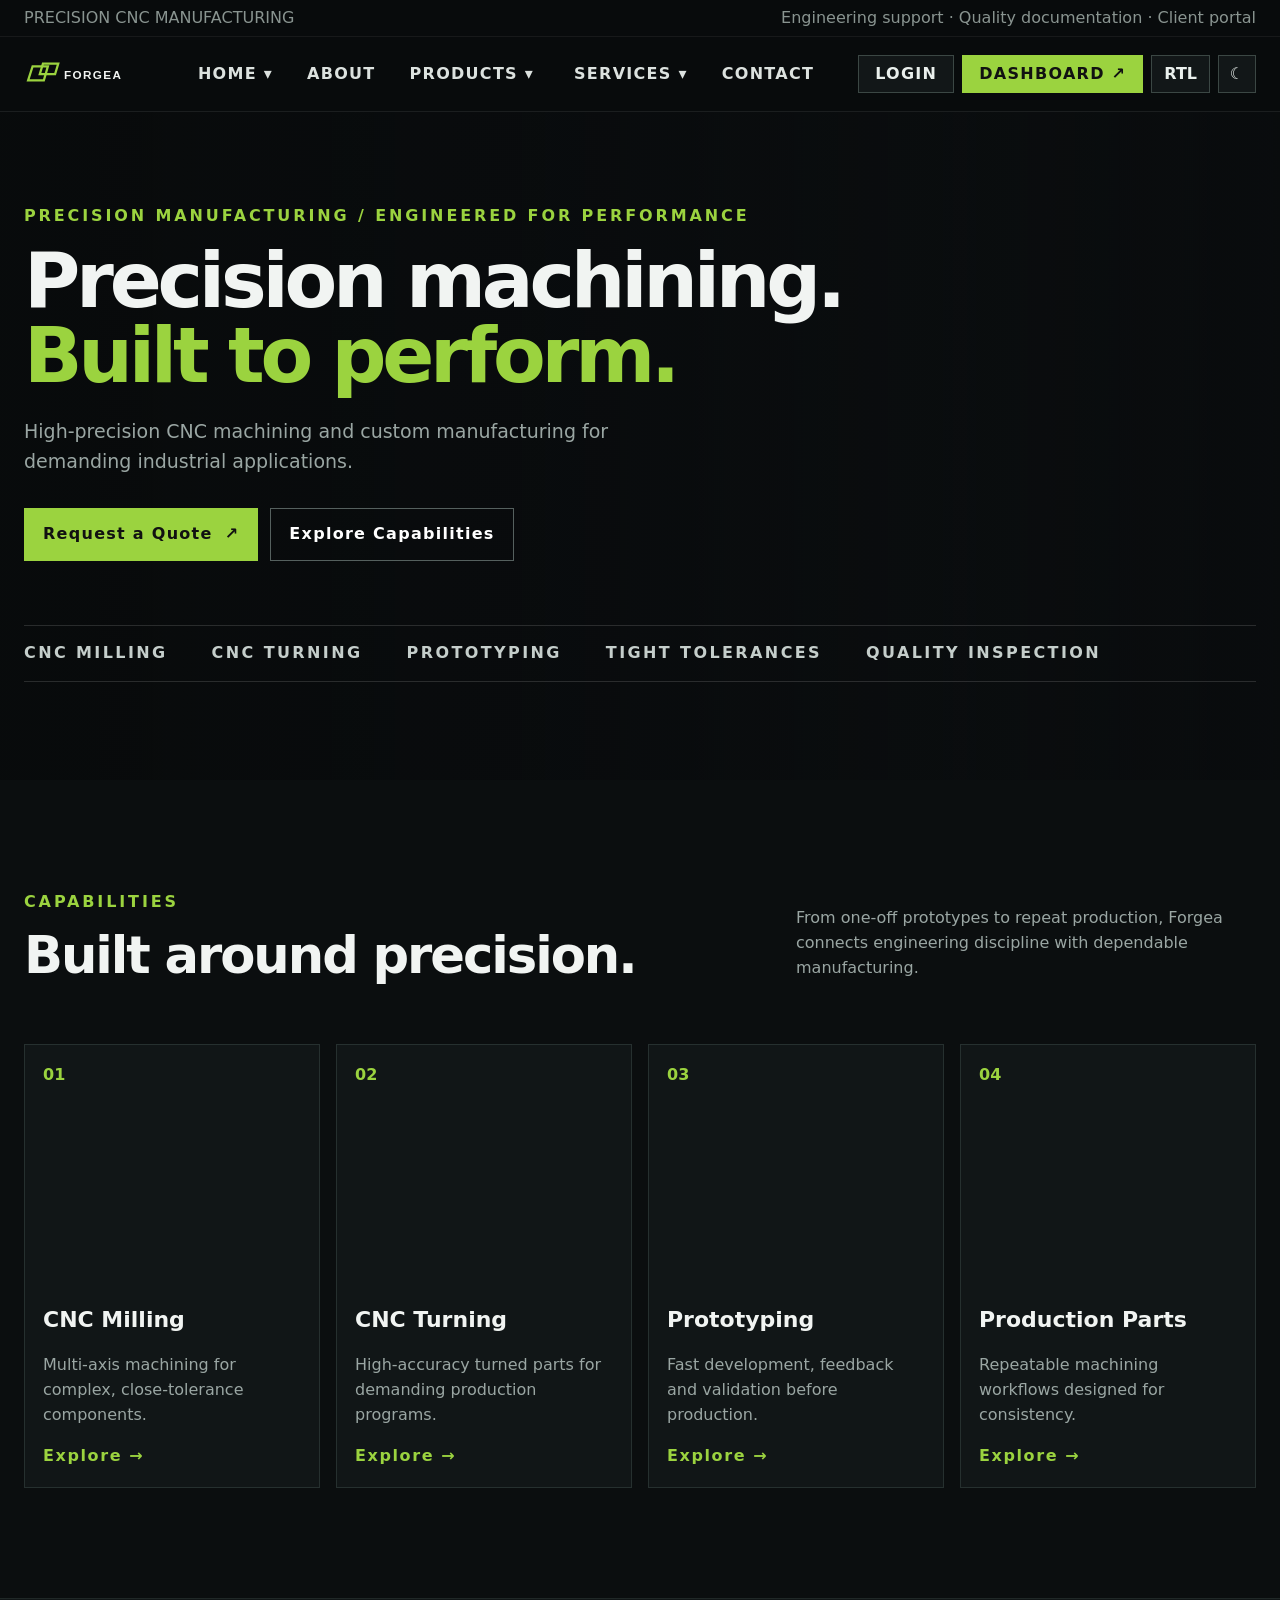
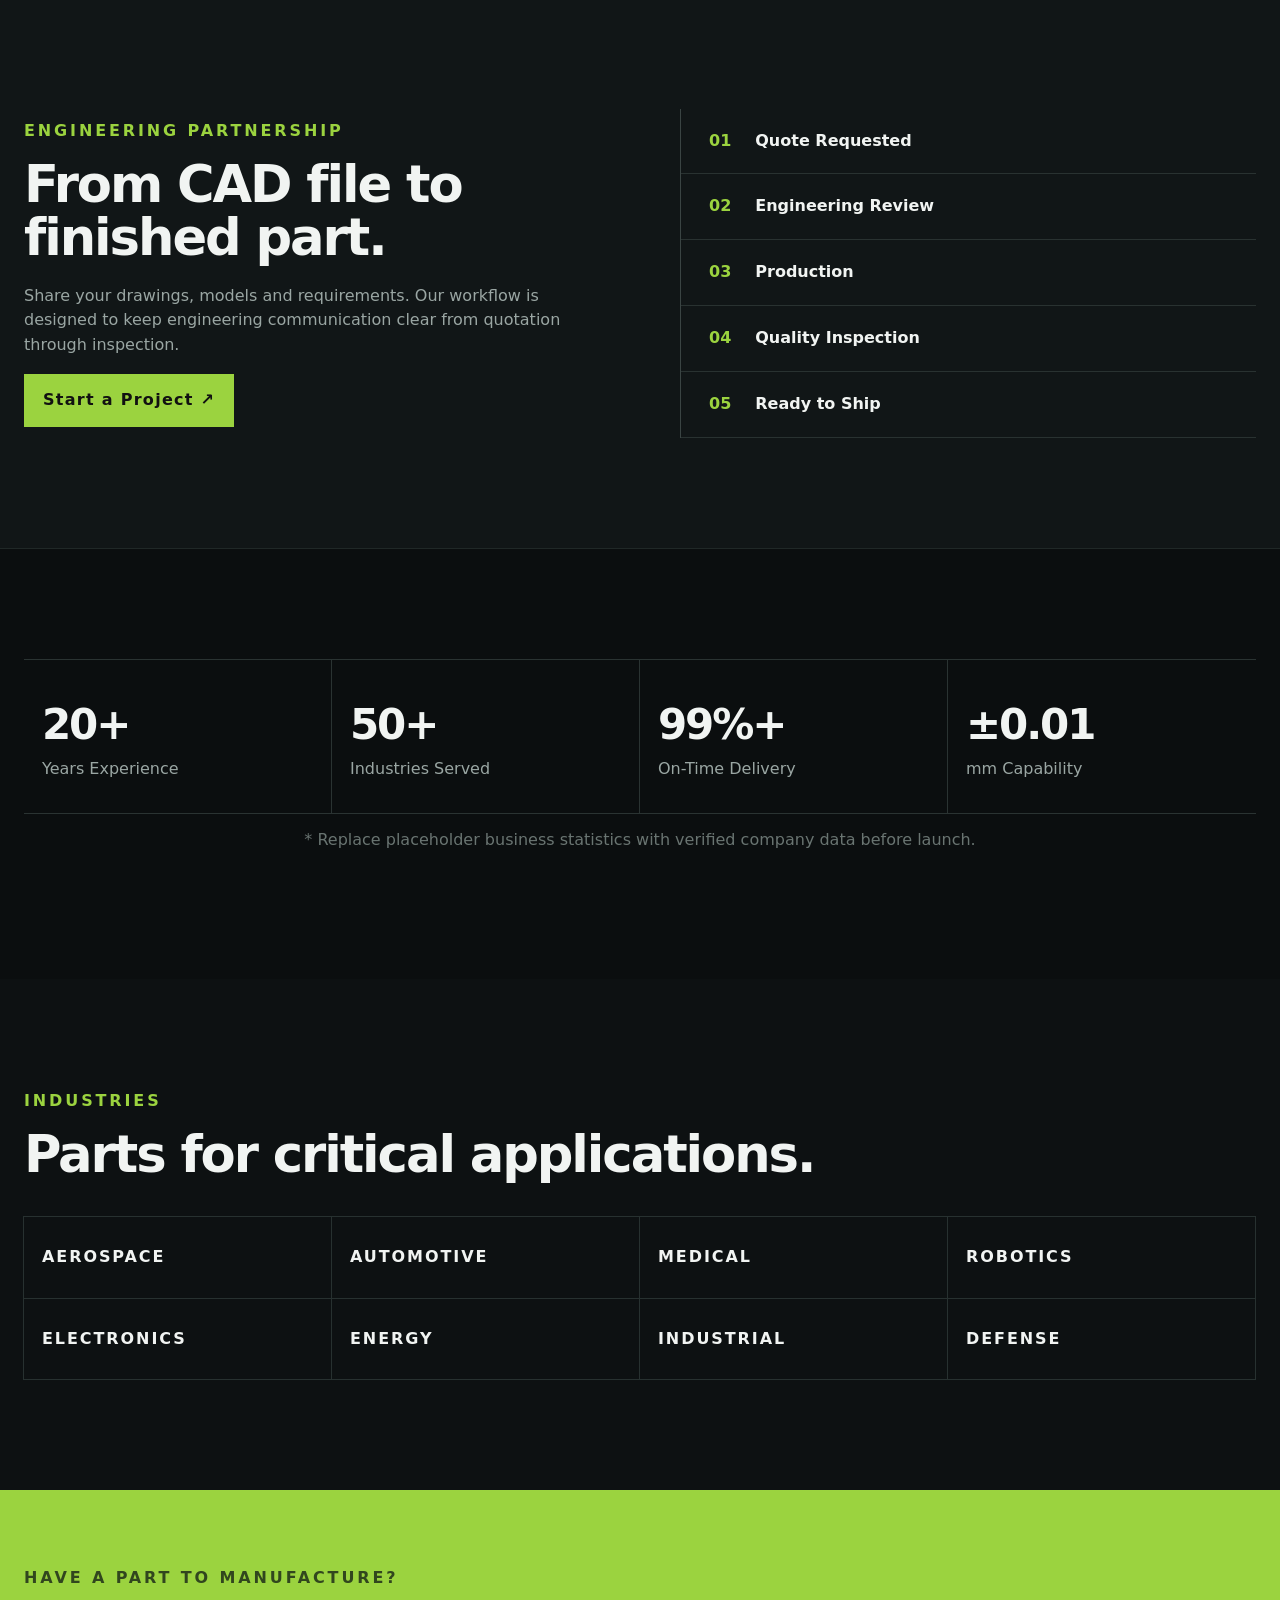
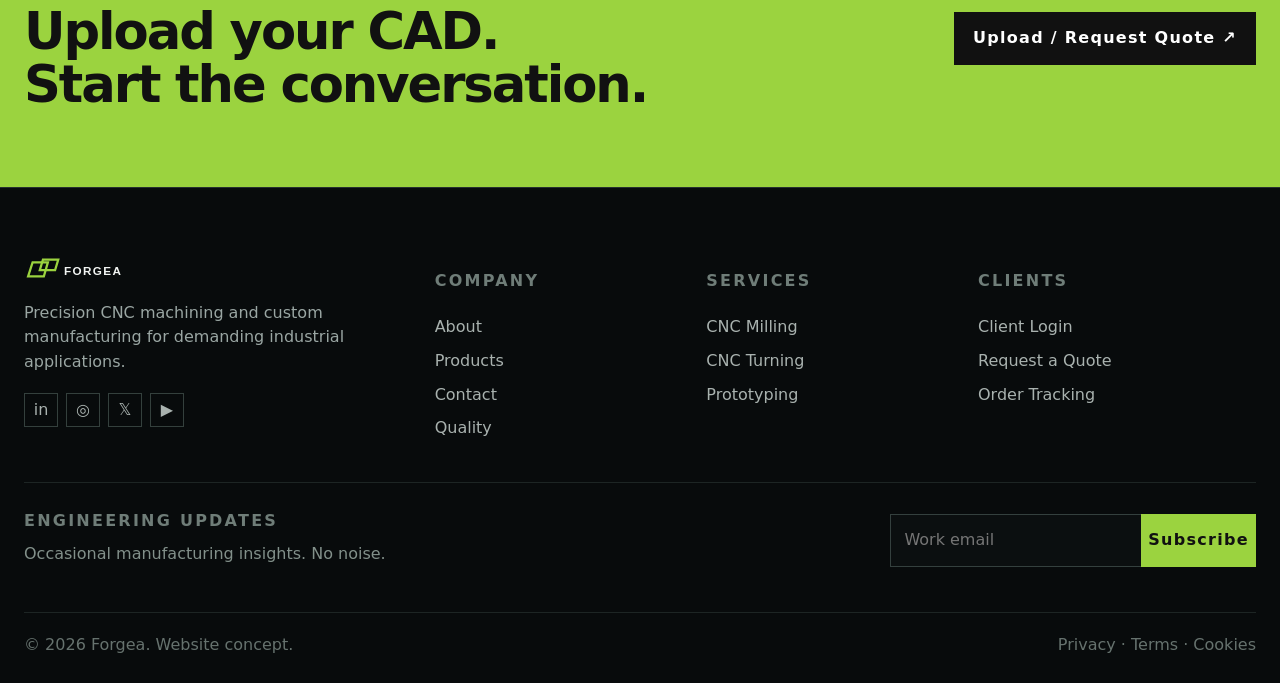
==== index.html @ b8452a3d "initialcommit" ====
<!DOCTYPE html>
<html lang="en">
<head>
<meta charset="UTF-8"><meta name="viewport" content="width=device-width, initial-scale=1.0">
<title>Forgea — Precision Manufacturing</title>
<link rel="stylesheet" href="assets/style.css">
</head>
<body data-page="home">
<div id="site-header"></div>
<main>
<section class="hero hero-home">
  <div class="hero-bg" style="--bg:url('https://images.unsplash.com/photo-1713371398485-7bde1bde9def?auto=format&fit=crop&fm=jpg&q=85&w=1800')"></div>
  <div class="container hero-content">
    <div class="eyebrow">PRECISION MANUFACTURING / ENGINEERED FOR PERFORMANCE</div>
    <h1>Precision machining.<br><span>Built to perform.</span></h1>
    <p>High-precision CNC machining and custom manufacturing for demanding industrial applications.</p>
    <div class="actions"><a class="btn btn-primary" href="contact.html">Request a Quote <span>↗</span></a><a class="btn btn-ghost" href="about.html">Explore Capabilities</a></div>
    <div class="hero-stats"><span>CNC MILLING</span><span>CNC TURNING</span><span>PROTOTYPING</span><span>TIGHT TOLERANCES</span><span>QUALITY INSPECTION</span></div>
  </div>
</section>

<section class="section">
 <div class="container">
  <div class="section-head"><div><div class="eyebrow">CAPABILITIES</div><h2>Built around precision.</h2></div><p>From one-off prototypes to repeat production, Forgea connects engineering discipline with dependable manufacturing.</p></div>
  <div class="card-grid four">
   <a class="cap-card" href="milling.html"><span class="num">01</span><div class="visual v1"></div><h3>CNC Milling</h3><p>Multi-axis machining for complex, close-tolerance components.</p><span class="link">Explore →</span></a>
   <a class="cap-card" href="turning.html"><span class="num">02</span><div class="visual v2"></div><h3>CNC Turning</h3><p>High-accuracy turned parts for demanding production programs.</p><span class="link">Explore →</span></a>
   <a class="cap-card" href="prototyping.html"><span class="num">03</span><div class="visual v3"></div><h3>Prototyping</h3><p>Fast development, feedback and validation before production.</p><span class="link">Explore →</span></a>
   <a class="cap-card" href="products.html"><span class="num">04</span><div class="visual v4"></div><h3>Production Parts</h3><p>Repeatable machining workflows designed for consistency.</p><span class="link">Explore →</span></a>
  </div>
 </div>
</section>

<section class="section dark-band">
 <div class="container split">
  <div><div class="eyebrow">ENGINEERING PARTNERSHIP</div><h2>From CAD file to finished part.</h2><p>Share your drawings, models and requirements. Our workflow is designed to keep engineering communication clear from quotation through inspection.</p><a class="btn btn-primary" href="contact.html">Start a Project ↗</a></div>
  <div class="process">
   <div><b>01</b><span>Quote Requested</span></div><div><b>02</b><span>Engineering Review</span></div><div><b>03</b><span>Production</span></div><div><b>04</b><span>Quality Inspection</span></div><div><b>05</b><span>Ready to Ship</span></div>
  </div>
 </div>
</section>

<section class="section">
 <div class="container metrics"><div><strong>20+</strong><span>Years Experience</span></div><div><strong>50+</strong><span>Industries Served</span></div><div><strong>99%+</strong><span>On-Time Delivery</span></div><div><strong>±0.01</strong><span>mm Capability</span></div></div>
 <p class="note">* Replace placeholder business statistics with verified company data before launch.</p>
</section>


<section class="section industries">
 <div class="container">
  <div class="eyebrow">INDUSTRIES</div><h2>Parts for critical applications.</h2>
  <div class="industry-grid"><div>AEROSPACE</div><div>AUTOMOTIVE</div><div>MEDICAL</div><div>ROBOTICS</div><div>ELECTRONICS</div><div>ENERGY</div><div>INDUSTRIAL</div><div>DEFENSE</div></div>
 </div>
</section>

<section class="quote-banner"><div class="container"><div><div class="eyebrow">HAVE A PART TO MANUFACTURE?</div><h2>Upload your CAD.<br>Start the conversation.</h2></div><a class="btn btn-primary" href="contact.html">Upload / Request Quote ↗</a></div></section>
</main>
<div id="site-footer"></div>
<script src="assets/app.js"></script>
</body></html>
---- assets/style.css ----
:root {
  --bg: #0b0e0f;
  --panel: #121719;
  --panel2: #171d1e;
  --line: #2a3334;
  --text: #f1f4f2;
  --muted: #9aa6a3;
  --green: #9bd33f;
  --green2: #7daa2d;
  --white: #fff;
  --light: #eef1ef;
  --darktext: #111716;
  --max: 1240px
}

* {
  box-sizing: border-box
}

html {
  scroll-behavior: smooth;
  font-size: 16px
}

body {
  margin: 0;
  background: var(--bg);
  color: var(--text);
  font-family: Inter, ui-sans-serif, system-ui, -apple-system, BlinkMacSystemFont, "Segoe UI", sans-serif;
  line-height: 1.55;
  font-size: 16px
}

a {
  color: inherit;
  text-decoration: none
}

button,
input,
textarea {
  font: inherit;
  font-size: 16px
}

p {
  color: var(--muted);
  font-size: 16px
}

.container {
  width: min(var(--max), calc(100% - 48px));
  margin: auto
}

.eyebrow {
  font-size: 16px;
  letter-spacing: .18em;
  color: var(--green);
  font-weight: 800;
  margin-bottom: 14px
}

.brand {
  display: flex;
  align-items: center;
  gap: 10px;
  font-weight: 900;
  letter-spacing: .13em
}

.brand i {
  width: 118px;
  height: 28px;
  display: block;
  background: url("logo.svg") center/contain no-repeat;
  border: 0;
  transform: none
}

.brand i:after {
  display: none
}

.header {
  position: fixed;
  top: 0;
  left: 0;
  right: 0;
  z-index: 50;
  background: rgba(9, 12, 13, .94);
  backdrop-filter: blur(14px);
  border-bottom: 1px solid rgba(255, 255, 255, .08)
}

.utility {
  border-bottom: 1px solid rgba(255, 255, 255, .06);
  font-size: 16px;
  color: #899490
}

.utility .container {
  height: 36px;
  display: flex;
  justify-content: space-between;
  align-items: center
}

.nav {
  height: 74px;
  display: flex;
  align-items: center;
  justify-content: space-between
}

.navlinks {
  display: flex;
  align-items: center;
  gap: 28px;
  margin-left: auto;
  margin-right: 26px
}

.navlinks>a,
.dropbtn {
  font-size: 16px;
  font-weight: 800;
  letter-spacing: .08em;
  color: #dce2df;
  background: none;
  border: 0;
  cursor: pointer
}

.navlinks>a:hover,
.dropbtn:hover {
  color: var(--green)
}

.dropdown {
  position: relative
}

.dropmenu {
  position: absolute;
  top: 38px;
  left: -16px;
  width: 260px;
  background: #111718;
  border: 1px solid #303a39;
  box-shadow: 0 20px 50px #0008;
  padding: 9px;
  opacity: 0;
  visibility: hidden;
  transform: translateY(-6px);
  transition: .2s
}

.dropdown:hover .dropmenu,
.dropdown:focus-within .dropmenu {
  opacity: 1;
  visibility: visible;
  transform: none
}

.dropmenu a {
  display: block;
  padding: 13px 12px;
  font-size: 16px;
  color: #dce2df
}

.dropmenu a:hover {
  background: #1a2222;
  color: var(--green)
}

.menu-toggle {
  display: none;
  background: none;
  border: 0;
  color: white;
  font-size: 26px
}

.btn {
  display: inline-flex;
  align-items: center;
  justify-content: center;
  gap: 12px;
  padding: 13px 18px;
  border: 1px solid transparent;
  font-size: 16px;
  font-weight: 900;
  letter-spacing: .08em;
  cursor: pointer;
  transition: .2s
}

.btn-primary {
  background: var(--green);
  color: #111
}

.btn-primary:hover {
  background: #b0ec50;
  transform: translateY(-1px)
}

.btn-ghost {
  border-color: #55605e;
  color: #fff
}

.btn-ghost:hover {
  border-color: var(--green);
  color: var(--green)
}

.hero {
  min-height: 780px;
  position: relative;
  display: flex;
  align-items: center;
  overflow: hidden;
  padding-top: 106px
}

.hero-bg {
  position: absolute;
  inset: 0;
  background-image: linear-gradient(90deg, #070a0bdd 0%, #070a0daa 42%, #070a0d55 75%, #070a0d99), var(--bg);
  background-size: cover;
  background-position: center;
  filter: saturate(.75)
}

.hero-content {
  position: relative;
  z-index: 1
}

.hero h1 {
  font-size: clamp(44px, 6vw, 88px);
  line-height: .98;
  letter-spacing: -.055em;
  max-width: 850px;
  margin: 0 0 24px;
  font-weight: 850
}

.hero h1 span,
.page-hero h1 span {
  color: var(--green)
}

.hero p {
  font-size: 19px;
  max-width: 620px
}

.actions {
  display: flex;
  gap: 12px;
  margin: 32px 0
}

.hero-stats {
  display: flex;
  flex-wrap: wrap;
  gap: 0;
  margin-top: 64px;
  border-top: 1px solid #ffffff22;
  border-bottom: 1px solid #ffffff22
}

.hero-stats span {
  font-size: 16px;
  letter-spacing: .15em;
  font-weight: 800;
  padding: 15px 22px 15px 0;
  margin-right: 22px;
  color: #c5cecb
}

.section {
  padding: 110px 0
}

.section h2,
.quote-banner h2 {
  font-size: clamp(34px, 4vw, 56px);
  line-height: 1.03;
  letter-spacing: -.04em;
  margin: 0 0 20px
}

.section-head {
  display: flex;
  justify-content: space-between;
  gap: 60px;
  margin-bottom: 42px
}

.section-head>p {
  max-width: 460px
}

.card-grid {
  display: grid;
  gap: 16px
}

.card-grid.four {
  grid-template-columns: repeat(4, 1fr)
}

.card-grid.three {
  grid-template-columns: repeat(3, 1fr)
}

.cap-card {
  background: #111617;
  border: 1px solid #26302f;
  padding: 18px;
  min-height: 410px;
  transition: .25s;
  position: relative
}

.cap-card:hover {
  transform: translateY(-4px);
  border-color: #60706d
}

.cap-card .num {
  font-size: 16px;
  color: var(--green);
  font-weight: 900
}

.visual {
  height: 180px;
  margin: 14px 0 22px;
  background-size: cover;
  background-position: center;
  filter: saturate(.65)
}

.v1 {
  background-image: url('https://images.unsplash.com/photo-1740209475472-aa7d280f7452?auto=format&fit=crop&fm=jpg&q=82&w=1200')
}

.v2 {
  background-image: url('https://images.unsplash.com/photo-1666618090858-fbcee636bd3e?auto=format&fit=crop&fm=jpg&q=82&w=1200')
}

.v3 {
  background-image: url('https://images.pexels.com/photos/28752153/pexels-photo-28752153.jpeg?auto=compress&cs=tinysrgb&w=1200')
}

.v4 {
  background-image: url('https://images.unsplash.com/photo-1713371398485-7bde1bde9def?auto=format&fit=crop&fm=jpg&q=82&w=1200')
}

.cap-card h3 {
  font-size: 22px;
  margin: 0 0 8px
}

.cap-card p {
  font-size: 16px
}

.link {
  color: var(--green);
  font-size: 16px;
  font-weight: 900;
  letter-spacing: .1em
}

.dark-band {
  background: #111617;
  border-top: 1px solid #202827;
  border-bottom: 1px solid #202827
}

.split {
  display: grid;
  grid-template-columns: 1fr 1fr;
  gap: 80px;
  align-items: center
}

.process {
  border-left: 1px solid #3a4443
}

.process div {
  display: flex;
  gap: 24px;
  align-items: center;
  border-bottom: 1px solid #293231;
  padding: 20px 0 20px 28px
}

.process b {
  color: var(--green);
  font-size: 16px
}

.process span {
  font-size: 16px;
  font-weight: 800
}

.metrics {
  display: grid;
  grid-template-columns: repeat(4, 1fr);
  border-top: 1px solid #2a3332;
  border-bottom: 1px solid #2a3332
}

.metrics div {
  padding: 32px 18px;
  border-right: 1px solid #2a3332
}

.metrics div:last-child {
  border-right: 0
}

.metrics strong {
  display: block;
  font-size: 42px;
  letter-spacing: -.05em
}

.metrics span {
  color: var(--muted);
  font-size: 16px
}

.note {
  font-size: 16px;
  text-align: center;
  margin-top: 14px;
  color: #697471
}

.material-section {
  background: #eef1ef;
  color: #121817
}

.material-section p,
.material-section .eyebrow {
  color: #55705f
}

.material-grid {
  display: grid;
  grid-template-columns: repeat(4, 1fr);
  border-top: 1px solid #cfd8d3
}

.material-grid span {
  padding: 24px 0;
  border-bottom: 1px solid #cfd8d3;
  border-right: 1px solid #cfd8d3;
  font-size: 16px;
  font-weight: 900;
  padding-left: 18px
}

.industries {
  background: #0d1112
}

.industry-grid {
  display: grid;
  grid-template-columns: repeat(4, 1fr);
  margin-top: 36px
}

.industry-grid div {
  padding: 28px 18px;
  border: 1px solid #273130;
  margin: -1px 0 0 -1px;
  font-size: 16px;
  letter-spacing: .12em;
  font-weight: 900
}

.quote-banner {
  background: var(--green);
  color: #111;
  padding: 76px 0
}

.quote-banner .container {
  display: flex;
  align-items: center;
  justify-content: space-between;
  gap: 30px
}

.quote-banner .eyebrow {
  color: #31461e
}

.quote-banner h2 {
  margin: 0
}

.quote-banner .btn {
  background: #111;
  color: #fff
}

.page-hero {
  padding: 190px 0 95px;
  background: linear-gradient(180deg, #101516, #0b0e0f);
  border-bottom: 1px solid #222a29
}

.page-hero h1 {
  font-size: clamp(48px, 6vw, 80px);
  line-height: 1;
  letter-spacing: -.055em;
  margin: 0 0 22px
}

.page-hero p {
  max-width: 680px;
  font-size: 18px
}

.feature-image,
.service-visual {
  min-height: 470px;
  background-size: cover;
  background-position: center;
  filter: saturate(.7)
}

.feature-image {
  background-image: url('https://images.unsplash.com/photo-1764114235916-74de69e6851f?auto=format&fit=crop&fm=jpg&q=82&w=1400')
}

.service-visual {
  background-image: url('https://images.unsplash.com/photo-1713371398485-7bde1bde9def?auto=format&fit=crop&fm=jpg&q=82&w=1400')
}

.service-visual.turning {
  background-image: url('https://images.unsplash.com/photo-1666618090858-fbcee636bd3e?auto=format&fit=crop&fm=jpg&q=82&w=1400')
}

.service-visual.prototype {
  background-image: url('https://images.pexels.com/photos/28752153/pexels-photo-28752153.jpeg?auto=compress&cs=tinysrgb&w=1400')
}

.light-grid {
  background: #eef1ef;
  color: #111
}

.light-grid .eyebrow {
  color: #55705f
}

.check-grid {
  display: grid;
  grid-template-columns: repeat(3, 1fr);
  gap: 12px;
  margin-top: 34px
}

.check-grid span,
.bullet-list span {
  padding: 17px;
  border: 1px solid #cdd6d2;
  font-size: 16px;
  font-weight: 800
}

.info-card {
  padding: 28px;
  background: #121718;
  border: 1px solid #27302f
}

.product-list {
  border-top: 1px solid #2b3533
}

.product-row {
  display: grid;
  grid-template-columns: 80px 1fr 40px;
  align-items: center;
  padding: 30px 0;
  border-bottom: 1px solid #2b3533;
  transition: .2s
}

.product-row:hover {
  padding-left: 14px;
  background: #101516
}

.product-row>span {
  color: var(--green);
  font-weight: 900
}

.product-row h2 {
  margin: 0 0 6px;
  font-size: 25px
}

.product-row p {
  margin: 0
}

.product-row b {
  color: var(--green);
  font-size: 22px
}

.bullet-list {
  display: grid;
  grid-template-columns: 1fr 1fr;
  gap: 10px;
  margin-top: 30px
}

.bullet-list span {
  border-color: #293331
}

.timeline {
  display: grid;
  grid-template-columns: repeat(4, 1fr);
  border-top: 1px solid #293331
}

.timeline article {
  padding: 30px 20px 20px;
  border-right: 1px solid #293331
}

.timeline b {
  color: var(--green);
  font-size: 16px
}

.timeline h3 {
  font-size: 21px
}

.dashboard-mini {
  background: #0a0d0e;
  border: 1px solid #303a38;
  padding: 25px
}

.mini-top {
  display: flex;
  justify-content: space-between;
  font-size: 16px;
  font-weight: 900
}

.mini-top span,
.status {
  color: var(--green)
}

.bar {
  height: 5px;
  background: #27302f;
  margin: 28px 0 14px
}

.bar i {
  display: block;
  height: 100%;
  background: var(--green)
}

.mini-steps,
.progress-labels {
  display: flex;
  justify-content: space-between;
  gap: 8px;
  font-size: 16px;
  color: #6e7b76
}

.mini-steps .active,
.progress-labels .active {
  color: var(--green)
}

.contact-layout {
  display: grid;
  grid-template-columns: .8fr 1.2fr;
  gap: 70px
}

.contact-lines p {
  margin: 26px 0
}

.contact-lines b {
  color: #fff
}

.form-card {
  background: #121718;
  border: 1px solid #2a3432;
  padding: 28px;
  display: grid;
  gap: 18px
}

.form-row {
  display: grid;
  grid-template-columns: 1fr 1fr;
  gap: 14px
}

label {
  display: grid;
  gap: 8px;
  font-size: 16px;
  font-weight: 900;
  letter-spacing: .06em;
  color: #c9d0cd
}

input,
textarea {
  width: 100%;
  background: #0b0f10;
  border: 1px solid #34403e;
  color: #fff;
  padding: 13px;
  outline: none;
  font-size: 16px
}

input:focus,
textarea:focus {
  border-color: var(--green)
}

small {
  color: #82908a;
  font-size: 16px
}

.auth-body {
  min-height: 100vh;
  background: radial-gradient(circle at 80% 20%, #263128 0, #0b0e0f 45%), #0b0e0f;
  display: grid;
  place-items: center
}

.auth-wrap {
  width: min(480px, calc(100% - 32px));
  padding: 35px 0
}

.brand.big {
  justify-content: center;
  font-size: 18px;
  margin-bottom: 28px
}

.auth-card {
  background: #111617;
  border: 1px solid #303a38;
  padding: 34px
}

.auth-card h1 {
  font-size: 38px;
  line-height: 1;
  margin: 0 0 10px
}

.auth-card form {
  display: grid;
  gap: 16px;
  margin-top: 26px
}

.form-between {
  display: flex;
  justify-content: space-between;
  font-size: 16px
}

.check {
  display: flex;
  display: flex;
  grid-template-columns: auto 1fr;
  align-items: center;
  gap: 6px
}

.check input {
  width: auto
}

.full {
  width: 100%
}

.auth-switch {
  text-align: center;
  border-top: 1px solid #293230;
  margin-top: 24px;
  padding-top: 20px;
  color: var(--muted);
  font-size: 16px
}

.auth-switch a,
.form-between a {
  color: var(--green)
}

.back-home {
  display: block;
  text-align: center;
  color: #87928e;
  font-size: 16px;
  margin-top: 20px
}

.dashboard-main {
  padding: 145px 0 80px
}

.dash-head {
  display: flex;
  justify-content: space-between;
  align-items: end;
  gap: 30px;
  margin-bottom: 40px
}

.dash-head h1 {
  font-size: 48px;
  line-height: 1;
  margin: 0 0 10px
}

.dash-grid {
  display: grid;
  grid-template-columns: repeat(4, 1fr);
  gap: 14px
}

.dash-card,
.dash-panel {
  background: #111617;
  border: 1px solid #2a3432;
  padding: 22px
}

.dash-card span {
  font-size: 16px;
  color: #87938e;
  font-weight: 900;
  letter-spacing: .12em
}

.dash-card strong {
  display: block;
  font-size: 40px
}

.dash-card small {
  font-size: 16px
}

.dashboard-layout {
  display: grid;
  grid-template-columns: 1.5fr 1fr;
  gap: 14px;
  margin-top: 14px
}

.panel-head {
  display: flex;
  justify-content: space-between;
  align-items: center
}

.panel-head h2 {
  margin: 0;
  font-size: 20px
}

.order-progress {
  margin: 38px 0
}

.progress-labels {
  font-size: 16px
}

.order-table {
  border-top: 1px solid #293230;
  display: grid;
  grid-template-columns: repeat(3, 1fr)
}

.order-table div {
  padding: 18px 10px;
  border-right: 1px solid #293230
}

.order-table span {
  display: block;
  color: #76827e;
  font-size: 16px
}

.order-table b {
  font-size: 16px
}

.file-list {
  list-style: none;
  margin: 18px 0 0;
  padding: 0
}

.file-list li {
  padding: 15px 0;
  border-bottom: 1px solid #293230;
  font-size: 16px
}

.file-list small {
  display: block;
  font-size: 16px
}

.dashboard-nav {
  display: flex;
  flex-wrap: wrap;
  gap: 6px;
  margin-top: 14px
}

.dashboard-nav a {
  padding: 11px 13px;
  background: #111617;
  border: 1px solid #2a3432;
  font-size: 16px;
  font-weight: 900;
  color: #98a39f
}

.dashboard-nav a.active,
.dashboard-nav a:hover {
  color: #111;
  background: var(--green)
}

.footer {
  border-top: 1px solid #26302f;
  background: #080b0c;
  padding: 60px 0 25px
}

.footer-grid {
  display: grid;
  grid-template-columns: 1.6fr 1fr 1fr 1.2fr;
  gap: 40px
}

.footer h4 {
  font-size: 16px;
  letter-spacing: .14em;
  color: #6f7d78
}

.footer a {
  display: block;
  color: #a9b2af;
  font-size: 16px;
  margin: 9px 0
}

.footer a:hover {
  color: var(--green)
}

.footer-brand p {
  max-width: 330px;
  font-size: 16px
}

.copyright {
  border-top: 1px solid #1d2524;
  margin-top: 45px;
  padding-top: 20px;
  color: #66726e;
  font-size: 16px;
  display: flex;
  justify-content: space-between
}

@media(max-width:1100px) {
  .utility {
    display: none
  }

  .nav {
    height: 72px
  }

  .navlinks {
    display: none
  }

  .menu-toggle {
    display: block
  }

  .nav>.btn {
    margin-left: auto;
    margin-right: 12px
  }

  .card-grid.four {
    grid-template-columns: 1fr 1fr
  }

  .hero {
    min-height: 700px
  }

  .split {
    gap: 40px
  }

  .metrics {
    grid-template-columns: 1fr 1fr
  }

  .industry-grid {
    grid-template-columns: 1fr 1fr
  }

  .material-grid {
    grid-template-columns: 1fr 1fr
  }

  .timeline {
    grid-template-columns: 1fr 1fr
  }

  .dashboard-layout {
    grid-template-columns: 1fr
  }

  .dash-grid {
    grid-template-columns: 1fr 1fr
  }

  .contact-layout {
    grid-template-columns: 1fr
  }

  .footer-grid {
    grid-template-columns: 1fr 1fr
  }
}

@media(max-width:700px) {
  .container {
    width: min(100% - 28px, var(--max))
  }

  .nav {
    height: 64px
  }

  .nav>.btn {
    padding: 10px 12px;
    font-size: 16px
  }

  .hero {
    min-height: 650px;
    padding-top: 75px
  }

  .hero h1 {
    font-size: 48px
  }

  .hero p {
    font-size: 16px
  }

  .actions {
    flex-direction: column;
    align-items: stretch
  }

  .hero-stats {
    margin-top: 35px
  }

  .hero-stats span {
    padding: 12px 12px 12px 0;
    margin-right: 12px
  }

  .section {
    padding: 72px 0
  }

  .section-head,
  .quote-banner .container,
  .dash-head {
    display: block
  }

  .section-head>p {
    margin-top: 20px
  }

  .card-grid.four,
  .card-grid.three,
  .check-grid,
  .bullet-list {
    grid-template-columns: 1fr
  }

  .split {
    grid-template-columns: 1fr
  }

  .feature-image,
  .service-visual {
    min-height: 300px
  }

  .metrics {
    grid-template-columns: 1fr 1fr
  }

  .metrics strong {
    font-size: 32px
  }

  .industry-grid {
    grid-template-columns: 1fr 1fr
  }

  .material-grid {
    grid-template-columns: 1fr
  }

  .page-hero {
    padding: 145px 0 70px
  }

  .page-hero h1 {
    font-size: 48px
  }

  .timeline {
    grid-template-columns: 1fr
  }

  .product-row {
    grid-template-columns: 45px 1fr 25px
  }

  .product-row h2 {
    font-size: 20px
  }

  .form-row {
    grid-template-columns: 1fr
  }

  .footer-grid {
    grid-template-columns: 1fr 1fr
  }

  .copyright {
    display: block
  }

  .copyright span {
    display: block;
    margin-top: 7px
  }

  .dash-head .btn {
    margin-top: 22px
  }

  .dash-head h1 {
    font-size: 38px
  }

  .dash-grid {
    grid-template-columns: 1fr 1fr
  }

  .order-table {
    grid-template-columns: 1fr
  }

  .order-table div {
    border-right: 0;
    border-bottom: 1px solid #293230
  }

  .auth-card {
    padding: 24px
  }

  .hero-capacity .hero-content {
    padding-top: 30px
  }
}

@media(max-width:380px) {
  .nav>.btn {
    display: none
  }

  .hero h1,
  .page-hero h1 {
    font-size: 40px
  }

  .metrics {
    grid-template-columns: 1fr
  }

  .footer-grid {
    grid-template-columns: 1fr
  }

  .dash-grid {
    grid-template-columns: 1fr
  }

  .auth-wrap {
    width: calc(100% - 22px)
  }
}

/* Header actions button heights equalization & styling */
.header-actions {
  display: flex;
  align-items: center;
  gap: 8px;
  margin-left: 18px
}

.header-actions .btn,
.header-actions .btn-login,
.header-actions .btn-dash,
.header-actions .btn-primary,
.header-actions .rtl-toggle,
.header-actions .theme-toggle {
  height: 38px !important;
  max-height: 38px !important;
  box-sizing: border-box !important;
  display: inline-flex !important;
  align-items: center !important;
  justify-content: center !important;
  padding: 0 16px !important;
  margin: 0 !important;
  font-size: 16px !important;
  line-height: 1 !important
}

.header-actions .theme-toggle {
  width: 38px !important;
  min-width: 38px !important;
  padding: 0 !important;
  margin: 0 !important
}

.header-actions .rtl-toggle {
  min-width: 44px !important;
  padding: 0 12px !important;
  margin: 0 !important;
  border: 1px solid #3b4744;
  background: #121718;
  color: #eaf0ed;
  cursor: pointer;
  font-weight: 900;
  transition: .2s
}

.rtl-toggle:hover,
.rtl-toggle.active {
  border-color: var(--green);
  color: var(--green);
  background: rgba(155, 211, 63, .1)
}

.btn-login {
  border: 1px solid #3b4744;
  background: #121718;
  color: #eaf0ed;
  font-weight: 900
}

.btn-login:hover {
  border-color: var(--green);
  color: var(--green)
}

.theme-toggle {
  border: 1px solid #3b4744;
  background: #121718;
  color: #eaf0ed;
  display: grid;
  place-items: center;
  cursor: pointer;
  transition: .2s
}

.theme-toggle:hover {
  border-color: var(--green);
  color: var(--green)
}

body.light {
  --bg: #f4f6f5;
  --panel: #fff;
  --panel2: #edf1ef;
  --line: #cfd7d3;
  --text: #17201e;
  --muted: #3d4a45;
  --white: #111;
  --darktext: #111716;
  background: var(--bg);
  color: var(--text)
}

body.light .header {
  background: rgba(247, 249, 248, .96);
  border-bottom-color: #cbd5d0
}

.light .brand i {
  filter: brightness(0.12)
}

.light .navlinks>a,
.light .dropbtn {
  color: #111816;
  font-weight: 800
}

.light .utility {
  color: #303c37;
  font-weight: 700
}

.light .dropmenu {
  background: #fff;
  border-color: #cbd5d0;
  box-shadow: 0 20px 50px #1d272320
}

.light .dropmenu a {
  color: #111816;
  font-weight: 700
}

.light .dropmenu a:hover {
  background: #edf2ef;
  color: var(--green2)
}

.light .theme-toggle,
.light .rtl-toggle {
  background: #fff;
  color: #18211f;
  border-color: #a2b2ab
}

.light .rtl-toggle:hover,
.light .rtl-toggle.active {
  border-color: var(--green2);
  color: var(--green2);
  background: rgba(125, 170, 45, .1)
}

.light .btn-login {
  background: #fff;
  color: #111816;
  border-color: #a2b2ab
}

.light .btn-login:hover {
  border-color: var(--green2);
  color: var(--green2)
}

.light .btn-primary {
  background: var(--green);
  color: #111
}

.light .footer {
  background: #e2e8e5;
  color: #111816;
  border-top-color: #c0ccc6
}

.light .footer h4 {
  color: #111816;
  font-weight: 900
}

.light .footer a {
  color: #202c28;
  font-weight: 700
}

.light .footer a:hover {
  color: var(--green2)
}

.light .footer-brand p {
  color: #273430;
  font-weight: 600
}

.light .socials a {
  color: #111816;
  border-color: #92a29b;
  background: #fff
}

.light .socials a:hover {
  border-color: var(--green2);
  color: var(--green2)
}

.light .copyright {
  border-color: #c0ccc6;
  color: #273430;
  font-weight: 600
}

.footer-newsletter {
  margin-top: 32px;
  padding-top: 26px;
  border-top: 1px solid #1d2524;
  display: flex;
  justify-content: space-between;
  gap: 30px;
  align-items: end
}

.footer-newsletter h4 {
  margin: 0 0 8px
}

.newsletter-form {
  display: flex;
  max-width: 420px
}

.newsletter-form input {
  border-right: 0
}

.newsletter-form .btn {
  min-width: 115px
}

.socials {
  display: flex;
  gap: 8px;
  margin-top: 18px
}

.socials a {
  width: 34px;
  height: 34px;
  border: 1px solid #34403d;
  display: grid;
  place-items: center;
  font-size: 16px;
  margin: 0
}

.socials a:hover {
  color: var(--green);
  border-color: var(--green)
}

@media(max-width:1100px) {
  .header-actions {
    margin-left: auto
  }

  .header-actions .btn {
    display: inline-flex
  }

  .theme-toggle,
  .rtl-toggle {
    margin-left: 6px
  }

  .navlinks {
    z-index: 10
  }
}

@media(max-width:700px) {
  .brand i {
    width: 104px
  }

  .footer-newsletter {
    display: block
  }

  .newsletter-form {
    margin-top: 16px
  }

  .header-actions {
    margin-left: auto
  }

  .header-actions .btn {
    padding: 0 10px !important;
    font-size: 16px
  }

  .btn-login {
    display: none
  }

  .theme-toggle,
  .rtl-toggle {
    width: 38px !important;
    height: 38px !important;
    padding: 0 !important;
    min-width: 38px !important;
    font-size: 16px
  }
}

/* RTL layout rules */
[dir="rtl"],
body.rtl {
  direction: rtl;
  text-align: right;
}

[dir="rtl"] .navlinks,
body.rtl .navlinks {
  margin-left: 26px;
  margin-right: auto;
}

[dir="rtl"] .header-actions,
body.rtl .header-actions {
  margin-left: 0;
  margin-right: 18px;
}

[dir="rtl"] .btn-login,
body.rtl .btn-login {
  margin-right: 0;
  margin-left: 0;
}

[dir="rtl"] .theme-toggle,
body.rtl .theme-toggle,
[dir="rtl"] .rtl-toggle,
body.rtl .rtl-toggle {
  margin-left: 0;
  margin-right: 0;
}

[dir="rtl"] .dropmenu,
body.rtl .dropmenu {
  left: auto;
  right: -16px;
  text-align: right;
}

[dir="rtl"] .process,
body.rtl .process {
  border-left: 0;
  border-right: 1px solid #3a4443;
}

[dir="rtl"] .process div,
body.rtl .process div {
  padding: 20px 28px 20px 0;
}

[dir="rtl"] .metrics div,
body.rtl .metrics div {
  border-right: 0;
  border-left: 1px solid #2a3332;
}

[dir="rtl"] .metrics div:last-child,
body.rtl .metrics div:last-child {
  border-left: 0;
}

[dir="rtl"] .hero-stats span,
body.rtl .hero-stats span {
  padding: 15px 0 15px 22px;
  margin-right: 0;
  margin-left: 22px;
}

[dir="rtl"] .newsletter-form input,
body.rtl .newsletter-form input {
  border-right: 1px solid #34403e;
  border-left: 0;
}

/* Global Minimum Font Size Enforcement */
*,
*::before,
*::after {
  min-font-size: 16px;
}
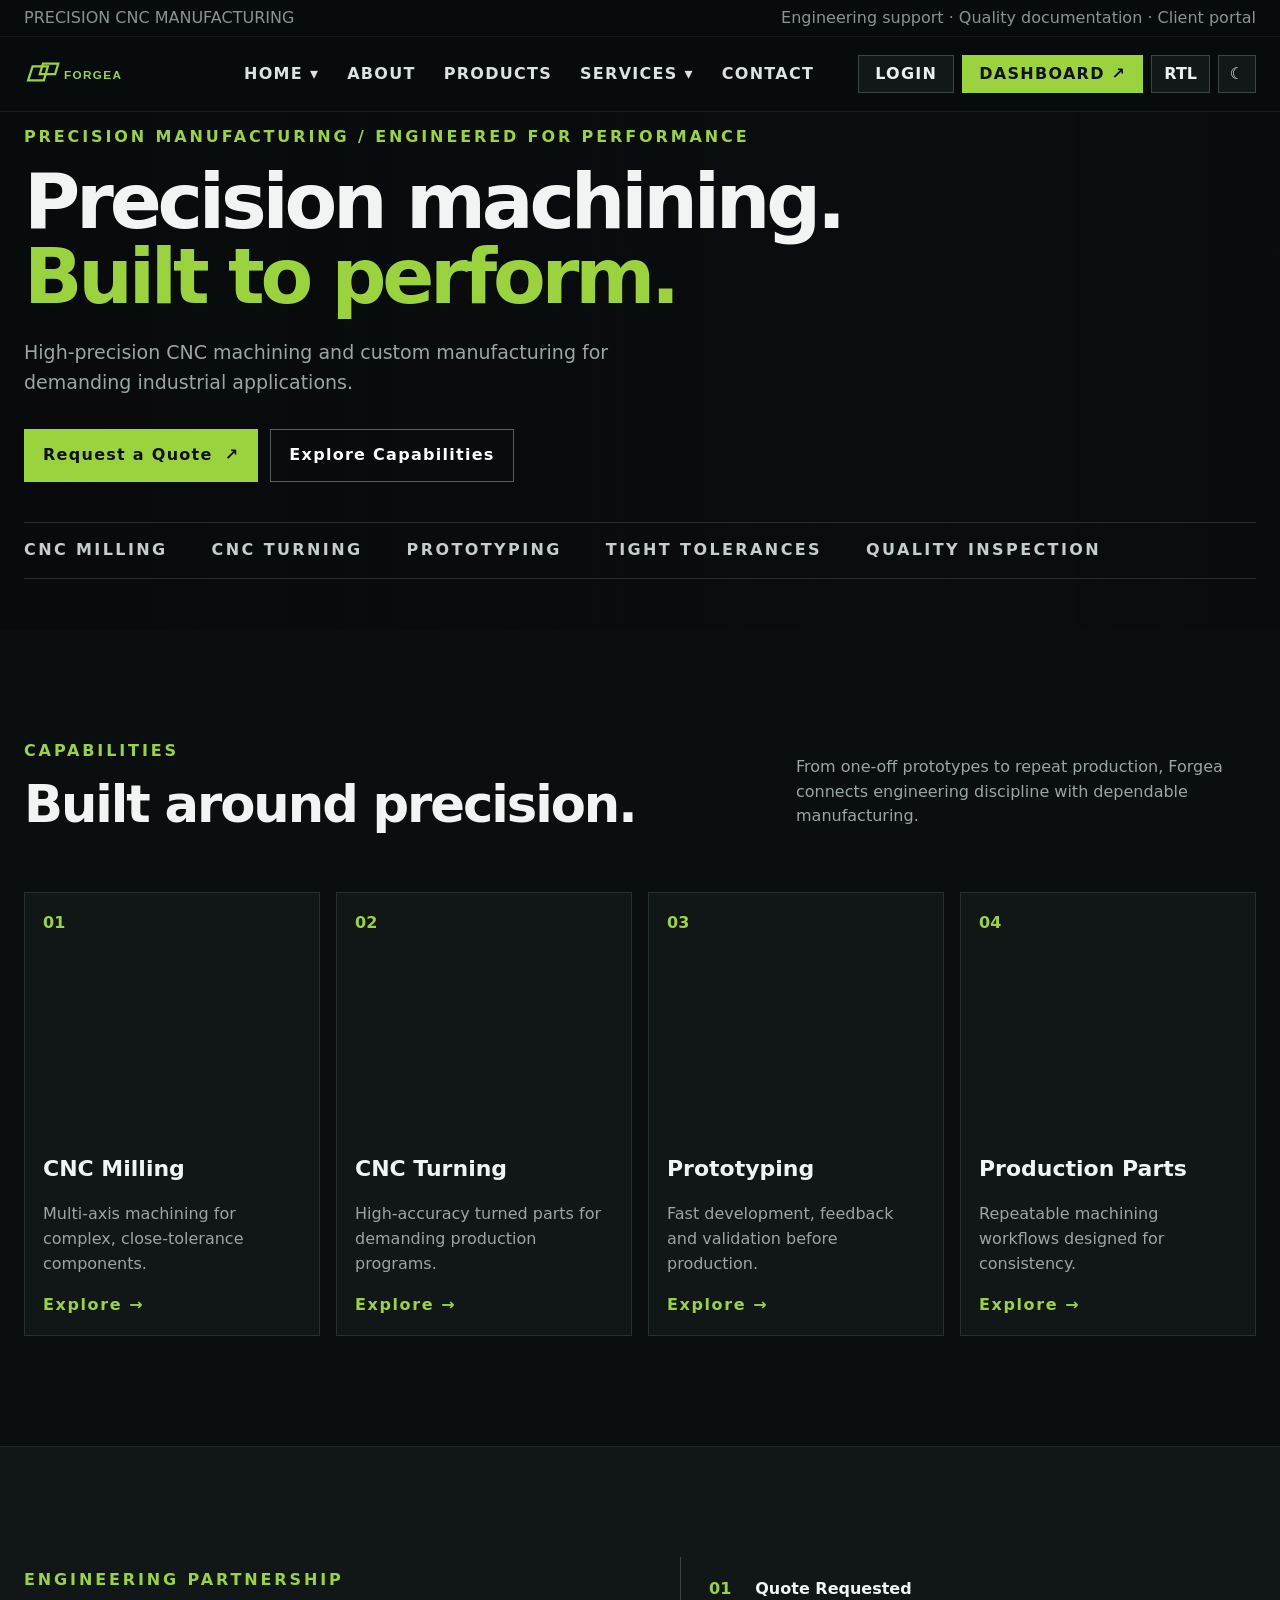
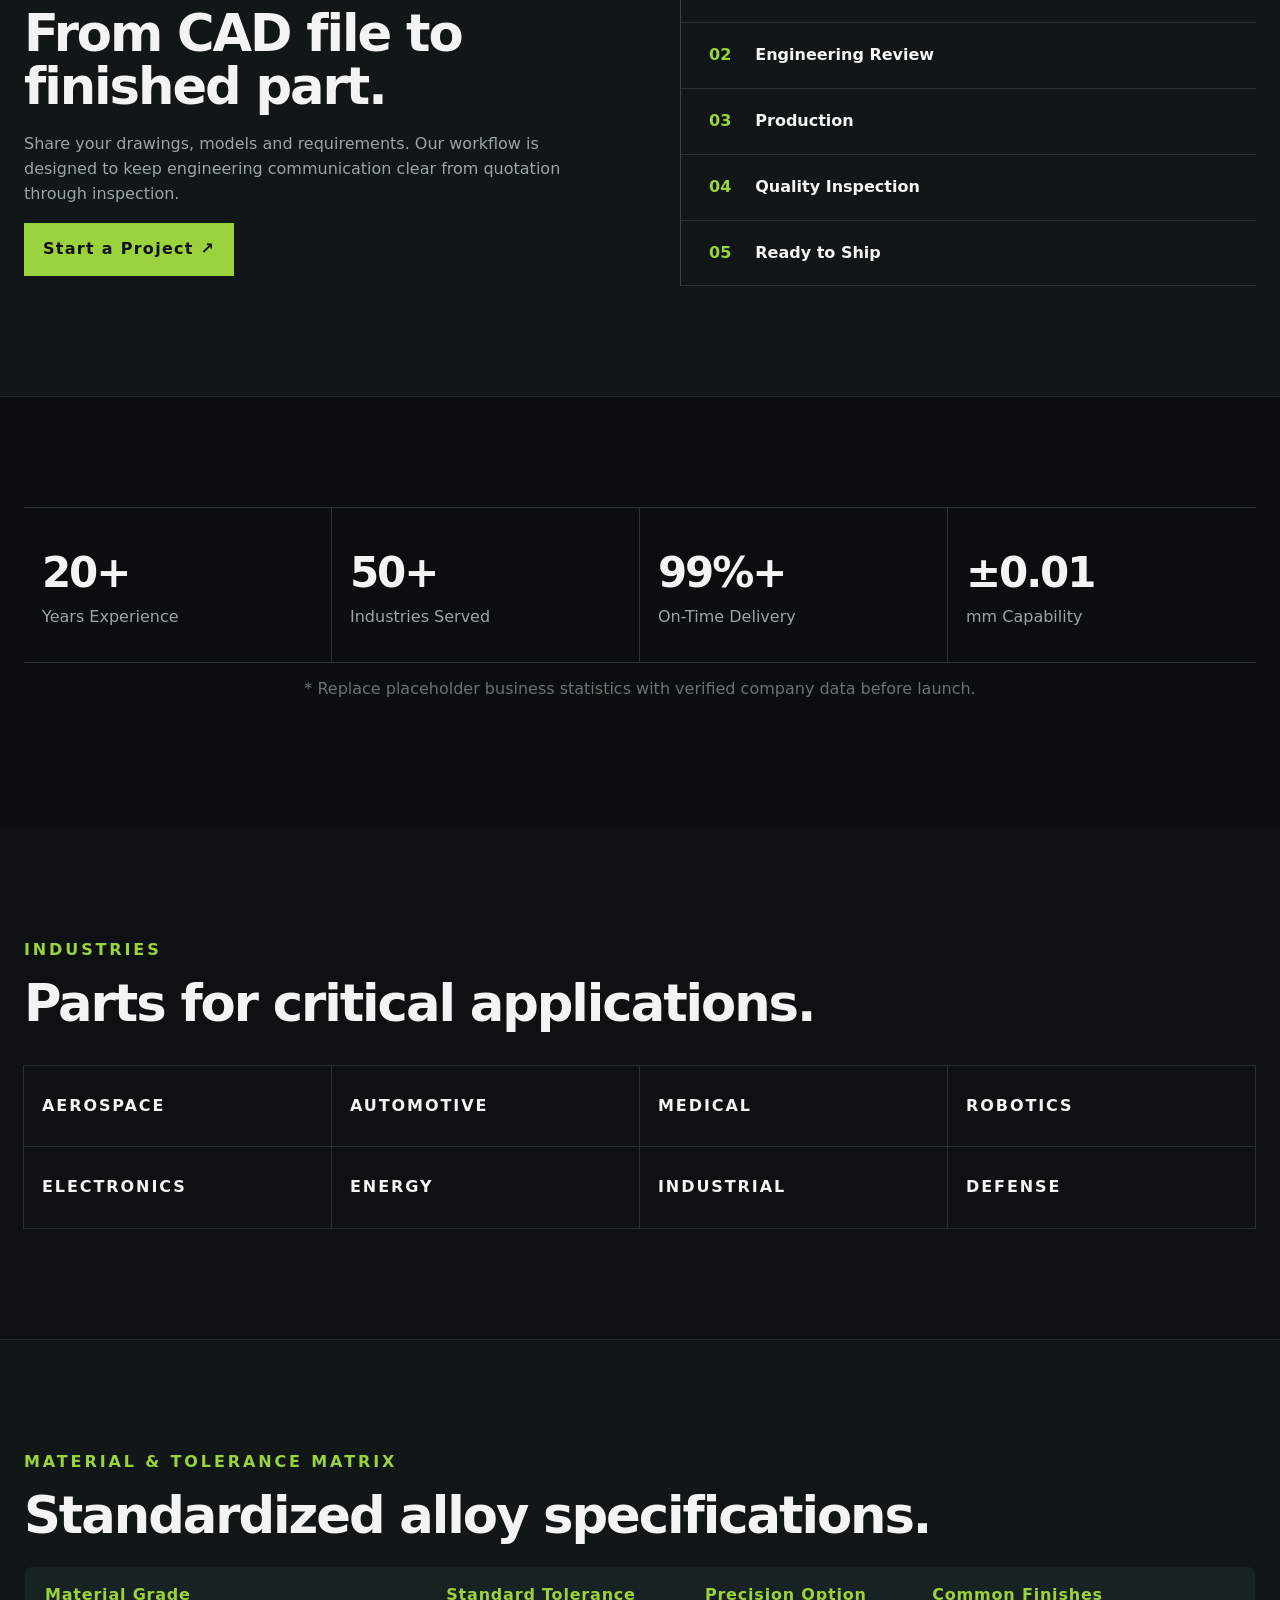
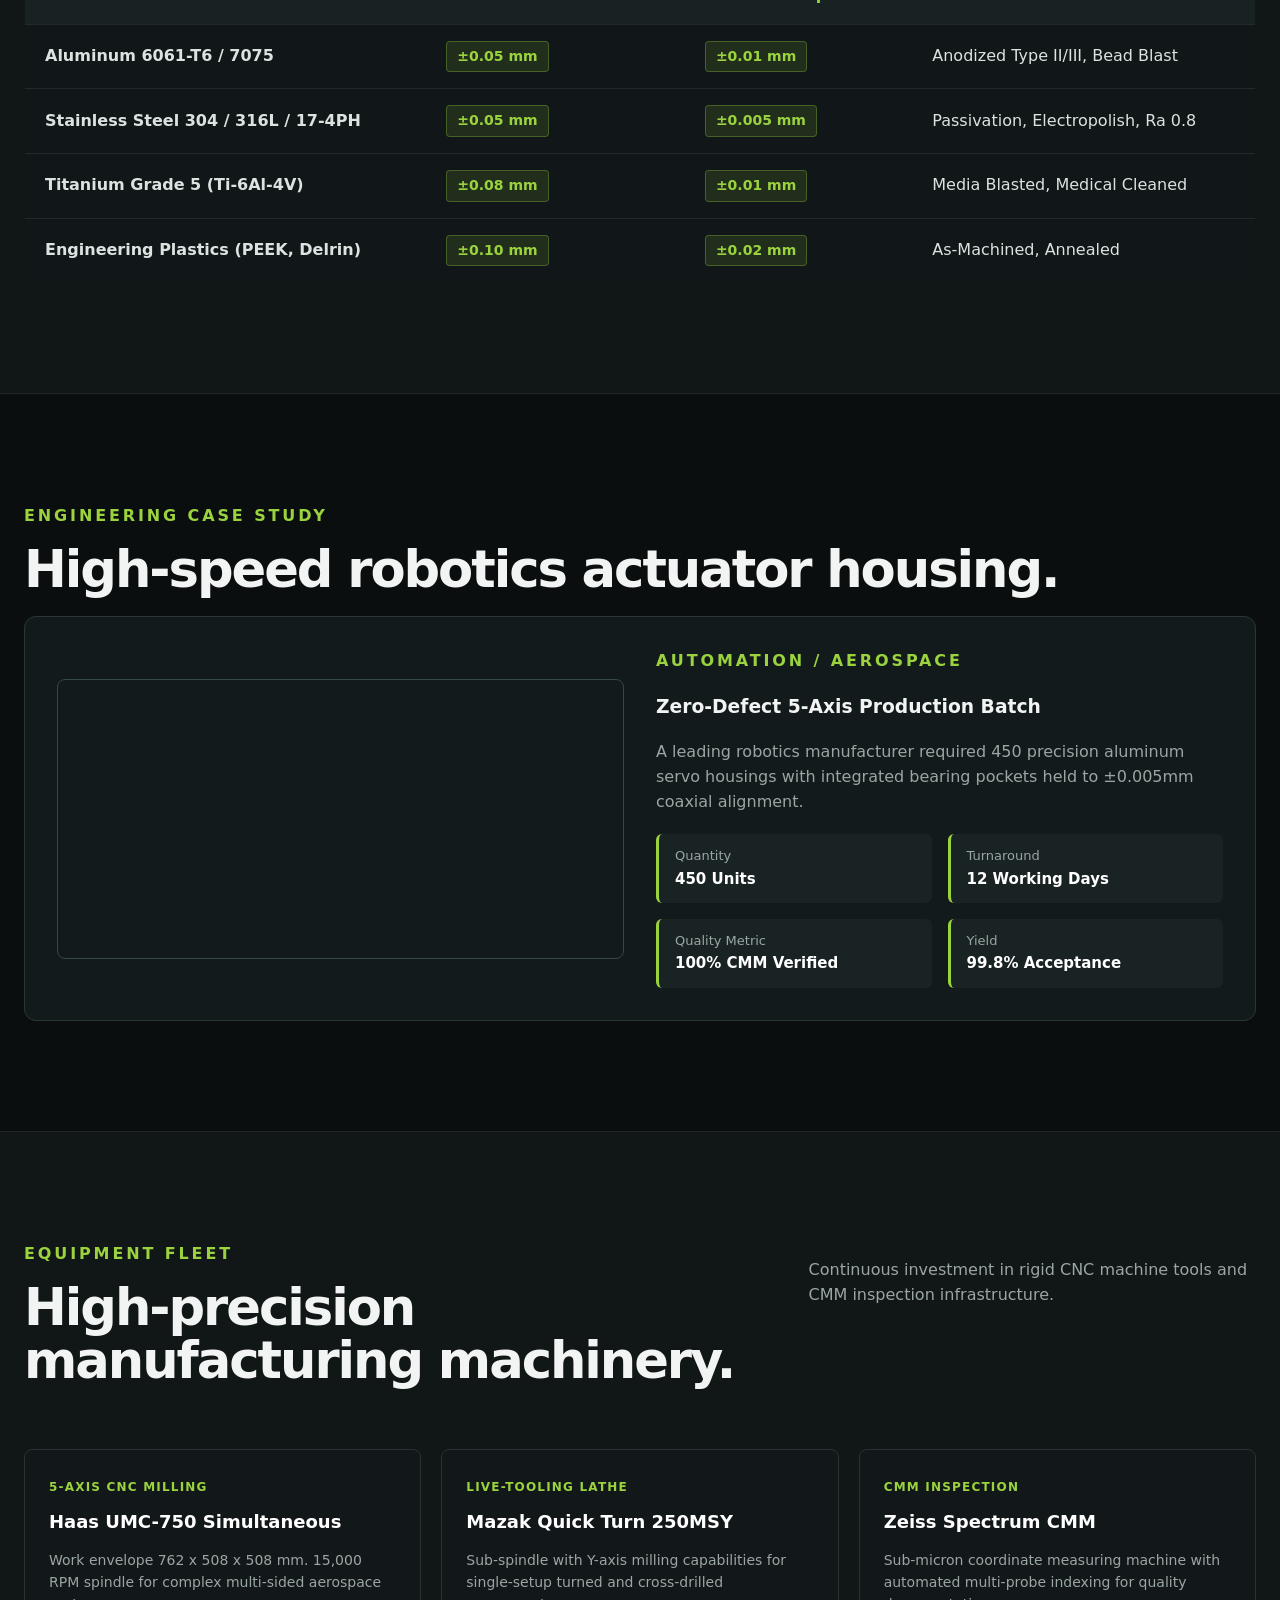
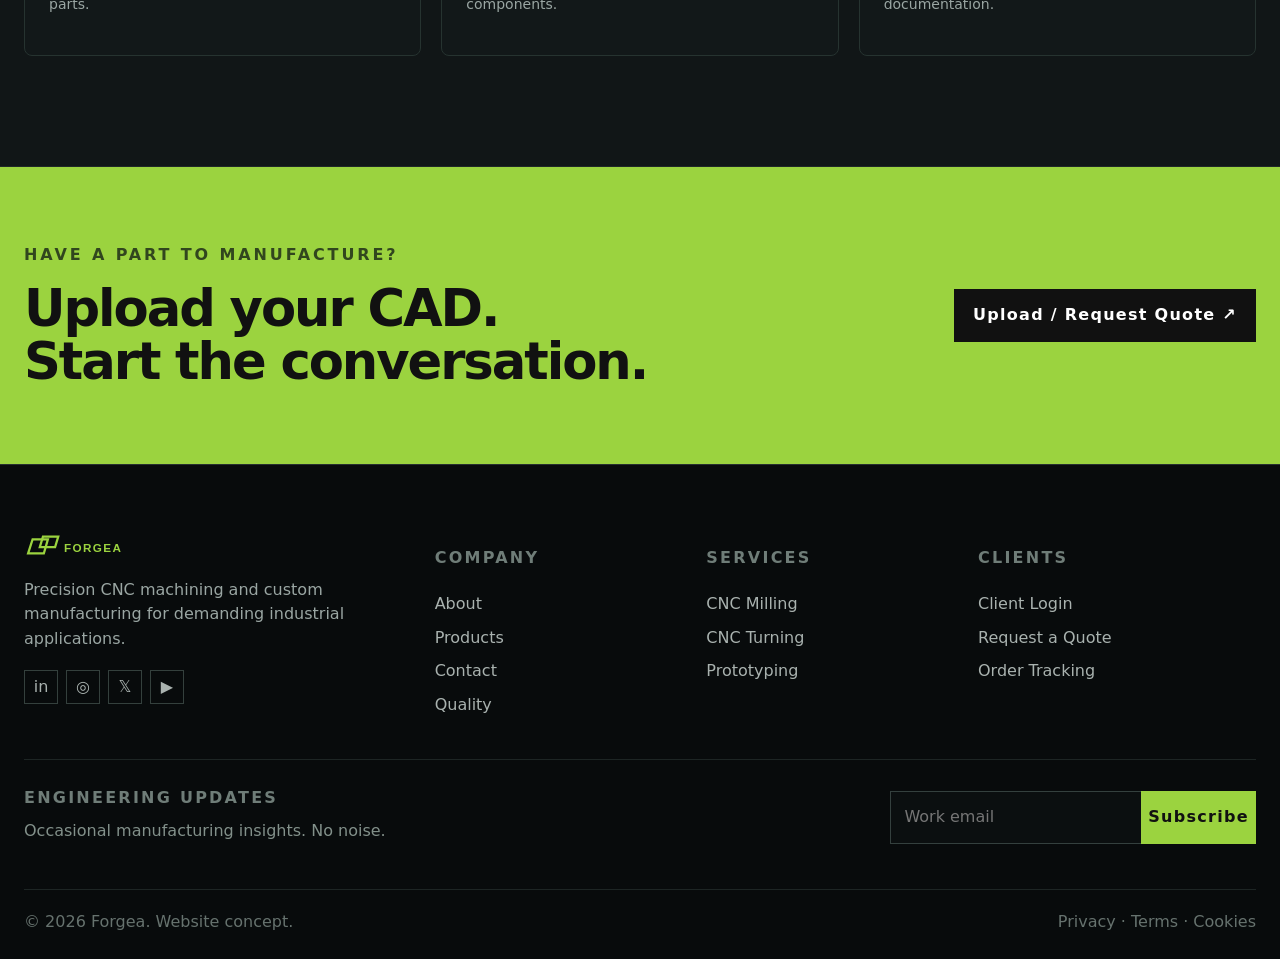
==== commit 4895c1fa: "firstcommit" ====
--- a/index.html
+++ b/index.html
@@ -53,6 +53,102 @@
  </div>
 </section>
 
+<!-- NEW SECTION 1: Material & Tolerance Matrix -->
+<section class="section dark-band">
+  <div class="container">
+    <div class="eyebrow">MATERIAL & TOLERANCE MATRIX</div>
+    <h2>Standardized alloy specifications.</h2>
+    <table class="mat-matrix-table">
+      <thead>
+        <tr>
+          <th>Material Grade</th>
+          <th>Standard Tolerance</th>
+          <th>Precision Option</th>
+          <th>Common Finishes</th>
+        </tr>
+      </thead>
+      <tbody>
+        <tr>
+          <td><strong>Aluminum 6061-T6 / 7075</strong></td>
+          <td><span class="tag-badge">±0.05 mm</span></td>
+          <td><span class="tag-badge">±0.01 mm</span></td>
+          <td>Anodized Type II/III, Bead Blast</td>
+        </tr>
+        <tr>
+          <td><strong>Stainless Steel 304 / 316L / 17-4PH</strong></td>
+          <td><span class="tag-badge">±0.05 mm</span></td>
+          <td><span class="tag-badge">±0.005 mm</span></td>
+          <td>Passivation, Electropolish, Ra 0.8</td>
+        </tr>
+        <tr>
+          <td><strong>Titanium Grade 5 (Ti-6Al-4V)</strong></td>
+          <td><span class="tag-badge">±0.08 mm</span></td>
+          <td><span class="tag-badge">±0.01 mm</span></td>
+          <td>Media Blasted, Medical Cleaned</td>
+        </tr>
+        <tr>
+          <td><strong>Engineering Plastics (PEEK, Delrin)</strong></td>
+          <td><span class="tag-badge">±0.10 mm</span></td>
+          <td><span class="tag-badge">±0.02 mm</span></td>
+          <td>As-Machined, Annealed</td>
+        </tr>
+      </tbody>
+    </table>
+  </div>
+</section>
+
+<!-- NEW SECTION 2: Case Study Spotlight -->
+<section class="section">
+  <div class="container">
+    <div class="eyebrow">ENGINEERING CASE STUDY</div>
+    <h2>High-speed robotics actuator housing.</h2>
+    <div class="case-study-card">
+      <div class="case-study-img"></div>
+      <div>
+        <div class="eyebrow">AUTOMATION / AEROSPACE</div>
+        <h3>Zero-Defect 5-Axis Production Batch</h3>
+        <p>A leading robotics manufacturer required 450 precision aluminum servo housings with integrated bearing pockets held to ±0.005mm coaxial alignment.</p>
+        <div class="case-specs-list">
+          <div class="case-spec-item"><small>Quantity</small><strong>450 Units</strong></div>
+          <div class="case-spec-item"><small>Turnaround</small><strong>12 Working Days</strong></div>
+          <div class="case-spec-item"><small>Quality Metric</small><strong>100% CMM Verified</strong></div>
+          <div class="case-spec-item"><small>Yield</small><strong>99.8% Acceptance</strong></div>
+        </div>
+      </div>
+    </div>
+  </div>
+</section>
+
+<!-- NEW SECTION 3: Machinery & Equipment Inventory -->
+<section class="section dark-band">
+  <div class="container">
+    <div class="section-head">
+      <div>
+        <div class="eyebrow">EQUIPMENT FLEET</div>
+        <h2>High-precision manufacturing machinery.</h2>
+      </div>
+      <p>Continuous investment in rigid CNC machine tools and CMM inspection infrastructure.</p>
+    </div>
+    <div class="equip-grid">
+      <div class="equip-card">
+        <span class="equip-tag">5-Axis CNC Milling</span>
+        <h3>Haas UMC-750 Simultaneous</h3>
+        <p>Work envelope 762 x 508 x 508 mm. 15,000 RPM spindle for complex multi-sided aerospace parts.</p>
+      </div>
+      <div class="equip-card">
+        <span class="equip-tag">Live-Tooling Lathe</span>
+        <h3>Mazak Quick Turn 250MSY</h3>
+        <p>Sub-spindle with Y-axis milling capabilities for single-setup turned and cross-drilled components.</p>
+      </div>
+      <div class="equip-card">
+        <span class="equip-tag">CMM Inspection</span>
+        <h3>Zeiss Spectrum CMM</h3>
+        <p>Sub-micron coordinate measuring machine with automated multi-probe indexing for quality documentation.</p>
+      </div>
+    </div>
+  </div>
+</section>
+
 <section class="quote-banner"><div class="container"><div><div class="eyebrow">HAVE A PART TO MANUFACTURE?</div><h2>Upload your CAD.<br>Start the conversation.</h2></div><a class="btn btn-primary" href="contact.html">Upload / Request Quote ↗</a></div></section>
 </main>
 <div id="site-footer"></div>
--- a/assets/style.css
+++ b/assets/style.css
@@ -129,7 +129,12 @@
   color: #dce2df;
   background: none;
   border: 0;
-  cursor: pointer
+  padding: 0;
+  margin: 0;
+  text-align: left;
+  cursor: pointer;
+  display: inline-flex;
+  align-items: center;
 }
 
 .navlinks>a:hover,
@@ -218,12 +223,15 @@
 }
 
 .hero {
-  min-height: 780px;
+  min-height: 520px;
   position: relative;
   display: flex;
-  align-items: center;
+  flex-direction: column;
+  justify-content: flex-start;
+  align-items: flex-start;
   overflow: hidden;
-  padding-top: 106px
+  padding-top: 125px;
+  padding-bottom: 50px
 }
 
 .hero-bg {
@@ -237,7 +245,9 @@
 
 .hero-content {
   position: relative;
-  z-index: 1
+  z-index: 1;
+  padding-top: 0;
+  margin-top: 0
 }
 
 .hero h1 {
@@ -269,7 +279,7 @@
   display: flex;
   flex-wrap: wrap;
   gap: 0;
-  margin-top: 64px;
+  margin-top: 40px;
   border-top: 1px solid #ffffff22;
   border-bottom: 1px solid #ffffff22
 }
@@ -519,21 +529,36 @@
 }
 
 .page-hero {
-  padding: 190px 0 95px;
-  background: linear-gradient(180deg, #101516, #0b0e0f);
-  border-bottom: 1px solid #222a29
+  position: relative;
+  min-height: 420px;
+  display: flex;
+  flex-direction: column;
+  justify-content: flex-end;
+  padding: 165px 0 85px;
+  background: var(--bg);
+  border-bottom: 1px solid #222a29;
+  overflow: hidden
+}
+
+.page-hero .container {
+  position: relative;
+  z-index: 2
 }
 
 .page-hero h1 {
-  font-size: clamp(48px, 6vw, 80px);
-  line-height: 1;
+  font-size: clamp(44px, 6vw, 80px);
+  line-height: 1.02;
   letter-spacing: -.055em;
-  margin: 0 0 22px
+  margin: 0 0 22px;
+  color: #ffffff;
+  text-shadow: 0 2px 14px rgba(0, 0, 0, 0.65)
 }
 
 .page-hero p {
   max-width: 680px;
-  font-size: 18px
+  font-size: 18px;
+  color: #e2ece7;
+  text-shadow: 0 1px 8px rgba(0, 0, 0, 0.65)
 }
 
 .feature-image,
@@ -713,7 +738,20 @@
 }
 
 .contact-lines b {
-  color: #fff
+  color: var(--green);
+  font-weight: 800;
+  text-transform: uppercase;
+  letter-spacing: 0.08em;
+  font-size: 15px;
+}
+
+body.light .contact-lines b {
+  color: var(--green2) !important;
+}
+
+body.light .contact-lines p {
+  color: #111816 !important;
+  font-weight: 600 !important;
 }
 
 .form-card {
@@ -761,15 +799,53 @@
 }
 
 .auth-body {
+  position: relative;
   min-height: 100vh;
   background: radial-gradient(circle at 80% 20%, #263128 0, #0b0e0f 45%), #0b0e0f;
-  display: grid;
-  place-items: center
+  display: flex;
+  flex-direction: column;
+  align-items: center;
+  justify-content: center;
+  padding: 100px 0 40px
+}
+
+body.light.auth-body {
+  background: radial-gradient(circle at 80% 20%, #e1ebe5 0, #f2f6f4 45%), #f2f6f4 !important;
+}
+
+.auth-header {
+  position: absolute;
+  top: 0;
+  left: 0;
+  right: 0;
+  padding: 24px 36px;
+  display: flex;
+  align-items: center;
+  justify-content: flex-end;
+  z-index: 30
+}
+
+.auth-actions {
+  display: flex;
+  align-items: center;
+  gap: 10px
 }
 
 .auth-wrap {
   width: min(480px, calc(100% - 32px));
-  padding: 35px 0
+  padding: 20px 0
+}
+
+.auth-logo-center {
+  display: flex;
+  justify-content: center;
+  align-items: center;
+  margin-bottom: 22px
+}
+
+.auth-logo-center .brand i {
+  width: 140px;
+  height: 34px
 }
 
 .brand.big {
@@ -832,12 +908,110 @@
   color: var(--green)
 }
 
-.back-home {
-  display: block;
+.password-field {
+  position: relative;
+  display: flex;
+  align-items: center
+}
+
+.password-field input {
+  padding-right: 44px
+}
+
+body[dir="rtl"] .password-field input,
+body.rtl .password-field input {
+  padding-right: 13px;
+  padding-left: 44px
+}
+
+.btn-toggle-pw {
+  position: absolute;
+  right: 10px;
+  top: 50%;
+  transform: translateY(-50%);
+  background: transparent;
+  border: none;
+  color: var(--muted);
+  font-size: 18px;
+  cursor: pointer;
+  padding: 4px;
+  line-height: 1;
+  transition: .2s
+}
+
+body[dir="rtl"] .btn-toggle-pw,
+body.rtl .btn-toggle-pw {
+  right: auto;
+  left: 10px
+}
+
+.btn-toggle-pw:hover {
+  color: var(--green)
+}
+
+.social-auth-buttons {
+  display: grid;
+  grid-template-columns: 1fr 1fr;
+  gap: 12px;
+  margin-top: 22px
+}
+
+.btn-social {
+  display: flex;
+  align-items: center;
+  justify-content: center;
+  gap: 10px;
+  padding: 12px 14px;
+  background: #182022;
+  border: 1px solid #33423f;
+  color: #fff;
+  font-size: 16px;
+  font-weight: 700;
+  cursor: pointer;
+  transition: .2s
+}
+
+.btn-social:hover {
+  background: #232f31;
+  border-color: var(--green);
+  color: var(--green)
+}
+
+body.light .btn-social {
+  background: #ffffff !important;
+  border: 1px solid #a2b2ab !important;
+  color: #111816 !important
+}
+
+body.light .btn-social:hover {
+  border-color: var(--green2) !important;
+  color: var(--green2) !important;
+  background: #edf2ef !important
+}
+
+.auth-divider {
+  display: flex;
+  align-items: center;
   text-align: center;
-  color: #87928e;
-  font-size: 16px;
-  margin-top: 20px
+  margin: 22px 0 16px;
+  color: var(--muted);
+  font-size: 16px
+}
+
+.auth-divider::before,
+.auth-divider::after {
+  content: '';
+  flex: 1;
+  border-bottom: 1px solid #2b3634
+}
+
+body.light .auth-divider::before,
+body.light .auth-divider::after {
+  border-bottom-color: #cbd5d0
+}
+
+.auth-divider span {
+  padding: 0 14px
 }
 
 .dashboard-main {
@@ -1278,7 +1452,9 @@
 .header-actions .btn-dash,
 .header-actions .btn-primary,
 .header-actions .rtl-toggle,
-.header-actions .theme-toggle {
+.header-actions .theme-toggle,
+.auth-actions .rtl-toggle,
+.auth-actions .theme-toggle {
   height: 38px !important;
   max-height: 38px !important;
   box-sizing: border-box !important;
@@ -1291,14 +1467,16 @@
   line-height: 1 !important
 }
 
-.header-actions .theme-toggle {
+.header-actions .theme-toggle,
+.auth-actions .theme-toggle {
   width: 38px !important;
   min-width: 38px !important;
   padding: 0 !important;
   margin: 0 !important
 }
 
-.header-actions .rtl-toggle {
+.header-actions .rtl-toggle,
+.auth-actions .rtl-toggle {
   min-width: 44px !important;
   padding: 0 12px !important;
   margin: 0 !important;
@@ -1363,7 +1541,7 @@
 }
 
 .light .brand i {
-  filter: brightness(0.12)
+  filter: none !important
 }
 
 .light .navlinks>a,
@@ -1648,4 +1826,1450 @@
 *::before,
 *::after {
   min-font-size: 16px;
+}
+
+/* ==========================================================================
+   BRIGHT / LIGHT MODE STYLES (body.light)
+   ========================================================================== */
+
+body.light {
+  --bg: #f5f8f6;
+  --panel: #ffffff;
+  --panel2: #eaf0ec;
+  --line: #d2dad6;
+  --text: #111816;
+  --muted: #3a4743;
+  --white: #111111;
+  --darktext: #111716;
+  background: var(--bg) !important;
+  color: var(--text) !important;
+}
+
+/* Header & Nav in Bright Mode */
+body.light .header {
+  background: rgba(245, 248, 246, 0.96) !important;
+  border-bottom: 1px solid #d2dad6 !important;
+}
+
+body.light .brand i {
+  filter: none !important;
+}
+
+body.light .utility {
+  background: #e8eee9 !important;
+  border-bottom: 1px solid #d2dad6 !important;
+  color: #303c37 !important;
+  font-weight: 700 !important;
+}
+
+body.light .utility span {
+  color: #303c37 !important;
+}
+
+body.light .navlinks>a,
+body.light .dropbtn {
+  color: #111816 !important;
+  font-weight: 800 !important;
+}
+
+body.light .navlinks>a:hover,
+body.light .dropbtn:hover {
+  color: var(--green2) !important;
+}
+
+body.light .dropmenu {
+  background: #ffffff !important;
+  border: 1px solid #cbd5d0 !important;
+  box-shadow: 0 16px 40px rgba(0, 0, 0, 0.12) !important;
+}
+
+body.light .dropmenu a {
+  color: #111816 !important;
+  font-weight: 700 !important;
+}
+
+body.light .dropmenu a:hover {
+  background: #edf2ef !important;
+  color: var(--green2) !important;
+}
+
+body.light .btn-login {
+  background: #ffffff !important;
+  color: #111816 !important;
+  border: 1px solid #a2b2ab !important;
+}
+
+body.light .btn-login:hover {
+  border-color: var(--green2) !important;
+  color: var(--green2) !important;
+}
+
+body.light .btn-primary {
+  background: var(--green) !important;
+  color: #111111 !important;
+}
+
+body.light .btn-primary:hover {
+  background: #88be32 !important;
+}
+
+body.light .theme-toggle,
+body.light .rtl-toggle {
+  background: #ffffff !important;
+  color: #18211f !important;
+  border: 1px solid #a2b2ab !important;
+}
+
+body.light .rtl-toggle:hover,
+body.light .rtl-toggle.active,
+body.light .theme-toggle:hover {
+  border-color: var(--green2) !important;
+  color: var(--green2) !important;
+  background: rgba(125, 170, 45, 0.12) !important;
+}
+
+/* Hero Section in Bright Mode (dark image background requires white text) */
+body.light .hero,
+body.light .page-hero {
+  color: #ffffff !important;
+}
+
+body.light .hero-bg {
+  filter: saturate(0.85) brightness(0.6) !important;
+}
+
+body.light .hero h1,
+body.light .page-hero h1 {
+  color: #ffffff !important;
+  text-shadow: 0 2px 12px rgba(0, 0, 0, 0.7) !important;
+}
+
+body.light .hero h1 span,
+body.light .page-hero h1 span {
+  color: var(--green) !important;
+}
+
+body.light .hero p,
+body.light .page-hero p {
+  color: #e5ece9 !important;
+  text-shadow: 0 1px 6px rgba(0, 0, 0, 0.6) !important;
+}
+
+body.light .hero .eyebrow,
+body.light .page-hero .eyebrow {
+  color: var(--green) !important;
+}
+
+body.light .hero-stats {
+  border-color: rgba(255, 255, 255, 0.25) !important;
+}
+
+body.light .hero-stats span {
+  color: #e0e8e5 !important;
+}
+
+body.light .hero .btn-ghost,
+body.light .page-hero .btn-ghost {
+  border-color: #8fa09b !important;
+  color: #ffffff !important;
+  background: rgba(0, 0, 0, 0.45) !important;
+}
+
+body.light .hero .btn-ghost:hover,
+body.light .page-hero .btn-ghost:hover {
+  border-color: var(--green) !important;
+  color: var(--green) !important;
+  background: rgba(0, 0, 0, 0.7) !important;
+}
+
+/* Main Content Sections & Headings in Bright Mode */
+body.light .section h2,
+body.light .section-head h2,
+body.light h2,
+body.light h3,
+body.light h4 {
+  color: #111816 !important;
+}
+
+body.light .section-head p,
+body.light .section p {
+  color: #3a4743 !important;
+}
+
+body.light .eyebrow {
+  color: var(--green2) !important;
+}
+
+/* Capabilities Cards (.cap-card) in Bright Mode */
+body.light .cap-card {
+  background: #ffffff !important;
+  border: 1px solid #cfd8d4 !important;
+  box-shadow: 0 4px 20px rgba(0, 0, 0, 0.05) !important;
+}
+
+body.light .cap-card:hover {
+  border-color: var(--green2) !important;
+  box-shadow: 0 8px 30px rgba(0, 0, 0, 0.1) !important;
+}
+
+body.light .cap-card .num {
+  color: var(--green2) !important;
+}
+
+body.light .cap-card h3 {
+  color: #111816 !important;
+}
+
+body.light .cap-card p {
+  color: #3a4743 !important;
+}
+
+body.light .cap-card .link {
+  color: var(--green2) !important;
+}
+
+/* Dark Band Section (.dark-band) in Bright Mode */
+body.light .dark-band {
+  background: #e4ece7 !important;
+  border-top: 1px solid #cbd5d0 !important;
+  border-bottom: 1px solid #cbd5d0 !important;
+  color: #111816 !important;
+}
+
+body.light .dark-band h2 {
+  color: #111816 !important;
+}
+
+body.light .dark-band p {
+  color: #3a4743 !important;
+}
+
+body.light .process {
+  border-left-color: #a8b8b0 !important;
+}
+
+body.light[dir="rtl"] .process,
+body.light.rtl .process {
+  border-right-color: #a8b8b0 !important;
+}
+
+body.light .process div {
+  border-bottom-color: #c0d0c8 !important;
+}
+
+body.light .process b {
+  color: var(--green2) !important;
+}
+
+body.light .process span {
+  color: #111816 !important;
+  font-weight: 800 !important;
+}
+
+/* Metrics Section in Bright Mode */
+body.light .metrics {
+  border-top-color: #cbd5d0 !important;
+  border-bottom-color: #cbd5d0 !important;
+}
+
+body.light .metrics div {
+  border-right-color: #cbd5d0 !important;
+}
+
+body.light[dir="rtl"] .metrics div,
+body.light.rtl .metrics div {
+  border-left-color: #cbd5d0 !important;
+}
+
+body.light .metrics strong {
+  color: #111816 !important;
+}
+
+body.light .metrics span {
+  color: #3a4743 !important;
+}
+
+/* Industries Section in Bright Mode */
+body.light .industries {
+  background: #e9f0ec !important;
+}
+
+body.light .industries h2 {
+  color: #111816 !important;
+}
+
+body.light .industry-grid div {
+  background: #ffffff !important;
+  border: 1px solid #c8d4ce !important;
+  color: #111816 !important;
+  font-weight: 900 !important;
+}
+
+/* Quote Banner in Bright Mode */
+body.light .quote-banner {
+  background: var(--green) !important;
+  color: #111111 !important;
+}
+
+body.light .quote-banner h2 {
+  color: #111111 !important;
+}
+
+/* Footer in Bright Mode */
+body.light .footer {
+  background: #dadfdc !important;
+  border-top: 1px solid #b8c6c0 !important;
+  color: #111816 !important;
+}
+
+body.light .footer h4 {
+  color: #111816 !important;
+  font-weight: 900 !important;
+}
+
+body.light .footer a {
+  color: #202c28 !important;
+  font-weight: 700 !important;
+}
+
+body.light .footer a:hover {
+  color: var(--green2) !important;
+}
+
+body.light .footer-brand p {
+  color: #2e3b37 !important;
+}
+
+body.light .socials a {
+  color: #111816 !important;
+  border-color: #92a29b !important;
+  background: #ffffff !important;
+}
+
+body.light .socials a:hover {
+  border-color: var(--green2) !important;
+  color: var(--green2) !important;
+}
+
+body.light .copyright {
+  border-top-color: #b8c6c0 !important;
+  color: #2e3b37 !important;
+  font-weight: 600 !important;
+}
+
+/* Other Pages (about, products, contact, login, dashboard) in Bright Mode */
+body.light .page-hero {
+  border-bottom-color: #cbd5d0 !important
+}
+
+body.light .page-hero h1 {
+  color: #ffffff !important;
+  text-shadow: 0 2px 14px rgba(0, 0, 0, 0.75) !important
+}
+
+body.light .page-hero p {
+  color: #e5ece8 !important;
+  text-shadow: 0 1px 8px rgba(0, 0, 0, 0.75) !important
+}
+
+body.light .page-hero .eyebrow {
+  color: var(--green) !important;
+  text-shadow: 0 1px 6px rgba(0, 0, 0, 0.65) !important
+}
+
+body.light .info-card,
+body.light .form-card,
+body.light .dash-card,
+body.light .dash-panel,
+body.light .auth-card,
+body.light .dashboard-mini {
+  background: #ffffff !important;
+  border-color: #cbd5d0 !important;
+  color: #111816 !important;
+}
+
+body.light .info-card h3,
+body.light .form-card h2,
+body.light .dash-card strong,
+body.light .dash-panel h2,
+body.light .auth-card h1,
+body.light .product-row h2 {
+  color: #111816 !important;
+}
+
+body.light .product-list,
+body.light .product-row {
+  border-color: #cbd5d0 !important;
+}
+
+body.light .product-row p {
+  color: #3a4743 !important;
+}
+
+body.light input,
+body.light textarea {
+  background: #ffffff !important;
+  border: 1px solid #a2b2ab !important;
+  color: #111816 !important;
+}
+
+body.light input:focus,
+body.light textarea:focus {
+  border-color: var(--green2) !important;
+}
+
+/* Header User Details Badge */
+.header-user {
+  display: flex;
+  align-items: center;
+  gap: 10px;
+  padding: 3px 12px 3px 4px;
+  background: transparent;
+  border: none !important;
+  box-shadow: none !important;
+  height: 38px;
+}
+
+.header-user .avatar {
+  width: 32px;
+  height: 32px;
+  background: var(--green);
+  color: #111;
+  font-weight: 900;
+  border-radius: 50%;
+  display: flex;
+  align-items: center;
+  justify-content: center;
+  font-size: 16px;
+  flex-shrink: 0;
+  box-shadow: 0 2px 8px rgba(155, 211, 63, 0.35);
+}
+
+.header-user .user-info {
+  display: flex;
+  flex-direction: column;
+  line-height: 1.15;
+}
+
+.header-user strong {
+  font-size: 16px;
+  font-weight: 800;
+  color: var(--text);
+  white-space: nowrap;
+}
+
+.header-user small {
+  font-size: 16px;
+  color: var(--muted);
+  white-space: nowrap;
+}
+
+/* Header Ghost Buttons & User Badge Light Mode Visibility Fix */
+body.light .header .btn-ghost,
+body.light .header-actions .btn-ghost {
+  background: #ffffff !important;
+  color: #111816 !important;
+  border: 1px solid #a2b2ab !important;
+}
+
+body.light .header-user {
+  background: transparent !important;
+  border: none !important;
+  box-shadow: none !important;
+}
+
+body.light .header-user strong {
+  color: #111816 !important;
+}
+
+body.light .header-user small {
+  color: #55625e !important;
+}
+
+body.light .header .btn-ghost:hover,
+body.light .header-actions .btn-ghost:hover {
+  border-color: var(--green2) !important;
+  color: var(--green2) !important;
+  background: #edf2ef !important;
+}
+
+/* Bright Mode Hover Visibility Controls */
+body.light .product-row:hover {
+  background: #dce7e2 !important;
+  padding-left: 14px;
+}
+
+body.light .product-row:hover h2 {
+  color: #0b1210 !important;
+}
+
+body.light .product-row:hover p {
+  color: #212d29 !important;
+}
+
+body.light .product-row:hover b,
+body.light .product-row:hover span {
+  color: var(--green2) !important;
+}
+
+body.light .cap-card:hover,
+body.light .info-card:hover,
+body.light .form-card:hover,
+body.light .dash-card:hover,
+body.light .dash-panel:hover,
+body.light .auth-card:hover {
+  background: #ffffff !important;
+  border-color: var(--green2) !important;
+}
+
+body.light .cap-card:hover h3,
+body.light .info-card:hover h3 {
+  color: #0b1210 !important;
+}
+
+body.light .cap-card:hover p,
+body.light .info-card:hover p {
+  color: #212d29 !important;
+}
+
+/* Dashboard Sidebar Panel Layout & Tab Switching */
+.dashboard-wrapper {
+  display: grid;
+  grid-template-columns: 270px 1fr;
+  gap: 32px;
+  align-items: start;
+}
+
+body[dir="rtl"] .dashboard-wrapper,
+body.rtl .dashboard-wrapper {
+  grid-template-columns: 1fr 270px;
+}
+
+.dashboard-sidebar {
+  background: #111617;
+  border: 1px solid #2a3432;
+  padding: 20px;
+  position: sticky;
+  top: 95px;
+}
+
+.sidebar-user {
+  display: flex;
+  align-items: center;
+  gap: 12px;
+  padding-bottom: 18px;
+  margin-bottom: 18px;
+  border-bottom: 1px solid #26302e;
+}
+
+.sidebar-user .avatar {
+  width: 44px;
+  height: 44px;
+  background: var(--green);
+  color: #111;
+  font-weight: 900;
+  border-radius: 50%;
+  display: flex;
+  align-items: center;
+  justify-content: center;
+  font-size: 16px;
+}
+
+.sidebar-user strong {
+  display: block;
+  font-size: 16px;
+  color: var(--text);
+}
+
+.sidebar-user small {
+  color: var(--muted);
+  font-size: 16px;
+}
+
+.dash-menu {
+  display: flex;
+  flex-direction: column;
+  gap: 6px;
+}
+
+.dash-tab {
+  display: flex;
+  align-items: center;
+  justify-content: space-between;
+  width: 100%;
+  padding: 13px 14px;
+  background: transparent;
+  border: 1px solid transparent;
+  color: #b0bcba;
+  font-size: 16px;
+  font-weight: 700;
+  text-align: left;
+  cursor: pointer;
+  transition: .2s;
+}
+
+body[dir="rtl"] .dash-tab,
+body.rtl .dash-tab {
+  text-align: right;
+}
+
+.dash-tab:hover {
+  background: #192122;
+  color: var(--text);
+  border-color: #2c3836;
+}
+
+.dash-tab.active {
+  background: var(--green);
+  color: #111;
+  font-weight: 900;
+  border-color: var(--green);
+}
+
+.dash-tab .badge {
+  background: rgba(255, 255, 255, 0.2);
+  padding: 2px 8px;
+  font-size: 16px;
+  font-weight: 800;
+}
+
+.dash-tab.active .badge {
+  background: #111;
+  color: #fff;
+}
+
+/* Tab Panes Visibility */
+.tab-pane {
+  display: none;
+}
+
+.tab-pane.active {
+  display: block;
+}
+
+/* Table styling for dashboard panels */
+.dash-table {
+  width: 100%;
+  border-collapse: collapse;
+  text-align: left;
+}
+
+body[dir="rtl"] .dash-table,
+body.rtl .dash-table {
+  text-align: right;
+}
+
+.dash-table th,
+.dash-table td {
+  padding: 16px 14px;
+  border-bottom: 1px solid #27312f;
+  font-size: 16px;
+}
+
+.dash-table th {
+  color: var(--muted);
+  font-weight: 800;
+  letter-spacing: .05em;
+  font-size: 16px;
+}
+
+.btn-sm {
+  padding: 6px 12px;
+  background: #1c2526;
+  border: 1px solid #364442;
+  color: var(--green);
+  font-size: 16px;
+  font-weight: 800;
+}
+
+.btn-sm:hover {
+  background: var(--green);
+  color: #111;
+}
+
+/* Light mode overrides for sidebar & tables */
+body.light .dashboard-sidebar {
+  background: #ffffff !important;
+  border-color: #cbd5d0 !important;
+  box-shadow: 0 4px 20px rgba(0, 0, 0, 0.05) !important;
+}
+
+body.light .sidebar-user strong {
+  color: #111816 !important;
+}
+
+body.light .sidebar-user small {
+  color: #55625e !important;
+}
+
+body.light .dash-tab {
+  color: #2c3835 !important;
+}
+
+body.light .dash-tab:hover {
+  background: #eef4f1 !important;
+  color: #111816 !important;
+}
+
+body.light .dash-tab.active {
+  background: var(--green) !important;
+  color: #111111 !important;
+}
+
+body.light .dash-table th {
+  color: #55625e !important;
+}
+
+body.light .dash-table td {
+  border-bottom-color: #cbd5d0 !important;
+  color: #111816 !important;
+}
+
+body.light .btn-sm {
+  background: #ffffff !important;
+  border-color: #a2b2ab !important;
+  color: #111816 !important;
+}
+
+body.light .btn-sm:hover {
+  background: var(--green2) !important;
+  color: #ffffff !important;
+}
+
+/* Comprehensive Form & Label Bright Mode Contrast Rules */
+body.light label {
+  color: #111816 !important;
+  font-weight: 800 !important;
+}
+
+body.light .check span,
+body.light label.check,
+body.light .auth-card p,
+body.light .auth-switch,
+body.light .auth-divider,
+body.light small,
+body.light .form-card label,
+body.light .auth-card label {
+  color: #111816 !important;
+}
+
+body.light .check a,
+body.light .auth-switch a,
+body.light .form-between a {
+  color: var(--green2) !important;
+  font-weight: 800 !important;
+}
+
+body.light input,
+body.light textarea {
+  background: #ffffff !important;
+  border: 1px solid #94a89f !important;
+  color: #111816 !important;
+  font-weight: 600 !important;
+}
+
+body.light input::placeholder,
+body.light textarea::placeholder {
+  color: #6b7a74 !important;
+}
+
+body.light input:focus,
+body.light textarea:focus {
+  border-color: var(--green2) !important;
+  box-shadow: 0 0 0 3px rgba(125, 170, 45, 0.2) !important;
+}
+
+body.light .btn-toggle-pw {
+  color: #3b4d47 !important;
+}
+
+body.light .btn-toggle-pw:hover {
+  color: var(--green2) !important;
+}
+
+/* Mobile Hamburger & Actions Styles */
+.mobile-actions {
+  display: none;
+}
+
+.menu-toggle {
+  display: none;
+  align-items: center;
+  justify-content: center;
+  width: 44px;
+  height: 44px;
+  padding: 0;
+  background: #141c19;
+  border: 1px solid #2d3b37;
+  border-radius: 8px;
+  color: var(--green);
+  font-size: 24px;
+  line-height: 1;
+  font-weight: 700;
+  cursor: pointer;
+  transition: all 0.2s ease;
+  margin-left: auto;
+}
+
+.menu-toggle:hover {
+  background: #1c2825;
+  border-color: var(--green);
+  box-shadow: 0 0 12px rgba(155, 211, 63, 0.2);
+}
+
+body.light .menu-toggle {
+  background: #ffffff !important;
+  border: 1px solid #9cb2a8 !important;
+  color: #111816 !important;
+  box-shadow: 0 2px 8px rgba(0, 0, 0, 0.08) !important;
+}
+
+body.light .menu-toggle:hover {
+  background: #eaf1ed !important;
+  border-color: var(--green2) !important;
+  color: var(--green2) !important;
+}
+
+@media (max-width: 992px) {
+  .menu-toggle {
+    display: flex !important;
+  }
+
+  .header-actions {
+    display: none !important;
+  }
+
+  .navlinks {
+    display: none;
+    position: absolute;
+    top: 74px;
+    left: 0;
+    right: 0;
+    background: rgba(12, 17, 18, 0.98);
+    backdrop-filter: blur(16px);
+    border-bottom: 1px solid rgba(255, 255, 255, 0.12);
+    padding: 24px 24px;
+    flex-direction: column;
+    align-items: flex-start;
+    gap: 16px;
+    box-shadow: 0 24px 50px rgba(0, 0, 0, 0.6);
+    z-index: 100;
+  }
+
+  body.light .navlinks {
+    background: rgba(244, 247, 245, 0.98) !important;
+    border-bottom: 1px solid rgba(0, 0, 0, 0.12) !important;
+    box-shadow: 0 24px 50px rgba(0, 0, 0, 0.12) !important;
+  }
+
+  .navlinks.open {
+    display: flex !important;
+  }
+
+  .navlinks > a,
+  .dropdown,
+  .dropbtn {
+    width: 100%;
+    text-align: left;
+    justify-content: flex-start;
+    padding: 0 !important;
+    margin: 0 !important;
+  }
+
+  .dropdown {
+    display: flex;
+    flex-direction: column;
+    align-items: flex-start;
+  }
+
+  .dropmenu {
+    position: static !important;
+    width: 100% !important;
+    top: auto !important;
+    left: auto !important;
+    transform: none !important;
+    box-shadow: none !important;
+    border: none !important;
+    border-left: 2px solid var(--green) !important;
+    background: transparent !important;
+    padding: 6px 0 6px 14px !important;
+    margin-top: 10px !important;
+    margin-bottom: 4px !important;
+    display: none;
+    opacity: 1 !important;
+    visibility: visible !important;
+    flex-direction: column;
+    gap: 8px;
+  }
+
+  .dropdown:hover .dropmenu,
+  .dropdown:focus-within .dropmenu,
+  .dropdown.open .dropmenu {
+    display: flex !important;
+  }
+
+  .dropmenu a {
+    padding: 6px 0 !important;
+    font-size: 16px !important;
+    color: var(--muted) !important;
+    font-weight: 600 !important;
+    display: block;
+    width: 100%;
+    text-align: left;
+  }
+
+  body.light .dropmenu a {
+    color: #4b5a54 !important;
+  }
+
+  .dropmenu a:hover {
+    color: var(--green) !important;
+    background: transparent !important;
+  }
+
+  body.light .dropmenu a:hover {
+    color: var(--green2) !important;
+  }
+
+  body.rtl .navlinks {
+    align-items: flex-end;
+  }
+
+  body.rtl .navlinks > a,
+  body.rtl .dropdown,
+  body.rtl .dropbtn {
+    text-align: right;
+    justify-content: flex-end;
+  }
+
+  body.rtl .dropdown {
+    align-items: flex-end;
+  }
+
+  body.rtl .dropmenu {
+    border-left: none !important;
+    border-right: 2px solid var(--green) !important;
+    padding: 6px 14px 6px 0 !important;
+  }
+
+  body.rtl .dropmenu a {
+    text-align: right;
+  }
+
+  .mobile-actions {
+    display: flex !important;
+    flex-direction: column;
+    gap: 12px;
+    width: 100%;
+    margin-top: 14px;
+    padding-top: 18px;
+    border-top: 1px solid rgba(255, 255, 255, 0.12);
+  }
+
+  body.light .mobile-actions {
+    border-top: 1px solid rgba(0, 0, 0, 0.12) !important;
+  }
+
+  .mobile-actions .btn {
+    width: 100%;
+    text-align: center;
+    justify-content: center;
+  }
+
+  .mobile-toggles {
+    display: flex;
+    gap: 12px;
+    width: 100%;
+  }
+
+  .mobile-toggles button {
+    flex: 1;
+    height: 42px;
+    display: flex;
+    align-items: center;
+    justify-content: center;
+    font-size: 16px;
+    font-weight: 800;
+  }
+}
+
+/* ==========================================================================
+   14 UNIQUE NEW SECTIONS STYLING
+   ========================================================================== */
+
+/* --- 1. Material Selector & Tolerance Matrix (index.html) --- */
+.mat-matrix-table {
+  width: 100%;
+  border-collapse: collapse;
+  margin-top: 24px;
+  background: #111718;
+  border: 1px solid #283331;
+  border-radius: 8px;
+  overflow: hidden;
+}
+.mat-matrix-table th, .mat-matrix-table td {
+  padding: 16px 20px;
+  text-align: left;
+  border-bottom: 1px solid #202b29;
+}
+.mat-matrix-table th {
+  background: #182223;
+  color: var(--green);
+  font-weight: 800;
+  font-size: 16px;
+  letter-spacing: 0.05em;
+}
+.mat-matrix-table td {
+  color: #dce2df;
+  font-size: 16px;
+}
+.tag-badge {
+  display: inline-block;
+  padding: 4px 10px;
+  background: rgba(155, 211, 63, 0.12);
+  color: var(--green);
+  border: 1px solid rgba(155, 211, 63, 0.3);
+  border-radius: 4px;
+  font-size: 14px;
+  font-weight: 700;
+}
+body.light .mat-matrix-table {
+  background: #ffffff !important;
+  border-color: #ccd7d2 !important;
+}
+body.light .mat-matrix-table th {
+  background: #f0f5f2 !important;
+  color: #111816 !important;
+}
+body.light .mat-matrix-table td {
+  border-bottom-color: #e2ece7 !important;
+  color: #111816 !important;
+}
+
+/* --- 2. Case Study Spotlight (index.html) --- */
+.case-study-card {
+  display: grid;
+  grid-template-columns: 1fr 1fr;
+  gap: 32px;
+  background: #131a1b;
+  border: 1px solid #2a3835;
+  border-radius: 12px;
+  padding: 32px;
+  align-items: center;
+}
+@media (max-width: 768px) {
+  .case-study-card { grid-template-columns: 1fr; }
+}
+.case-study-img {
+  height: 280px;
+  border-radius: 8px;
+  background: url('https://images.unsplash.com/photo-1581092160607-ee22621dd758?auto=format&fit=crop&fm=jpg&q=85&w=800') center/cover no-repeat;
+  border: 1px solid #364844;
+}
+.case-specs-list {
+  display: grid;
+  grid-template-columns: 1fr 1fr;
+  gap: 16px;
+  margin-top: 20px;
+}
+.case-spec-item {
+  background: #1a2324;
+  padding: 12px 16px;
+  border-radius: 6px;
+  border-left: 3px solid var(--green);
+}
+.case-spec-item small { display: block; color: var(--muted); font-size: 13px; }
+.case-spec-item strong { color: #ffffff; font-size: 15px; }
+
+body.light .case-study-card {
+  background: #ffffff !important;
+  border-color: #cbd7d1 !important;
+  box-shadow: 0 4px 20px rgba(0,0,0,0.06) !important;
+}
+body.light .case-spec-item {
+  background: #f2f7f4 !important;
+}
+body.light .case-spec-item strong { color: #111816 !important; }
+
+/* --- 3. Machinery & Equipment Inventory (index.html) --- */
+.equip-grid {
+  display: grid;
+  grid-template-columns: repeat(auto-fit, minmax(280px, 1fr));
+  gap: 20px;
+  margin-top: 24px;
+}
+.equip-card {
+  background: #121819;
+  border: 1px solid #263330;
+  border-radius: 8px;
+  padding: 24px;
+  transition: transform 0.2s, border-color 0.2s;
+}
+.equip-card:hover {
+  transform: translateY(-3px);
+  border-color: var(--green);
+}
+.equip-card h3 { margin: 10px 0 6px 0; font-size: 18px; color: #fff; }
+.equip-card p { font-size: 14px; margin-bottom: 16px; }
+.equip-tag { font-size: 12px; font-weight: 800; color: var(--green); text-transform: uppercase; letter-spacing: 0.1em; }
+
+body.light .equip-card {
+  background: #ffffff !important;
+  border-color: #c9d6d0 !important;
+}
+body.light .equip-card h3 { color: #111816 !important; }
+
+/* --- 4. Live Machine Capacity Ticker (home-2.html) --- */
+.capacity-grid {
+  display: grid;
+  grid-template-columns: repeat(auto-fit, minmax(240px, 1fr));
+  gap: 20px;
+  margin-top: 24px;
+}
+.capacity-card {
+  background: #141c1b;
+  border: 1px solid #2d3d3a;
+  border-radius: 8px;
+  padding: 20px;
+}
+.pulse-light {
+  display: inline-block;
+  width: 10px;
+  height: 10px;
+  border-radius: 50%;
+  background: var(--green);
+  box-shadow: 0 0 10px var(--green);
+  margin-right: 8px;
+}
+.cap-bar {
+  height: 8px;
+  background: #232f2c;
+  border-radius: 4px;
+  margin: 12px 0 8px 0;
+  overflow: hidden;
+}
+.cap-bar-fill {
+  height: 100%;
+  background: linear-gradient(90deg, #7daa2d, #9bd33f);
+  border-radius: 4px;
+}
+
+body.light .capacity-card {
+  background: #ffffff !important;
+  border-color: #cad6d0 !important;
+}
+body.light .cap-bar { background: #e0e8e4 !important; }
+
+/* --- 5. Quality ISO Badges (home-2.html) --- */
+.iso-badge-grid {
+  display: grid;
+  grid-template-columns: repeat(auto-fit, minmax(220px, 1fr));
+  gap: 20px;
+  margin-top: 24px;
+}
+.iso-badge-card {
+  background: #111718;
+  border: 1px solid #2a3734;
+  border-radius: 8px;
+  padding: 24px;
+  text-align: center;
+}
+.iso-icon {
+  font-size: 28px;
+  margin-bottom: 12px;
+  display: block;
+}
+
+body.light .iso-badge-card {
+  background: #ffffff !important;
+  border-color: #cbd6d0 !important;
+}
+
+/* --- 6. Engineering Team Leadership (about.html) --- */
+.team-grid {
+  display: grid;
+  grid-template-columns: repeat(auto-fit, minmax(240px, 1fr));
+  gap: 24px;
+  margin-top: 24px;
+}
+.team-card {
+  background: #121819;
+  border: 1px solid #283533;
+  border-radius: 8px;
+  padding: 24px;
+  text-align: center;
+}
+.team-avatar {
+  width: 70px;
+  height: 70px;
+  border-radius: 50%;
+  background: #1f2b28;
+  color: var(--green);
+  font-weight: 900;
+  font-size: 22px;
+  display: flex;
+  align-items: center;
+  justify-content: center;
+  margin: 0 auto 16px auto;
+  border: 2px solid var(--green);
+}
+.team-card h3 { margin: 8px 0 4px 0; font-size: 18px; color: #fff; }
+.team-role { font-size: 13px; color: var(--green); font-weight: 700; margin-bottom: 8px; }
+
+body.light .team-card {
+  background: #ffffff !important;
+  border-color: #cad6d0 !important;
+}
+body.light .team-card h3 { color: #111816 !important; }
+
+/* --- 7. Surface Finishing Gallery (products.html) --- */
+.finish-grid {
+  display: grid;
+  grid-template-columns: repeat(auto-fit, minmax(260px, 1fr));
+  gap: 20px;
+  margin-top: 24px;
+}
+.finish-card {
+  background: #131b1c;
+  border: 1px solid #2b3a37;
+  border-radius: 8px;
+  padding: 20px;
+}
+.finish-chip {
+  height: 14px;
+  width: 100%;
+  border-radius: 4px;
+  margin-bottom: 12px;
+  background: linear-gradient(90deg, #445652, #9bd33f);
+}
+
+body.light .finish-card {
+  background: #ffffff !important;
+  border-color: #cbd6d0 !important;
+}
+
+/* --- 8. 5-Axis vs 3-Axis Tech Comparison (milling.html) --- */
+.comp-table {
+  width: 100%;
+  border-collapse: collapse;
+  margin-top: 24px;
+  background: #12191a;
+  border: 1px solid #2a3835;
+  border-radius: 8px;
+  overflow: hidden;
+}
+.comp-table th, .comp-table td {
+  padding: 16px 20px;
+  text-align: left;
+  border-bottom: 1px solid #222d2b;
+}
+.comp-table th { background: #192324; color: var(--green); }
+
+body.light .comp-table { background: #ffffff !important; border-color: #cbd6d0 !important; }
+body.light .comp-table th { background: #f0f5f2 !important; color: #111816 !important; }
+body.light .comp-table td { border-bottom-color: #e2ece7 !important; color: #111816 !important; }
+
+/* --- 9. Live Tooling Lathe Specs (turning.html) --- */
+.specs-highlight-box {
+  background: #141c1d;
+  border: 1px solid #2d3c39;
+  border-radius: 10px;
+  padding: 28px;
+  display: grid;
+  grid-template-columns: repeat(auto-fit, minmax(200px, 1fr));
+  gap: 20px;
+  margin-top: 24px;
+}
+.spec-box-item {
+  border-left: 3px solid var(--green);
+  padding-left: 16px;
+}
+.spec-box-item small { display: block; color: var(--muted); font-size: 13px; }
+.spec-box-item strong { display: block; font-size: 20px; color: #ffffff; margin-top: 4px; }
+
+body.light .specs-highlight-box { background: #ffffff !important; border-color: #cad6d0 !important; }
+body.light .spec-box-item strong { color: #111816 !important; }
+
+/* --- 10. Express RUSH Prototyping Banner (prototyping.html) --- */
+.rush-banner {
+  background: linear-gradient(135deg, #182420, #0f1614);
+  border: 1px solid var(--green);
+  border-radius: 10px;
+  padding: 32px;
+  display: flex;
+  justify-content: space-between;
+  align-items: center;
+  gap: 24px;
+  margin-top: 24px;
+  flex-wrap: wrap;
+}
+.rush-badge {
+  background: var(--green);
+  color: #111;
+  font-weight: 900;
+  padding: 6px 14px;
+  border-radius: 4px;
+  font-size: 14px;
+  letter-spacing: 0.1em;
+}
+
+body.light .rush-banner {
+  background: linear-gradient(135deg, #f2f7f4, #e6efe9) !important;
+  border-color: var(--green2) !important;
+}
+
+/* --- 11. FAQ Accordion (contact.html) --- */
+.faq-list {
+  margin-top: 24px;
+  display: flex;
+  flex-direction: column;
+  gap: 12px;
+}
+.faq-item {
+  background: #131a1b;
+  border: 1px solid #283533;
+  border-radius: 8px;
+  overflow: hidden;
+}
+.faq-question {
+  width: 100%;
+  padding: 18px 20px;
+  background: none;
+  border: 0;
+  color: #ffffff;
+  font-weight: 800;
+  font-size: 16px;
+  text-align: left;
+  display: flex;
+  justify-content: space-between;
+  align-items: center;
+  cursor: pointer;
+}
+.faq-answer {
+  padding: 0 20px 18px 20px;
+  color: var(--muted);
+  font-size: 15px;
+  line-height: 1.6;
+  display: none;
+}
+.faq-item.open .faq-answer { display: block; }
+.faq-item.open .faq-question { color: var(--green); }
+
+body.light .faq-item { background: #ffffff !important; border-color: #cad6d0 !important; }
+body.light .faq-question { color: #111816 !important; }
+
+/* --- 12. Live Shop Floor Telemetry Stream (dashboard.html) --- */
+.telemetry-stream {
+  background: #0d1213;
+  border: 1px solid #23302d;
+  border-radius: 8px;
+  padding: 20px;
+  font-family: monospace;
+  font-size: 14px;
+  margin-top: 20px;
+}
+.telemetry-line {
+  display: flex;
+  gap: 12px;
+  padding: 6px 0;
+  border-bottom: 1px solid #1a2523;
+  color: #b0c2bd;
+}
+.telemetry-line time { color: var(--green); font-weight: bold; }
+
+body.light .telemetry-stream { background: #f4f8f6 !important; border-color: #cbd6d0 !important; }
+body.light .telemetry-line { border-bottom-color: #e0e9e4 !important; color: #22302b !important; }
+
+/* --- 13. Enterprise CAD Security & NDA Seals (login.html) --- */
+.security-seal-bar {
+  display: flex;
+  justify-content: center;
+  align-items: center;
+  gap: 24px;
+  margin-top: 28px;
+  padding-top: 20px;
+  border-top: 1px solid rgba(255,255,255,0.1);
+  flex-wrap: wrap;
+}
+.security-item {
+  display: flex;
+  align-items: center;
+  gap: 8px;
+  font-size: 13px;
+  color: var(--muted);
+  font-weight: 700;
+}
+
+body.light .security-seal-bar { border-top-color: rgba(0,0,0,0.1) !important; }
+body.light .security-item { color: #3b4d47 !important; }
+
+/* --- 14. Client Onboarding Perks Strip (signup.html) --- */
+.signup-perks-grid {
+  display: grid;
+  grid-template-columns: 1fr 1fr;
+  gap: 12px;
+  margin-top: 24px;
+}
+.perk-box {
+  background: #141c1d;
+  border: 1px solid #293734;
+  border-radius: 6px;
+  padding: 12px 14px;
+  font-size: 13px;
+  font-weight: 700;
+  color: #dce2df;
+  display: flex;
+  align-items: center;
+  gap: 8px;
+}
+.perk-box span { color: var(--green); }
+
+body.light .perk-box { background: #f0f5f2 !important; border-color: #cad6d0 !important; color: #111816 !important; }
+
+/* Follow Us Social Links Block (contact.html) */
+.follow-us-block {
+  margin-top: 26px;
+}
+
+.follow-us-block p {
+  margin: 0 0 10px 0 !important;
+}
+
+.social-links-grid {
+  display: flex;
+  gap: 12px;
+  align-items: center;
+}
+
+.social-icon-btn {
+  display: flex;
+  align-items: center;
+  justify-content: center;
+  width: 44px;
+  height: 44px;
+  background: #141c19;
+  border: 1px solid #2e3d39;
+  border-radius: 8px;
+  color: #dce2df;
+  transition: all 0.2s ease;
+}
+
+.social-icon-btn:hover {
+  background: #1f2b28;
+  border-color: var(--green);
+  color: var(--green);
+  transform: translateY(-2px);
+}
+
+body.light .social-icon-btn {
+  background: #ffffff !important;
+  border-color: #b0c2bb !important;
+  color: #111816 !important;
+  box-shadow: 0 2px 6px rgba(0, 0, 0, 0.06);
+}
+
+body.light .social-icon-btn:hover {
+  background: #eaf1ed !important;
+  border-color: var(--green2) !important;
+  color: var(--green2) !important;
 }
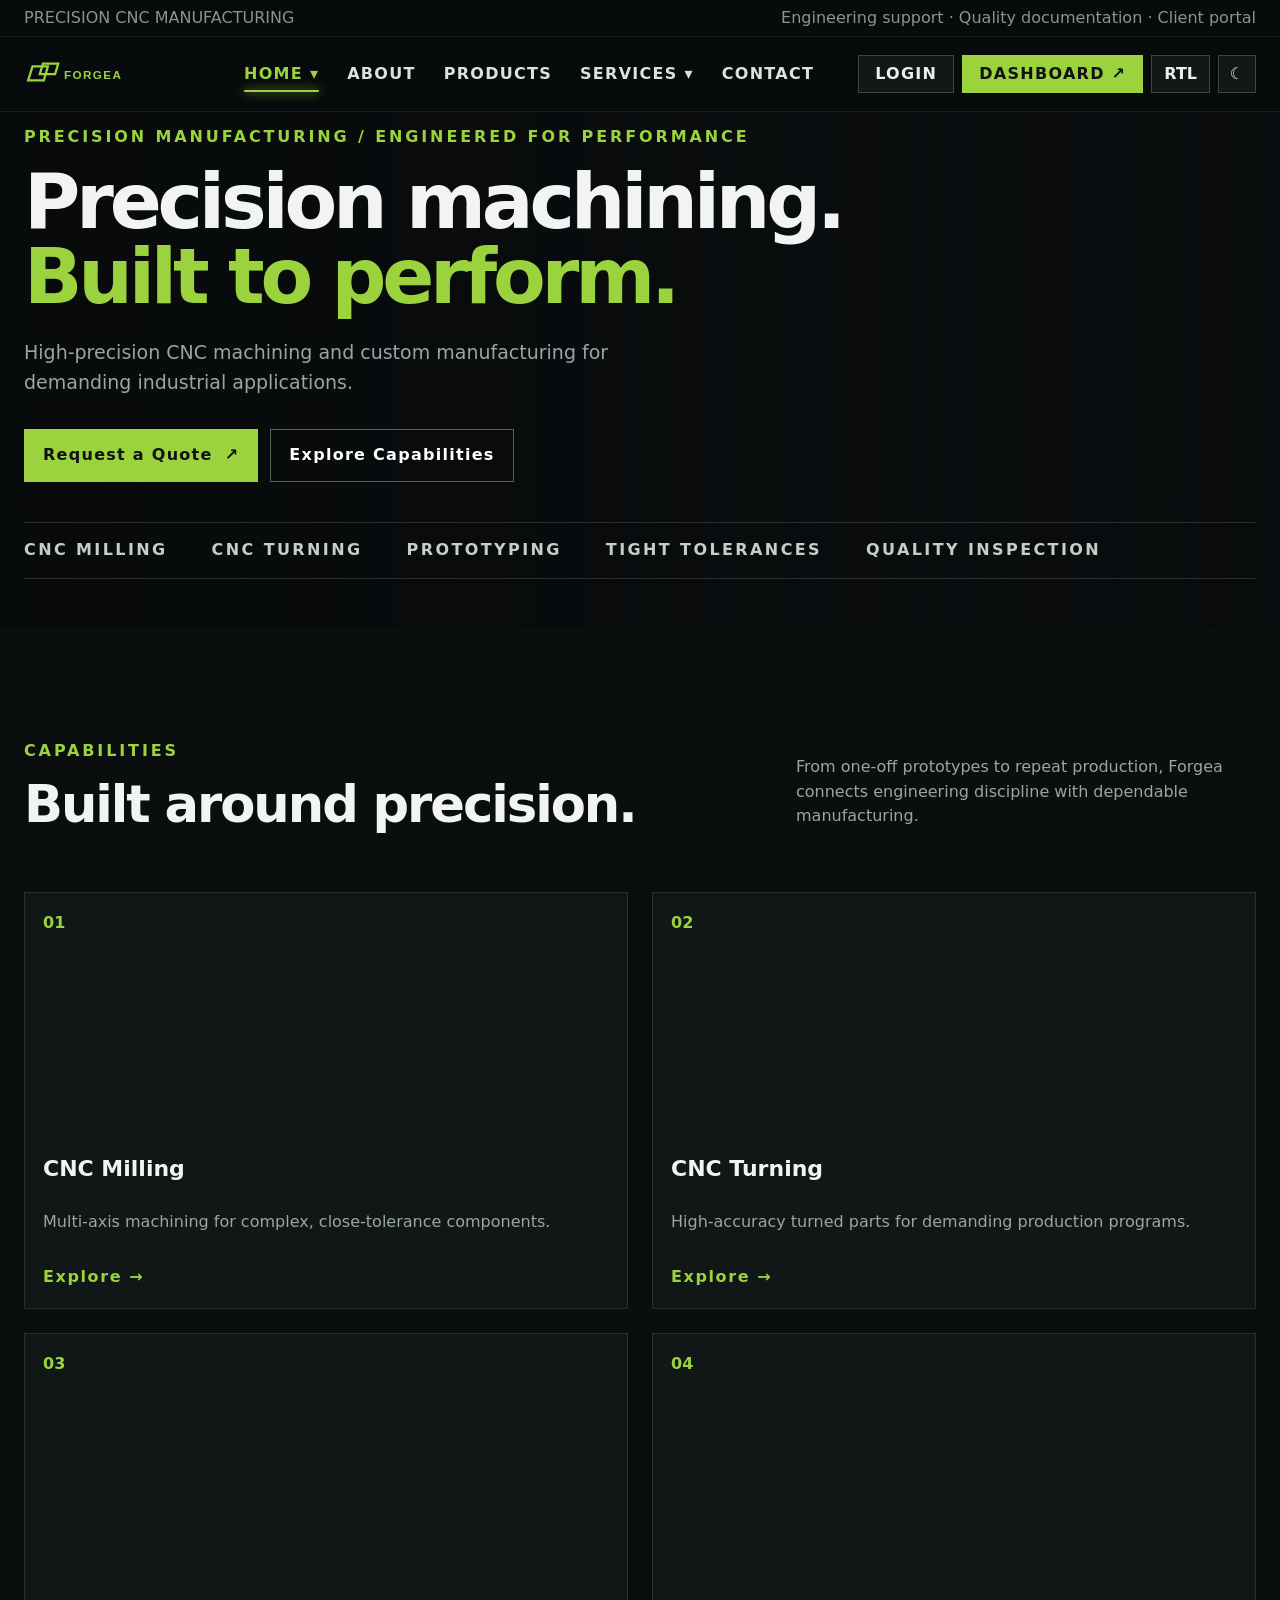
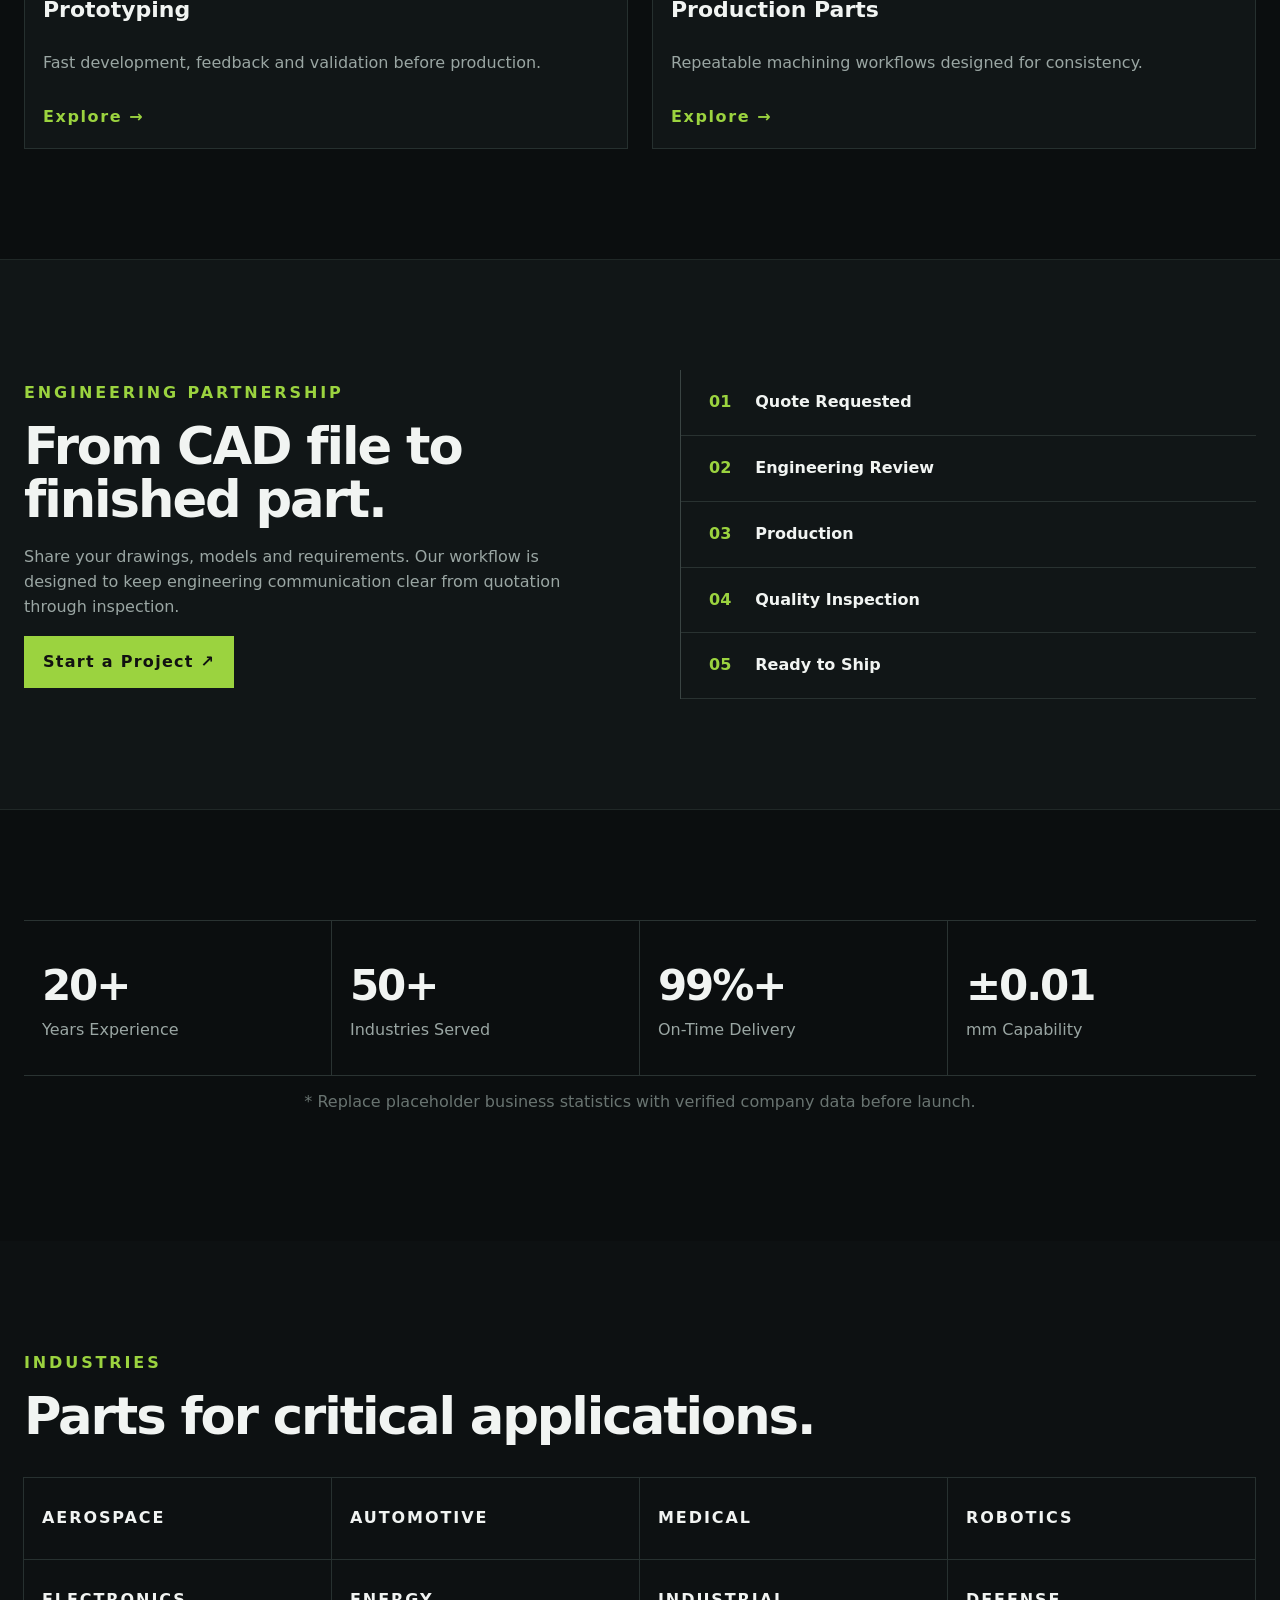
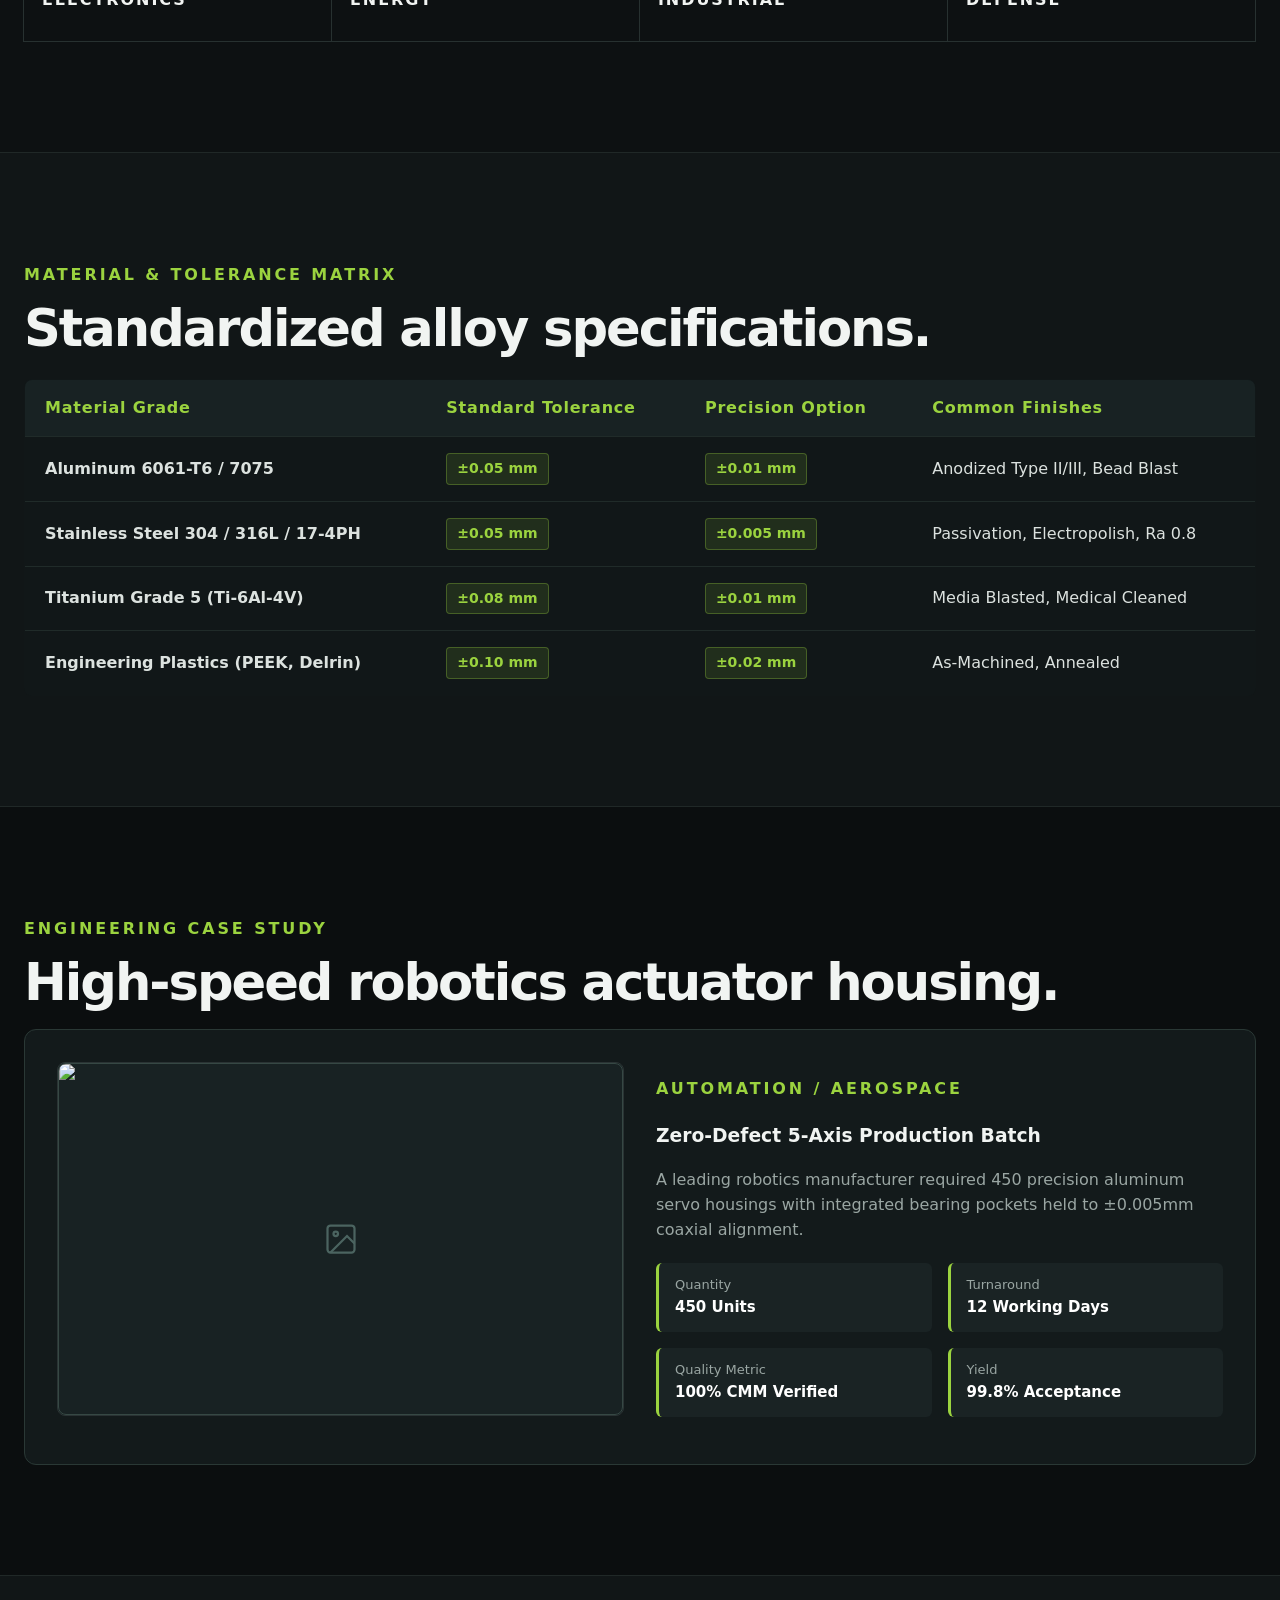
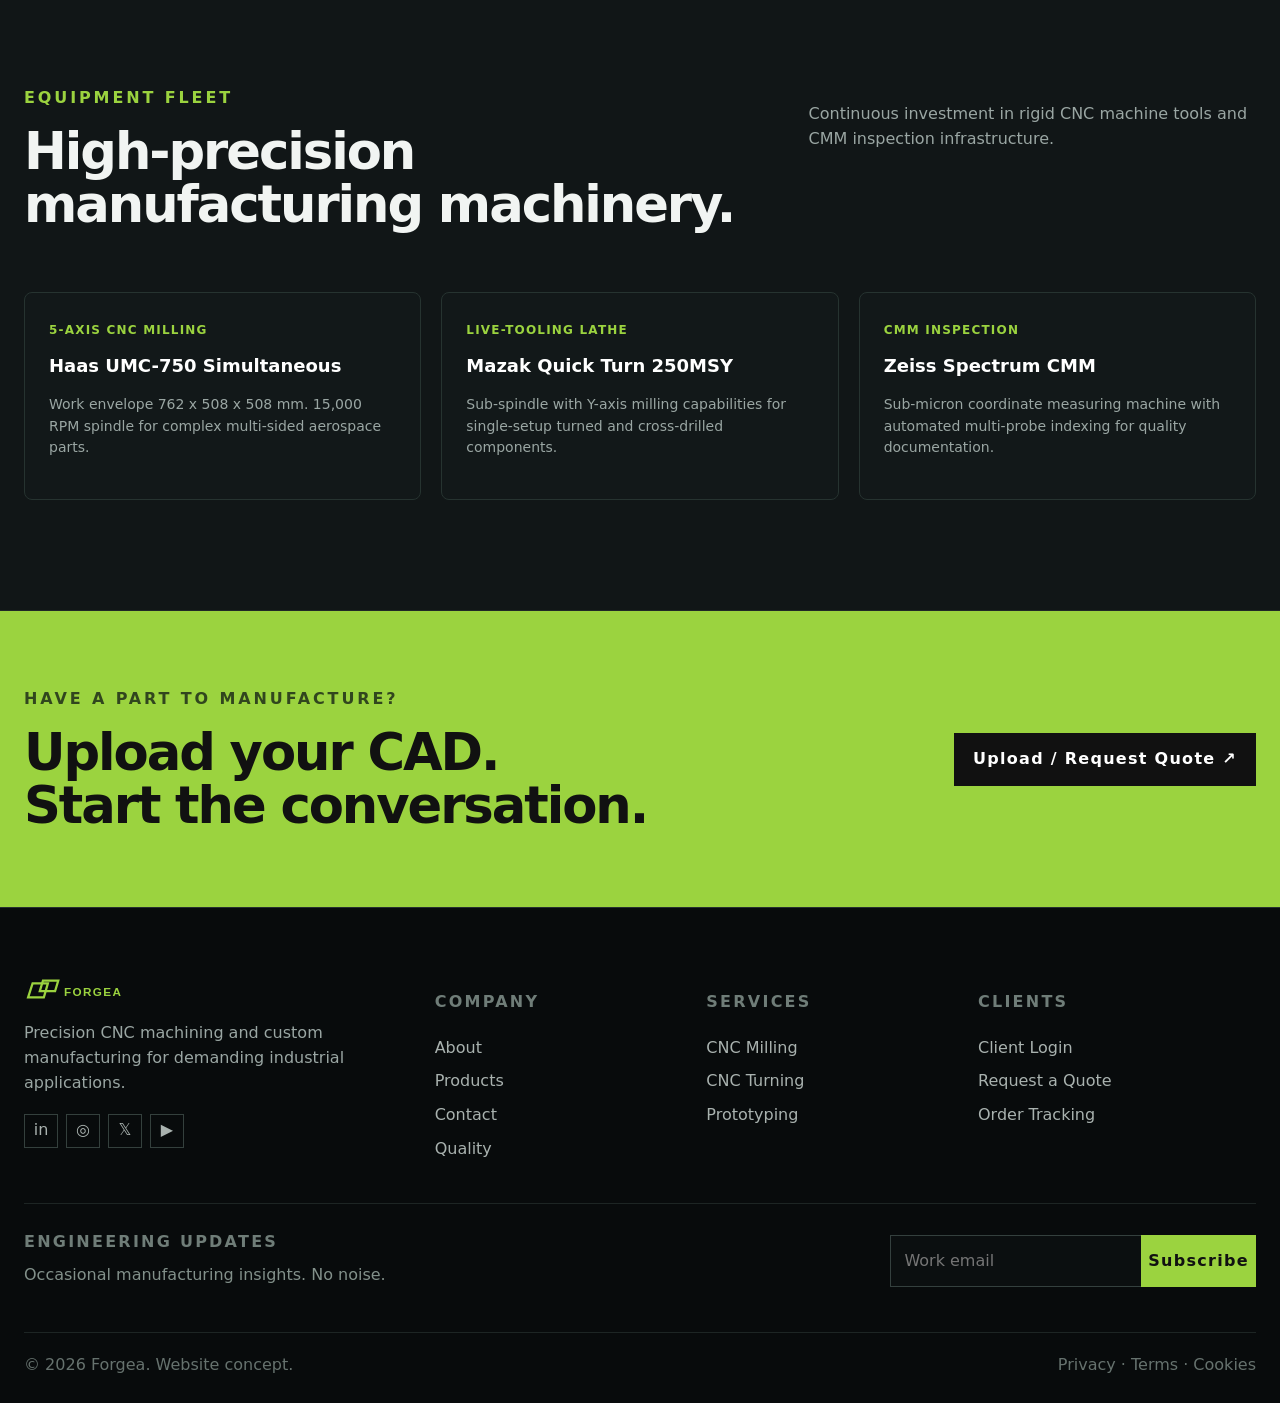
==== commit 5908163e: "intcorrec1" ====
--- a/index.html
+++ b/index.html
@@ -1,156 +1,226 @@
 <!DOCTYPE html>
 <html lang="en">
+
 <head>
-<meta charset="UTF-8"><meta name="viewport" content="width=device-width, initial-scale=1.0">
-<title>Forgea — Precision Manufacturing</title>
-<link rel="stylesheet" href="assets/style.css">
+  <meta charset="UTF-8">
+  <meta name="viewport" content="width=device-width, initial-scale=1.0">
+  <title>Forgea — Precision Manufacturing</title>
+  <link rel="icon" type="image/svg+xml" href="assets/favicon.svg">
+  <link rel="stylesheet" href="assets/style.css">
 </head>
+
 <body data-page="home">
-<div id="site-header"></div>
-<main>
-<section class="hero hero-home">
-  <div class="hero-bg" style="--bg:url('https://images.unsplash.com/photo-1713371398485-7bde1bde9def?auto=format&fit=crop&fm=jpg&q=85&w=1800')"></div>
-  <div class="container hero-content">
-    <div class="eyebrow">PRECISION MANUFACTURING / ENGINEERED FOR PERFORMANCE</div>
-    <h1>Precision machining.<br><span>Built to perform.</span></h1>
-    <p>High-precision CNC machining and custom manufacturing for demanding industrial applications.</p>
-    <div class="actions"><a class="btn btn-primary" href="contact.html">Request a Quote <span>↗</span></a><a class="btn btn-ghost" href="about.html">Explore Capabilities</a></div>
-    <div class="hero-stats"><span>CNC MILLING</span><span>CNC TURNING</span><span>PROTOTYPING</span><span>TIGHT TOLERANCES</span><span>QUALITY INSPECTION</span></div>
-  </div>
-</section>
-
-<section class="section">
- <div class="container">
-  <div class="section-head"><div><div class="eyebrow">CAPABILITIES</div><h2>Built around precision.</h2></div><p>From one-off prototypes to repeat production, Forgea connects engineering discipline with dependable manufacturing.</p></div>
-  <div class="card-grid four">
-   <a class="cap-card" href="milling.html"><span class="num">01</span><div class="visual v1"></div><h3>CNC Milling</h3><p>Multi-axis machining for complex, close-tolerance components.</p><span class="link">Explore →</span></a>
-   <a class="cap-card" href="turning.html"><span class="num">02</span><div class="visual v2"></div><h3>CNC Turning</h3><p>High-accuracy turned parts for demanding production programs.</p><span class="link">Explore →</span></a>
-   <a class="cap-card" href="prototyping.html"><span class="num">03</span><div class="visual v3"></div><h3>Prototyping</h3><p>Fast development, feedback and validation before production.</p><span class="link">Explore →</span></a>
-   <a class="cap-card" href="products.html"><span class="num">04</span><div class="visual v4"></div><h3>Production Parts</h3><p>Repeatable machining workflows designed for consistency.</p><span class="link">Explore →</span></a>
-  </div>
- </div>
-</section>
-
-<section class="section dark-band">
- <div class="container split">
-  <div><div class="eyebrow">ENGINEERING PARTNERSHIP</div><h2>From CAD file to finished part.</h2><p>Share your drawings, models and requirements. Our workflow is designed to keep engineering communication clear from quotation through inspection.</p><a class="btn btn-primary" href="contact.html">Start a Project ↗</a></div>
-  <div class="process">
-   <div><b>01</b><span>Quote Requested</span></div><div><b>02</b><span>Engineering Review</span></div><div><b>03</b><span>Production</span></div><div><b>04</b><span>Quality Inspection</span></div><div><b>05</b><span>Ready to Ship</span></div>
-  </div>
- </div>
-</section>
-
-<section class="section">
- <div class="container metrics"><div><strong>20+</strong><span>Years Experience</span></div><div><strong>50+</strong><span>Industries Served</span></div><div><strong>99%+</strong><span>On-Time Delivery</span></div><div><strong>±0.01</strong><span>mm Capability</span></div></div>
- <p class="note">* Replace placeholder business statistics with verified company data before launch.</p>
-</section>
-
-
-<section class="section industries">
- <div class="container">
-  <div class="eyebrow">INDUSTRIES</div><h2>Parts for critical applications.</h2>
-  <div class="industry-grid"><div>AEROSPACE</div><div>AUTOMOTIVE</div><div>MEDICAL</div><div>ROBOTICS</div><div>ELECTRONICS</div><div>ENERGY</div><div>INDUSTRIAL</div><div>DEFENSE</div></div>
- </div>
-</section>
-
-<!-- NEW SECTION 1: Material & Tolerance Matrix -->
-<section class="section dark-band">
-  <div class="container">
-    <div class="eyebrow">MATERIAL & TOLERANCE MATRIX</div>
-    <h2>Standardized alloy specifications.</h2>
-    <table class="mat-matrix-table">
-      <thead>
-        <tr>
-          <th>Material Grade</th>
-          <th>Standard Tolerance</th>
-          <th>Precision Option</th>
-          <th>Common Finishes</th>
-        </tr>
-      </thead>
-      <tbody>
-        <tr>
-          <td><strong>Aluminum 6061-T6 / 7075</strong></td>
-          <td><span class="tag-badge">±0.05 mm</span></td>
-          <td><span class="tag-badge">±0.01 mm</span></td>
-          <td>Anodized Type II/III, Bead Blast</td>
-        </tr>
-        <tr>
-          <td><strong>Stainless Steel 304 / 316L / 17-4PH</strong></td>
-          <td><span class="tag-badge">±0.05 mm</span></td>
-          <td><span class="tag-badge">±0.005 mm</span></td>
-          <td>Passivation, Electropolish, Ra 0.8</td>
-        </tr>
-        <tr>
-          <td><strong>Titanium Grade 5 (Ti-6Al-4V)</strong></td>
-          <td><span class="tag-badge">±0.08 mm</span></td>
-          <td><span class="tag-badge">±0.01 mm</span></td>
-          <td>Media Blasted, Medical Cleaned</td>
-        </tr>
-        <tr>
-          <td><strong>Engineering Plastics (PEEK, Delrin)</strong></td>
-          <td><span class="tag-badge">±0.10 mm</span></td>
-          <td><span class="tag-badge">±0.02 mm</span></td>
-          <td>As-Machined, Annealed</td>
-        </tr>
-      </tbody>
-    </table>
-  </div>
-</section>
-
-<!-- NEW SECTION 2: Case Study Spotlight -->
-<section class="section">
-  <div class="container">
-    <div class="eyebrow">ENGINEERING CASE STUDY</div>
-    <h2>High-speed robotics actuator housing.</h2>
-    <div class="case-study-card">
-      <div class="case-study-img"></div>
-      <div>
-        <div class="eyebrow">AUTOMATION / AEROSPACE</div>
-        <h3>Zero-Defect 5-Axis Production Batch</h3>
-        <p>A leading robotics manufacturer required 450 precision aluminum servo housings with integrated bearing pockets held to ±0.005mm coaxial alignment.</p>
-        <div class="case-specs-list">
-          <div class="case-spec-item"><small>Quantity</small><strong>450 Units</strong></div>
-          <div class="case-spec-item"><small>Turnaround</small><strong>12 Working Days</strong></div>
-          <div class="case-spec-item"><small>Quality Metric</small><strong>100% CMM Verified</strong></div>
-          <div class="case-spec-item"><small>Yield</small><strong>99.8% Acceptance</strong></div>
-        </div>
-      </div>
-    </div>
-  </div>
-</section>
-
-<!-- NEW SECTION 3: Machinery & Equipment Inventory -->
-<section class="section dark-band">
-  <div class="container">
-    <div class="section-head">
-      <div>
-        <div class="eyebrow">EQUIPMENT FLEET</div>
-        <h2>High-precision manufacturing machinery.</h2>
-      </div>
-      <p>Continuous investment in rigid CNC machine tools and CMM inspection infrastructure.</p>
-    </div>
-    <div class="equip-grid">
-      <div class="equip-card">
-        <span class="equip-tag">5-Axis CNC Milling</span>
-        <h3>Haas UMC-750 Simultaneous</h3>
-        <p>Work envelope 762 x 508 x 508 mm. 15,000 RPM spindle for complex multi-sided aerospace parts.</p>
-      </div>
-      <div class="equip-card">
-        <span class="equip-tag">Live-Tooling Lathe</span>
-        <h3>Mazak Quick Turn 250MSY</h3>
-        <p>Sub-spindle with Y-axis milling capabilities for single-setup turned and cross-drilled components.</p>
-      </div>
-      <div class="equip-card">
-        <span class="equip-tag">CMM Inspection</span>
-        <h3>Zeiss Spectrum CMM</h3>
-        <p>Sub-micron coordinate measuring machine with automated multi-probe indexing for quality documentation.</p>
-      </div>
-    </div>
-  </div>
-</section>
-
-<section class="quote-banner"><div class="container"><div><div class="eyebrow">HAVE A PART TO MANUFACTURE?</div><h2>Upload your CAD.<br>Start the conversation.</h2></div><a class="btn btn-primary" href="contact.html">Upload / Request Quote ↗</a></div></section>
-</main>
-<div id="site-footer"></div>
-<script src="assets/app.js"></script>
-</body></html>+  <div id="site-header"></div>
+  <main>
+    <section class="hero hero-home">
+      <div class="hero-bg"
+        style="--bg:url('https://images.unsplash.com/photo-1713371398485-7bde1bde9def?auto=format&fit=crop&fm=jpg&q=85&w=1800')">
+      </div>
+      <div class="container hero-content">
+        <div class="eyebrow">PRECISION MANUFACTURING / ENGINEERED FOR PERFORMANCE</div>
+        <h1>Precision machining.<br><span>Built to perform.</span></h1>
+        <p>High-precision CNC machining and custom manufacturing for demanding industrial applications.</p>
+        <div class="actions"><a class="btn btn-primary" href="contact.html">Request a Quote <span>↗</span></a><a
+            class="btn btn-ghost" href="about.html">Explore Capabilities</a></div>
+        <div class="hero-stats"><span>CNC MILLING</span><span>CNC TURNING</span><span>PROTOTYPING</span><span>TIGHT
+            TOLERANCES</span><span>QUALITY INSPECTION</span></div>
+      </div>
+    </section>
+
+    <section class="section">
+      <div class="container">
+        <div class="section-head">
+          <div>
+            <div class="eyebrow">CAPABILITIES</div>
+            <h2>Built around precision.</h2>
+          </div>
+          <p>From one-off prototypes to repeat production, Forgea connects engineering discipline with dependable
+            manufacturing.</p>
+        </div>
+        <div class="card-grid four">
+          <a class="cap-card" href="milling.html"><span class="num">01</span>
+            <div class="visual v1"></div>
+            <h3>CNC Milling</h3>
+            <p>Multi-axis machining for complex, close-tolerance components.</p><span class="link">Explore →</span>
+          </a>
+          <a class="cap-card" href="turning.html"><span class="num">02</span>
+            <div class="visual v2"></div>
+            <h3>CNC Turning</h3>
+            <p>High-accuracy turned parts for demanding production programs.</p><span class="link">Explore →</span>
+          </a>
+          <a class="cap-card" href="prototyping.html"><span class="num">03</span>
+            <div class="visual v3"></div>
+            <h3>Prototyping</h3>
+            <p>Fast development, feedback and validation before production.</p><span class="link">Explore →</span>
+          </a>
+          <a class="cap-card" href="products.html"><span class="num">04</span>
+            <div class="visual v4"></div>
+            <h3>Production Parts</h3>
+            <p>Repeatable machining workflows designed for consistency.</p><span class="link">Explore →</span>
+          </a>
+        </div>
+      </div>
+    </section>
+
+    <section class="section dark-band">
+      <div class="container split">
+        <div>
+          <div class="eyebrow">ENGINEERING PARTNERSHIP</div>
+          <h2>From CAD file to finished part.</h2>
+          <p>Share your drawings, models and requirements. Our workflow is designed to keep engineering communication
+            clear from quotation through inspection.</p><a class="btn btn-primary" href="contact.html">Start a Project
+            ↗</a>
+        </div>
+        <div class="process">
+          <div><b>01</b><span>Quote Requested</span></div>
+          <div><b>02</b><span>Engineering Review</span></div>
+          <div><b>03</b><span>Production</span></div>
+          <div><b>04</b><span>Quality Inspection</span></div>
+          <div><b>05</b><span>Ready to Ship</span></div>
+        </div>
+      </div>
+    </section>
+
+    <section class="section">
+      <div class="container metrics">
+        <div><strong>20+</strong><span>Years Experience</span></div>
+        <div><strong>50+</strong><span>Industries Served</span></div>
+        <div><strong>99%+</strong><span>On-Time Delivery</span></div>
+        <div><strong>±0.01</strong><span>mm Capability</span></div>
+      </div>
+      <p class="note">* Replace placeholder business statistics with verified company data before launch.</p>
+    </section>
+
+
+    <section class="section industries">
+      <div class="container">
+        <div class="eyebrow">INDUSTRIES</div>
+        <h2>Parts for critical applications.</h2>
+        <div class="industry-grid">
+          <div>AEROSPACE</div>
+          <div>AUTOMOTIVE</div>
+          <div>MEDICAL</div>
+          <div>ROBOTICS</div>
+          <div>ELECTRONICS</div>
+          <div>ENERGY</div>
+          <div>INDUSTRIAL</div>
+          <div>DEFENSE</div>
+        </div>
+      </div>
+    </section>
+
+    <!-- NEW SECTION 1: Material & Tolerance Matrix -->
+    <section class="section dark-band">
+      <div class="container">
+        <div class="eyebrow">MATERIAL & TOLERANCE MATRIX</div>
+        <h2>Standardized alloy specifications.</h2>
+        <table class="mat-matrix-table">
+          <thead>
+            <tr>
+              <th>Material Grade</th>
+              <th>Standard Tolerance</th>
+              <th>Precision Option</th>
+              <th>Common Finishes</th>
+            </tr>
+          </thead>
+          <tbody>
+            <tr>
+              <td><strong>Aluminum 6061-T6 / 7075</strong></td>
+              <td><span class="tag-badge">±0.05 mm</span></td>
+              <td><span class="tag-badge">±0.01 mm</span></td>
+              <td>Anodized Type II/III, Bead Blast</td>
+            </tr>
+            <tr>
+              <td><strong>Stainless Steel 304 / 316L / 17-4PH</strong></td>
+              <td><span class="tag-badge">±0.05 mm</span></td>
+              <td><span class="tag-badge">±0.005 mm</span></td>
+              <td>Passivation, Electropolish, Ra 0.8</td>
+            </tr>
+            <tr>
+              <td><strong>Titanium Grade 5 (Ti-6Al-4V)</strong></td>
+              <td><span class="tag-badge">±0.08 mm</span></td>
+              <td><span class="tag-badge">±0.01 mm</span></td>
+              <td>Media Blasted, Medical Cleaned</td>
+            </tr>
+            <tr>
+              <td><strong>Engineering Plastics (PEEK, Delrin)</strong></td>
+              <td><span class="tag-badge">±0.10 mm</span></td>
+              <td><span class="tag-badge">±0.02 mm</span></td>
+              <td>As-Machined, Annealed</td>
+            </tr>
+          </tbody>
+        </table>
+      </div>
+    </section>
+
+    <!-- NEW SECTION 2: Case Study Spotlight -->
+    <section class="section">
+      <div class="container">
+        <div class="eyebrow">ENGINEERING CASE STUDY</div>
+        <h2>High-speed robotics actuator housing.</h2>
+        <div class="case-study-card">
+          <div class="case-study-img-box">
+            <img src="https://images.unsplash.com/photo-1581092160607-ee22621dd758?auto=format&fit=crop&q=80&w=900"
+              alt="Robotics Actuator Housing" class="case-study-img" loading="lazy">
+          </div>
+          <div>
+            <div class="eyebrow">AUTOMATION / AEROSPACE</div>
+            <h3>Zero-Defect 5-Axis Production Batch</h3>
+            <p>A leading robotics manufacturer required 450 precision aluminum servo housings with integrated bearing
+              pockets held to ±0.005mm coaxial alignment.</p>
+            <div class="case-specs-list">
+              <div class="case-spec-item"><small>Quantity</small><strong>450 Units</strong></div>
+              <div class="case-spec-item"><small>Turnaround</small><strong>12 Working Days</strong></div>
+              <div class="case-spec-item"><small>Quality Metric</small><strong>100% CMM Verified</strong></div>
+              <div class="case-spec-item"><small>Yield</small><strong>99.8% Acceptance</strong></div>
+            </div>
+          </div>
+        </div>
+      </div>
+    </section>
+
+    <!-- NEW SECTION 3: Machinery & Equipment Inventory -->
+    <section class="section dark-band">
+      <div class="container">
+        <div class="section-head">
+          <div>
+            <div class="eyebrow">EQUIPMENT FLEET</div>
+            <h2>High-precision manufacturing machinery.</h2>
+          </div>
+          <p>Continuous investment in rigid CNC machine tools and CMM inspection infrastructure.</p>
+        </div>
+        <div class="equip-grid">
+          <div class="equip-card">
+            <span class="equip-tag">5-Axis CNC Milling</span>
+            <h3>Haas UMC-750 Simultaneous</h3>
+            <p>Work envelope 762 x 508 x 508 mm. 15,000 RPM spindle for complex multi-sided aerospace parts.</p>
+          </div>
+          <div class="equip-card">
+            <span class="equip-tag">Live-Tooling Lathe</span>
+            <h3>Mazak Quick Turn 250MSY</h3>
+            <p>Sub-spindle with Y-axis milling capabilities for single-setup turned and cross-drilled components.</p>
+          </div>
+          <div class="equip-card">
+            <span class="equip-tag">CMM Inspection</span>
+            <h3>Zeiss Spectrum CMM</h3>
+            <p>Sub-micron coordinate measuring machine with automated multi-probe indexing for quality documentation.
+            </p>
+          </div>
+        </div>
+      </div>
+    </section>
+
+    <section class="quote-banner">
+      <div class="container">
+        <div>
+          <div class="eyebrow">HAVE A PART TO MANUFACTURE?</div>
+          <h2>Upload your CAD.<br>Start the conversation.</h2>
+        </div><a class="btn btn-primary" href="contact.html">Upload / Request Quote ↗</a>
+      </div>
+    </section>
+  </main>
+  <div id="site-footer"></div>
+  <script src="assets/app.js"></script>
+</body>
+
+</html>
--- a/assets/style.css
+++ b/assets/style.css
@@ -119,6 +119,51 @@
   gap: 28px;
   margin-left: auto;
   margin-right: 26px
+}
+
+.header-actions {
+  display: flex;
+  align-items: center;
+  gap: 14px;
+}
+
+.header-user {
+  display: flex;
+  align-items: center;
+  gap: 10px;
+}
+
+.header-user .avatar {
+  width: 34px;
+  height: 34px;
+  border-radius: 50%;
+  background: var(--green);
+  color: #0b0e0f;
+  font-size: 13px;
+  font-weight: 900;
+  display: flex;
+  align-items: center;
+  justify-content: center;
+}
+
+.header-user .user-info {
+  display: flex;
+  flex-direction: column;
+  line-height: 1.2;
+}
+
+.header-user .user-info strong {
+  font-size: 14px;
+  color: var(--text);
+}
+
+.header-user .user-info small {
+  font-size: 11px;
+  color: var(--muted);
+}
+
+body.light .header-user .user-info strong {
+  color: #111716 !important;
 }
 
 .navlinks>a,
@@ -180,6 +225,96 @@
   color: var(--green)
 }
 
+/* ==========================================
+   ACTIVE MENU HIGHLIGHTING
+   ========================================== */
+.navlinks > a.active,
+.dropbtn.active,
+.dropdown.active > .dropbtn {
+  color: var(--green) !important;
+  position: relative;
+}
+
+.navlinks > a.active::after,
+.dropbtn.active::after,
+.dropdown.active > .dropbtn::after {
+  content: '';
+  position: absolute;
+  bottom: -6px;
+  left: 0;
+  right: 0;
+  height: 2px;
+  background: var(--green);
+  border-radius: 2px;
+  box-shadow: 0 0 10px var(--green);
+}
+
+.dropmenu a.active {
+  color: var(--green) !important;
+  background: rgba(155, 211, 63, 0.12) !important;
+  font-weight: 700;
+  border-left: 3px solid var(--green);
+}
+
+body.rtl .dropmenu a.active,
+html[dir="rtl"] .dropmenu a.active {
+  border-left: none;
+  border-right: 3px solid var(--green);
+}
+
+/* ==========================================
+   BACK TO TOP BUTTON
+   ========================================== */
+.back-to-top {
+  position: fixed;
+  bottom: 28px;
+  right: 28px;
+  width: 46px;
+  height: 46px;
+  border-radius: 12px;
+  background: rgba(18, 23, 25, 0.92);
+  border: 1px solid rgba(155, 211, 63, 0.35);
+  color: var(--green);
+  display: flex;
+  align-items: center;
+  justify-content: center;
+  cursor: pointer;
+  z-index: 999;
+  opacity: 0;
+  visibility: hidden;
+  transform: translateY(16px) scale(0.85);
+  transition: opacity 0.3s ease, transform 0.3s ease, visibility 0.3s ease, background 0.2s ease, border-color 0.2s ease, box-shadow 0.2s ease;
+  box-shadow: 0 8px 24px rgba(0, 0, 0, 0.45);
+  backdrop-filter: blur(10px);
+  -webkit-backdrop-filter: blur(10px);
+}
+
+.back-to-top.visible {
+  opacity: 1;
+  visibility: visible;
+  transform: translateY(0) scale(1);
+}
+
+.back-to-top:hover {
+  background: var(--green);
+  color: #0b0e0f;
+  border-color: var(--green);
+  box-shadow: 0 0 20px rgba(155, 211, 63, 0.55);
+  transform: translateY(-4px) scale(1.05);
+}
+
+.back-to-top:active {
+  transform: translateY(0) scale(0.95);
+}
+
+/* RTL positioning support */
+body.rtl .back-to-top,
+html[dir="rtl"] .back-to-top {
+  right: auto;
+  left: 28px;
+}
+
+
 .menu-toggle {
   display: none;
   background: none;
@@ -322,11 +457,13 @@
 }
 
 .card-grid.four {
-  grid-template-columns: repeat(4, 1fr)
+  grid-template-columns: repeat(2, 1fr);
+  gap: 24px;
 }
 
 .card-grid.three {
-  grid-template-columns: repeat(3, 1fr)
+  grid-template-columns: repeat(2, 1fr);
+  gap: 24px;
 }
 
 .cap-card {
@@ -1313,11 +1450,17 @@
     margin-top: 20px
   }
 
+  .card-grid,
   .card-grid.four,
   .card-grid.three,
+  .stock-staging-grid,
+  .timeline,
+  .equip-grid,
+  .materials-grid,
+  .case-specs-list,
   .check-grid,
   .bullet-list {
-    grid-template-columns: 1fr
+    grid-template-columns: 1fr !important;
   }
 
   .split {
@@ -3272,4 +3415,1049 @@
   background: #eaf1ed !important;
   border-color: var(--green2) !important;
   color: var(--green2) !important;
+}
+
+/* ==========================================
+   PRODUCT & WORKFLOW UNCROPPED IMAGE CONTAINERS
+   ========================================== */
+.card-grid .cap-card {
+  display: flex;
+  flex-direction: column;
+  height: 100%;
+}
+
+.card-grid .cap-card .link {
+  margin-top: auto;
+  padding-top: 14px;
+}
+
+.visual-box,
+.step-img-box,
+.case-study-img-box {
+  width: 100%;
+  aspect-ratio: 16 / 10;
+  min-height: 180px;
+  border-radius: 8px;
+  overflow: hidden;
+  margin-bottom: 16px;
+  border: 1px solid var(--line);
+  background: #182223 url('data:image/svg+xml;utf8,<svg xmlns="http://www.w3.org/2000/svg" width="36" height="36" viewBox="0 0 24 24" fill="none" stroke="%234b6460" stroke-width="1.5"><rect x="3" y="3" width="18" height="18" rx="2"/><circle cx="8.5" cy="8.5" r="1.5"/><polyline points="21 15 16 10 5 21"/></svg>') center no-repeat;
+}
+
+.visual-img,
+.step-img,
+.case-study-img {
+  width: 100%;
+  height: 100%;
+  object-fit: cover;
+  object-position: center;
+  display: block;
+}
+
+.visual-img[alt],
+.step-img[alt],
+.case-study-img[alt] {
+  font-size: 0;
+  color: transparent;
+}
+
+body.light .visual-box,
+body.light .step-img-box,
+body.light .case-study-img-box {
+  border-color: rgba(0, 0, 0, 0.12);
+  background-color: #f0f3f2;
+}
+
+/* ==========================================
+   RAW MATERIAL STAGING GRID (home-2.html)
+   ========================================== */
+.stock-staging-grid {
+  display: grid;
+  grid-template-columns: repeat(2, 1fr);
+  gap: 24px;
+  margin-top: 24px;
+}
+
+.stock-item {
+  background: #121819;
+  border: 1px solid #283332;
+  border-radius: 8px;
+  padding: 24px;
+}
+
+.stock-item h3 {
+  margin: 12px 0 8px 0;
+  font-size: 18px;
+}
+
+body.light .stock-item {
+  background: #ffffff;
+  border-color: #cfd6d2;
+}
+
+/* ==========================================
+   PLANT LOCATION MAP SECTION (contact.html)
+   ========================================== */
+.plant-map-section {
+  padding-top: 0;
+}
+
+.map-card-wrapper {
+  position: relative;
+  border-radius: 12px;
+  overflow: hidden;
+  border: 1px solid #2e3b38;
+  box-shadow: 0 16px 40px rgba(0, 0, 0, 0.35);
+}
+
+.map-visual-box {
+  position: relative;
+  width: 100%;
+  height: 420px;
+  background: #0f1415;
+}
+
+.map-overlay-badge {
+  position: absolute;
+  bottom: 20px;
+  left: 20px;
+  background: rgba(15, 20, 21, 0.92);
+  border: 1px solid rgba(155, 211, 63, 0.4);
+  backdrop-filter: blur(10px);
+  padding: 14px 20px;
+  border-radius: 10px;
+  display: flex;
+  align-items: center;
+  gap: 14px;
+  color: #fff;
+  z-index: 10;
+}
+
+body.rtl .map-overlay-badge {
+  left: auto;
+  right: 20px;
+}
+
+.status-dot {
+  width: 12px;
+  height: 12px;
+  border-radius: 50%;
+  background: var(--green);
+  box-shadow: 0 0 10px var(--green);
+  animation: pulseDot 2s infinite;
+}
+
+@keyframes pulseDot {
+  0% { transform: scale(0.95); box-shadow: 0 0 0 0 rgba(155, 211, 63, 0.7); }
+  70% { transform: scale(1); box-shadow: 0 0 0 10px rgba(155, 211, 63, 0); }
+  100% { transform: scale(0.95); box-shadow: 0 0 0 0 rgba(155, 211, 63, 0); }
+}
+
+body.light .map-card-wrapper {
+  border-color: #c4d0ca;
+  box-shadow: 0 8px 30px rgba(0, 0, 0, 0.08);
+}
+
+body.light .map-overlay-badge {
+  background: rgba(255, 255, 255, 0.95);
+  border-color: #9bd33f;
+  color: #111716;
+}
+
+/* ==========================================
+   COMPREHENSIVE LIGHT MODE CONTRAST OVERRIDES
+   ========================================== */
+body.light {
+  --bg: #f4f7f5;
+  --panel: #ffffff;
+  --panel2: #e9ecea;
+  --line: #cdd5d1;
+  --text: #111716;
+  --muted: #4e5a56;
+  background-color: #f4f7f5 !important;
+  color: #111716 !important;
+}
+
+body.light .header {
+  background: rgba(255, 255, 255, 0.96) !important;
+  border-bottom: 1px solid #d4dcd7 !important;
+}
+
+body.light .utility {
+  border-bottom: 1px solid #dce2de !important;
+  color: #4a5753 !important;
+}
+
+body.light .navlinks > a,
+body.light .dropbtn {
+  color: #141d1a !important;
+}
+
+body.light .navlinks > a:hover,
+body.light .dropbtn:hover {
+  color: #4a8000 !important;
+}
+
+body.light .dropmenu {
+  background: #ffffff !important;
+  border-color: #c2ccc6 !important;
+  box-shadow: 0 16px 40px rgba(0, 0, 0, 0.12) !important;
+}
+
+body.light .dropmenu a {
+  color: #141d1a !important;
+}
+
+body.light .dropmenu a:hover {
+  background: #eef4f0 !important;
+  color: #3b6b00 !important;
+}
+
+body.light .btn-primary {
+  background: #6a9e11 !important;
+  color: #ffffff !important;
+  border-color: #6a9e11 !important;
+}
+
+body.light .btn-primary:hover {
+  background: #54800b !important;
+  color: #ffffff !important;
+}
+
+body.light .btn-ghost {
+  background: #eaefe9 !important;
+  color: #111716 !important;
+  border-color: #b9c4be !important;
+}
+
+body.light .btn-ghost:hover {
+  background: #d8e2dc !important;
+  color: #000000 !important;
+}
+
+body.light .dark-band {
+  background: #e5eae6 !important;
+  color: #111716 !important;
+}
+
+body.light .quote-banner {
+  background: #9bd33f !important;
+  color: #0d1203 !important;
+}
+
+body.light .quote-banner .eyebrow {
+  color: #1b2d02 !important;
+}
+
+body.light .quote-banner h2 {
+  color: #0b0e0f !important;
+}
+
+body.light .quote-banner .btn-primary {
+  background: #0b0e0f !important;
+  color: #ffffff !important;
+  border-color: #0b0e0f !important;
+}
+
+body.light .quote-banner .btn-primary:hover {
+  background: #202b29 !important;
+  color: #9bd33f !important;
+}
+
+/* Dashboard Light Mode Contrast Fixes */
+body.light .dash-panel,
+body.light .dash-card,
+body.light .form-card,
+body.light .case-study-card {
+  background: #ffffff !important;
+  border-color: #c9d3cd !important;
+  box-shadow: 0 4px 16px rgba(0, 0, 0, 0.05) !important;
+  color: #111716 !important;
+}
+
+body.light .dash-table th,
+body.light .mat-matrix-table th,
+body.light .comp-table th {
+  background: #e0e6e2 !important;
+  color: #111716 !important;
+}
+
+body.light .dash-table td,
+body.light .mat-matrix-table td,
+body.light .comp-table td {
+  border-color: #e2e8e4 !important;
+  color: #1a2320 !important;
+}
+
+body.light .file-list li {
+  background: #f7faf8 !important;
+  border-color: #d6e0da !important;
+  color: #111716 !important;
+}
+
+body.light .file-list li b,
+body.light .file-list li span {
+  color: #111716 !important;
+}
+
+body.light .btn-sm {
+  background: #e2e9e4 !important;
+  color: #111716 !important;
+  border-color: #b6c6bd !important;
+}
+
+body.light .btn-sm:hover {
+  background: #6a9e11 !important;
+  color: #ffffff !important;
+}
+
+body.light .status {
+  background: #d4e8bc !important;
+  color: #2b4e00 !important;
+}
+
+/* ==========================================
+   CLIENT PORTAL / DASHBOARD LAYOUT & GRID
+   ========================================== */
+.dashboard-main {
+  padding-top: 130px;
+  padding-bottom: 80px;
+}
+
+.dashboard-wrapper {
+  display: flex;
+  gap: 32px;
+  align-items: flex-start;
+  width: 100%;
+}
+
+.dashboard-sidebar {
+  width: 260px;
+  flex-shrink: 0;
+  background: var(--panel);
+  border: 1px solid var(--line);
+  border-radius: 12px;
+  padding: 16px;
+  box-shadow: 0 4px 20px rgba(0, 0, 0, 0.2);
+  position: sticky;
+  top: 130px;
+  align-self: flex-start;
+}
+
+.dashboard-content {
+  flex: 1;
+  min-width: 0;
+  width: 100%;
+}
+
+.dash-menu {
+  display: flex;
+  flex-direction: column;
+  gap: 4px;
+}
+
+.dash-tab {
+  display: flex;
+  align-items: center;
+  justify-content: space-between;
+  padding: 12px 16px;
+  border-radius: 8px;
+  background: none;
+  border: 0;
+  color: var(--text);
+  font-weight: 700;
+  font-size: 14px;
+  cursor: pointer;
+  transition: all 0.2s ease;
+  text-align: left;
+  width: 100%;
+}
+
+.dash-tab:hover,
+.dash-tab.active {
+  background: rgba(155, 211, 63, 0.15);
+  color: var(--green);
+}
+
+.dash-tab .badge {
+  background: var(--green);
+  color: #0b0e0f;
+  font-size: 11px;
+  font-weight: 900;
+  padding: 2px 7px;
+  border-radius: 10px;
+}
+
+.tab-pane {
+  display: none;
+  width: 100%;
+}
+
+.tab-pane.active {
+  display: block;
+}
+
+/* Dashboard Header Row */
+.dash-head {
+  display: flex;
+  align-items: flex-end;
+  justify-content: space-between;
+  margin-bottom: 28px;
+  gap: 20px;
+  width: 100%;
+}
+
+.dash-head h1 {
+  font-size: 32px;
+  font-weight: 900;
+  margin: 4px 0;
+  line-height: 1.2;
+}
+
+/* 4-Card Overview Stat Grid */
+.dash-grid {
+  display: grid;
+  grid-template-columns: repeat(4, 1fr);
+  gap: 20px;
+  margin-bottom: 32px;
+  width: 100%;
+}
+
+.dash-card {
+  background: var(--panel);
+  border: 1px solid var(--line);
+  border-radius: 12px;
+  padding: 20px 24px;
+  display: flex;
+  flex-direction: column;
+  gap: 6px;
+  box-shadow: 0 4px 16px rgba(0, 0, 0, 0.15);
+}
+
+.dash-card span {
+  font-size: 12px;
+  font-weight: 800;
+  letter-spacing: 0.09em;
+  color: var(--muted);
+}
+
+.dash-card strong {
+  font-size: 36px;
+  font-weight: 900;
+  color: var(--green);
+  line-height: 1.1;
+}
+
+.dash-card small {
+  font-size: 13px;
+  color: var(--muted);
+}
+
+/* 2-Column Dashboard Main Panel Layout */
+.dashboard-layout {
+  display: grid;
+  grid-template-columns: 1.6fr 1fr;
+  gap: 24px;
+  margin-bottom: 24px;
+  width: 100%;
+}
+
+.dash-panel {
+  background: var(--panel);
+  border: 1px solid var(--line);
+  border-radius: 12px;
+  padding: 24px;
+  width: 100%;
+  box-shadow: 0 4px 16px rgba(0, 0, 0, 0.15);
+}
+
+.panel-head {
+  display: flex;
+  align-items: center;
+  justify-content: space-between;
+  margin-bottom: 18px;
+}
+
+.panel-head h2 {
+  font-size: 20px;
+  margin: 0;
+}
+
+/* Order Progress Bar */
+.order-progress .bar {
+  height: 8px;
+  background: rgba(255, 255, 255, 0.1);
+  border-radius: 4px;
+  overflow: hidden;
+  margin-bottom: 12px;
+}
+
+.order-progress .bar i {
+  display: block;
+  height: 100%;
+  background: var(--green);
+  border-radius: 4px;
+}
+
+.progress-labels {
+  display: flex;
+  justify-content: space-between;
+  font-size: 13px;
+  color: var(--muted);
+}
+
+.progress-labels .active {
+  color: var(--green);
+  font-weight: 700;
+}
+
+.order-table {
+  display: grid;
+  grid-template-columns: repeat(3, 1fr);
+  gap: 16px;
+  margin-top: 20px;
+  padding-top: 16px;
+  border-top: 1px solid var(--line);
+}
+
+.order-table div {
+  display: flex;
+  flex-direction: column;
+  gap: 4px;
+}
+
+.order-table span {
+  font-size: 12px;
+  color: var(--muted);
+}
+
+.order-table b {
+  font-size: 14px;
+  color: var(--text);
+}
+
+.dash-drawer-user {
+  display: none;
+}
+
+/* Dashboard Tables & File Lists */
+.dash-table {
+  width: 100%;
+  border-collapse: collapse;
+}
+
+.dash-table th,
+.dash-table td {
+  padding: 14px 16px;
+  text-align: left;
+  border-bottom: 1px solid var(--line);
+}
+
+.dash-table th {
+  font-size: 12px;
+  letter-spacing: 0.08em;
+  color: var(--muted);
+  background: rgba(255, 255, 255, 0.02);
+}
+
+.file-list {
+  list-style: none;
+  padding: 0;
+  margin: 0;
+  display: flex;
+  flex-direction: column;
+  gap: 12px;
+}
+
+.file-list li {
+  background: rgba(255, 255, 255, 0.03);
+  border: 1px solid var(--line);
+  border-radius: 8px;
+  padding: 14px 16px;
+}
+
+/* ==========================================
+   RESPONSIVE DESIGN SYSTEM (1024px, 768px, 480px)
+   ========================================== */
+
+/* Prevent horizontal body overflow */
+html, body {
+  overflow-x: hidden;
+  max-width: 100vw;
+}
+
+/* Make all tables scroll horizontally on small screens without stretching layout */
+.mat-matrix-table,
+.comp-table,
+.dash-table {
+  width: 100%;
+  border-collapse: collapse;
+}
+
+.table-responsive,
+.dash-panel,
+.container {
+  max-width: 100%;
+}
+
+/* ------------------------------------------
+   MEDIA QUERY: Mobile Devices & Small Tablets (<= 768px)
+   ------------------------------------------ */
+@media (max-width: 768px) {
+  .container {
+    width: min(100% - 32px, var(--max));
+  }
+
+  /* Show Menu Toggle Icon Button */
+  .menu-toggle {
+    display: flex !important;
+    align-items: center;
+    justify-content: center;
+    cursor: pointer;
+    font-size: 26px;
+    padding: 6px 10px;
+    color: var(--green);
+    background: rgba(255, 255, 255, 0.06);
+    border: 1px solid rgba(255, 255, 255, 0.12);
+    border-radius: 8px;
+    transition: all 0.2s ease;
+  }
+
+  body.light .menu-toggle {
+    color: #111716 !important;
+    background: rgba(0, 0, 0, 0.05) !important;
+    border-color: rgba(0, 0, 0, 0.12) !important;
+  }
+
+  /* Hide Desktop Right Actions Header Bar */
+  .header-actions {
+    display: none !important;
+  }
+
+  /* Transform .navlinks into Side Drawer */
+  .navlinks {
+    position: fixed;
+    top: 74px;
+    right: 0;
+    width: 320px;
+    max-width: 85vw;
+    height: calc(100vh - 74px);
+    background: rgba(14, 19, 20, 0.98);
+    backdrop-filter: blur(16px);
+    -webkit-backdrop-filter: blur(16px);
+    border-left: 1px solid rgba(255, 255, 255, 0.1);
+    flex-direction: column;
+    align-items: stretch;
+    justify-content: flex-start;
+    gap: 0;
+    padding: 24px;
+    margin: 0;
+    transform: translateX(100%);
+    transition: transform 0.3s cubic-bezier(0.16, 1, 0.3, 1);
+    overflow-y: auto;
+    z-index: 9999;
+    box-shadow: -10px 0 35px rgba(0, 0, 0, 0.6);
+  }
+
+  .navlinks.open {
+    transform: translateX(0);
+  }
+
+  /* RTL Drawer Alignment */
+  body.rtl .navlinks,
+  html[dir="rtl"] .navlinks {
+    right: auto;
+    left: 0;
+    border-left: none;
+    border-right: 1px solid rgba(255, 255, 255, 0.1);
+    transform: translateX(-100%);
+  }
+
+  body.rtl .navlinks.open,
+  html[dir="rtl"] .navlinks.open {
+    transform: translateX(0);
+  }
+
+  body.light .navlinks {
+    background: rgba(255, 255, 255, 0.98) !important;
+    border-left-color: rgba(0, 0, 0, 0.1) !important;
+    box-shadow: -10px 0 35px rgba(0, 0, 0, 0.15) !important;
+  }
+
+  /* Mobile Drawer Links & Dropdowns */
+  .navlinks > a,
+  .dropbtn {
+    padding: 14px 0;
+    border-bottom: 1px solid rgba(255, 255, 255, 0.08);
+    width: 100%;
+    justify-content: space-between;
+    font-size: 16px;
+  }
+
+  body.light .navlinks > a,
+  body.light .dropbtn {
+    border-bottom-color: rgba(0, 0, 0, 0.08) !important;
+    color: #111716 !important;
+  }
+
+  .navlinks > a.active::after,
+  .dropbtn.active::after {
+    bottom: 0;
+  }
+
+  .dropdown {
+    width: 100%;
+  }
+
+  .dropmenu {
+    position: static;
+    opacity: 1;
+    visibility: visible;
+    transform: none;
+    width: 100%;
+    box-shadow: none;
+    border: none;
+    background: rgba(255, 255, 255, 0.04);
+    border-radius: 8px;
+    margin: 8px 0 14px 0;
+    display: none;
+    padding: 6px;
+  }
+
+  .dropdown.open .dropmenu {
+    display: block;
+  }
+
+  /* Mobile Action Buttons inside Side Drawer */
+  .mobile-actions {
+    display: flex;
+    flex-direction: column;
+    gap: 12px;
+    margin-top: 24px;
+    padding-top: 20px;
+    border-top: 1px solid rgba(255, 255, 255, 0.1);
+  }
+
+  .mobile-toggles {
+    display: flex;
+    gap: 10px;
+    margin-top: 6px;
+  }
+
+  .mobile-toggles button {
+    flex: 1;
+    padding: 10px;
+    justify-content: center;
+  }
+
+  /* Split & Grid Layout Adjustments */
+  .container.split {
+    flex-direction: column;
+    gap: 32px;
+  }
+
+  .card-grid.four {
+    grid-template-columns: repeat(2, 1fr);
+  }
+
+  .dash-mobile-bar-btn {
+    display: none !important;
+  }
+
+  .dashboard-sidebar {
+    position: fixed;
+    top: 110px;
+    left: 0;
+    width: 310px;
+    max-width: 85vw;
+    height: calc(100vh - 110px);
+    background: rgba(14, 19, 20, 0.98);
+    backdrop-filter: blur(18px);
+    -webkit-backdrop-filter: blur(18px);
+    border-right: 1px solid rgba(255, 255, 255, 0.12);
+    padding: 24px;
+    z-index: 99999;
+    transform: translateX(-100%);
+    opacity: 0;
+    visibility: hidden;
+    transition: transform 0.3s cubic-bezier(0.16, 1, 0.3, 1), opacity 0.3s ease, visibility 0.3s ease;
+    box-shadow: 12px 0 40px rgba(0, 0, 0, 0.65);
+    overflow-y: auto;
+  }
+
+  /* Drawer User Profile & Action Controls Block */
+  .dash-drawer-user {
+    display: flex;
+    flex-direction: column;
+    gap: 14px;
+    padding-bottom: 20px;
+    margin-bottom: 20px;
+    border-bottom: 1px solid rgba(255, 255, 255, 0.12);
+  }
+
+  .dash-drawer-user .header-user {
+    display: flex;
+    align-items: center;
+    gap: 12px;
+  }
+
+  .dash-drawer-user .avatar {
+    width: 40px;
+    height: 40px;
+    border-radius: 50%;
+    background: var(--green);
+    color: #0b0e0f;
+    font-weight: 900;
+    display: flex;
+    align-items: center;
+    justify-content: center;
+    font-size: 15px;
+  }
+
+  .dash-drawer-user .user-info {
+    display: flex;
+    flex-direction: column;
+    gap: 2px;
+  }
+
+  .dash-drawer-user .user-info strong {
+    font-size: 15px;
+    color: var(--text);
+  }
+
+  .dash-drawer-user .user-info small {
+    font-size: 12px;
+    color: var(--muted);
+  }
+
+  .dash-drawer-actions {
+    display: flex;
+    align-items: center;
+    justify-content: space-between;
+    gap: 12px;
+  }
+
+  .dash-drawer-actions .btn-logout {
+    flex: 1;
+    justify-content: center;
+    padding: 8px 14px;
+    font-size: 14px;
+  }
+
+  .dash-drawer-actions .mobile-toggles {
+    display: flex;
+    gap: 8px;
+    margin: 0;
+  }
+
+  .dash-drawer-actions .mobile-toggles button {
+    padding: 8px 12px;
+  }
+
+  body.light .dash-drawer-user {
+    border-bottom-color: rgba(0, 0, 0, 0.1) !important;
+  }
+
+  body.light .dash-drawer-user .user-info strong {
+    color: #111716 !important;
+  }
+
+  .dashboard-sidebar.open {
+    transform: translateX(0);
+    opacity: 1;
+    visibility: visible;
+  }
+
+  /* RTL Support for Dashboard Sidebar Drawer */
+  body.rtl .dashboard-sidebar,
+  html[dir="rtl"] .dashboard-sidebar {
+    left: auto;
+    right: 0;
+    border-right: none;
+    border-left: 1px solid rgba(255, 255, 255, 0.12);
+    transform: translateX(100%);
+  }
+
+  body.rtl .dashboard-sidebar.open,
+  html[dir="rtl"] .dashboard-sidebar.open {
+    transform: translateX(0);
+  }
+
+  body.light .dashboard-sidebar {
+    background: rgba(255, 255, 255, 0.98) !important;
+    border-right-color: rgba(0, 0, 0, 0.12) !important;
+    box-shadow: 12px 0 40px rgba(0, 0, 0, 0.15) !important;
+  }
+
+  .dash-menu {
+    display: flex;
+    flex-direction: column;
+    gap: 8px;
+    width: 100%;
+  }
+
+  .dash-tab {
+    width: 100%;
+    display: flex;
+    align-items: center;
+    justify-content: space-between;
+    padding: 14px 16px;
+    font-size: 15px;
+    border-radius: 8px;
+    text-align: left;
+  }
+
+  .contact-layout {
+    grid-template-columns: 1fr;
+    gap: 40px;
+  }
+
+  .case-study-card {
+    grid-template-columns: 1fr;
+  }
+}
+
+/* Hide Mobile Bar Button on Desktop */
+.dash-mobile-bar-btn {
+  display: none;
+}
+
+/* ------------------------------------------
+   MEDIA QUERY: Mobile Devices (<= 768px)
+   ------------------------------------------ */
+@media (max-width: 768px) {
+  .hero h1 {
+    font-size: 32px;
+    line-height: 1.25;
+  }
+
+  .hero-stats {
+    flex-wrap: wrap;
+    justify-content: center;
+    gap: 8px 14px;
+    font-size: 13px;
+  }
+
+  .hero-stats span {
+    padding: 4px 10px;
+    background: rgba(255, 255, 255, 0.05);
+    border-radius: 4px;
+  }
+
+  .actions {
+    flex-direction: column;
+    width: 100%;
+  }
+
+  .actions .btn {
+    width: 100%;
+    justify-content: center;
+  }
+
+  .card-grid.four {
+    grid-template-columns: 1fr;
+  }
+
+  .equip-grid,
+  .capacity-grid,
+  .iso-badge-grid,
+  .stock-staging-grid {
+    grid-template-columns: 1fr;
+  }
+
+  .metrics {
+    grid-template-columns: repeat(2, 1fr);
+    gap: 16px;
+  }
+
+  .dash-grid {
+    grid-template-columns: 1fr;
+  }
+
+  .dash-head {
+    flex-direction: column;
+    align-items: flex-start;
+    gap: 16px;
+  }
+
+  .dash-head .btn {
+    width: 100%;
+  }
+
+  /* Make wide tables horizontally scrollable cleanly */
+  .dash-panel,
+  .mat-matrix-table,
+  .comp-table,
+  .dash-table {
+    display: block;
+    overflow-x: auto;
+    white-space: nowrap;
+  }
+
+  .quote-banner .container {
+    flex-direction: column;
+    align-items: flex-start;
+    gap: 20px;
+  }
+
+  .quote-banner .btn {
+    width: 100%;
+  }
+
+  .timeline {
+    grid-template-columns: 1fr;
+  }
+
+  .back-to-top {
+    bottom: 20px;
+    right: 20px;
+    width: 42px;
+    height: 42px;
+  }
+
+  body.rtl .back-to-top,
+  html[dir="rtl"] .back-to-top {
+    right: auto;
+    left: 20px;
+  }
+}
+
+/* ------------------------------------------
+   MEDIA QUERY: Small Screens (<= 480px)
+   ------------------------------------------ */
+@media (max-width: 480px) {
+  .hero h1 {
+    font-size: 26px;
+  }
+
+  .metrics {
+    grid-template-columns: 1fr;
+  }
+
+  .form-row {
+    grid-template-columns: 1fr;
+  }
+
+  .nav {
+    height: 64px;
+  }
+
+  .utility {
+    font-size: 13px;
+  }
+
+  .utility .container {
+    height: auto;
+    padding: 6px 0;
+    flex-direction: column;
+    gap: 4px;
+    text-align: center;
+  }
+
+  .navlinks {
+    top: 84px;
+    height: calc(100vh - 84px);
+    width: 100%;
+    max-width: 100%;
+  }
 }
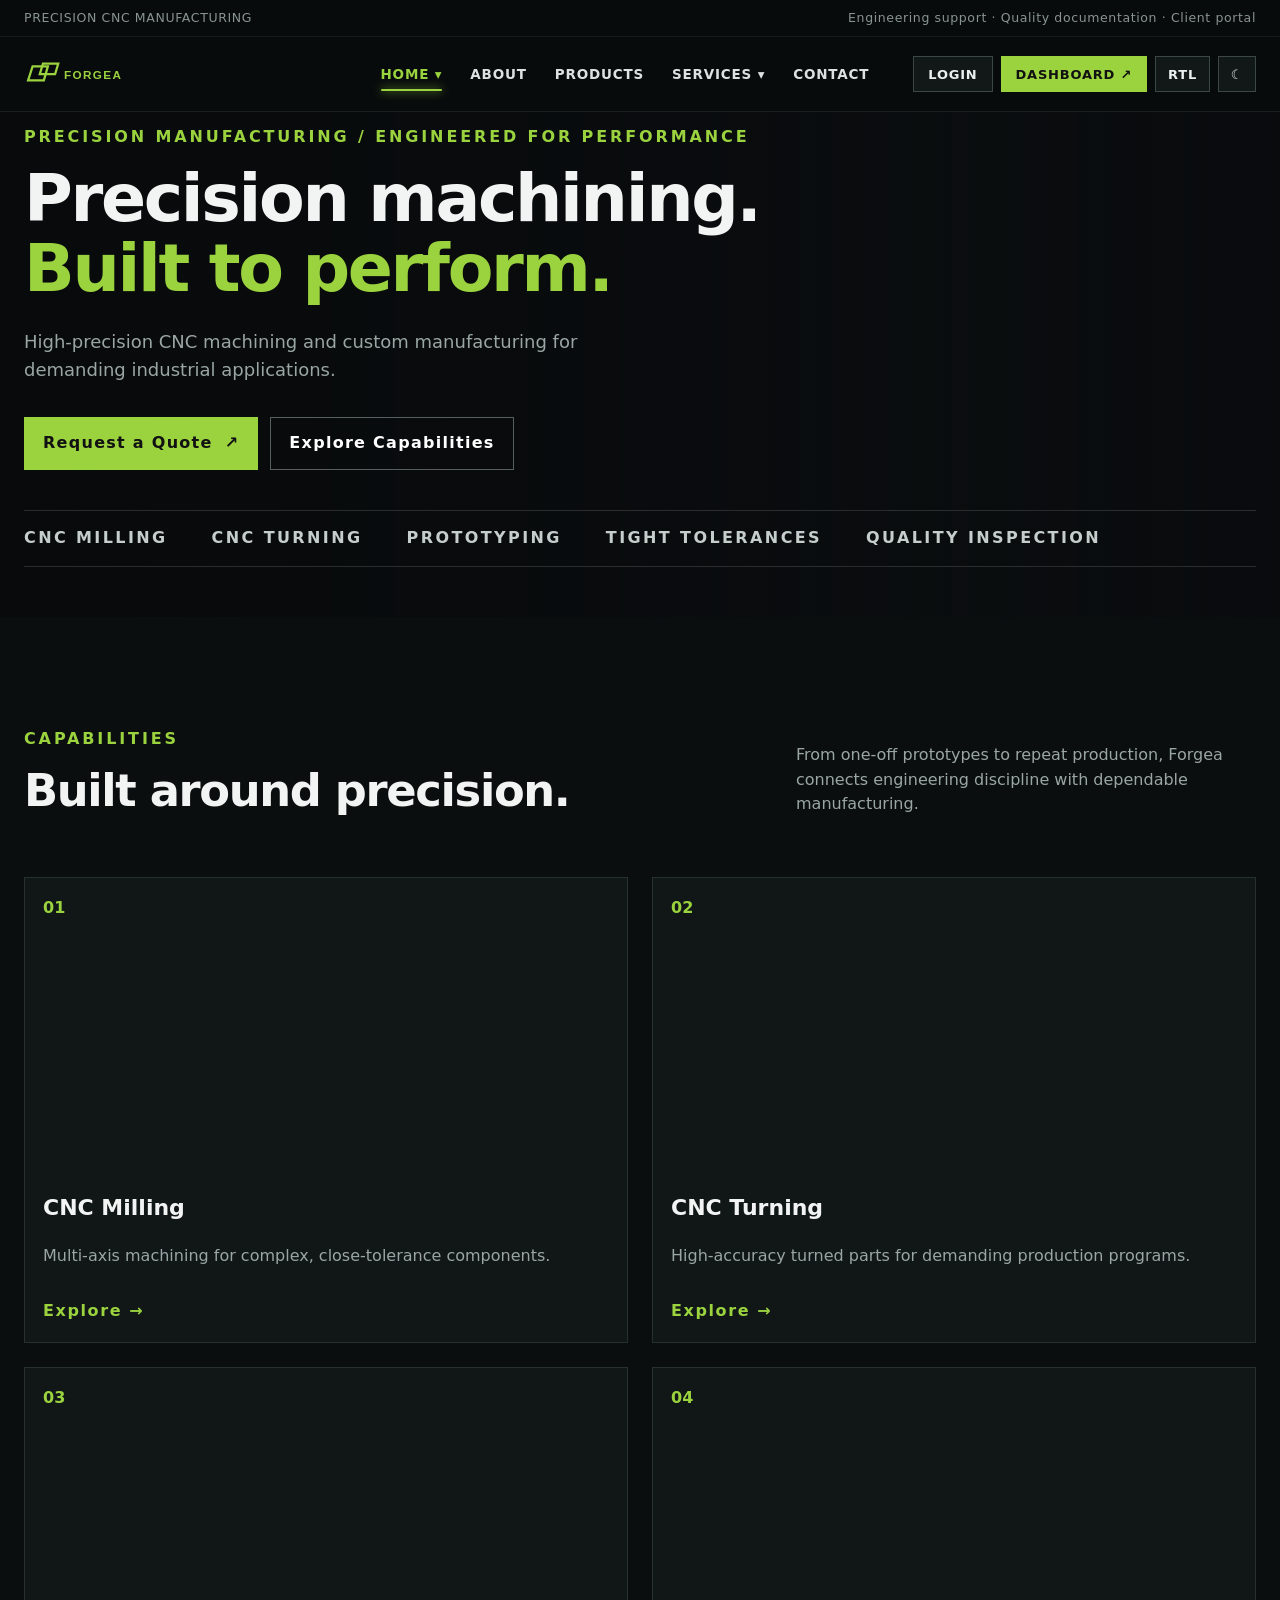
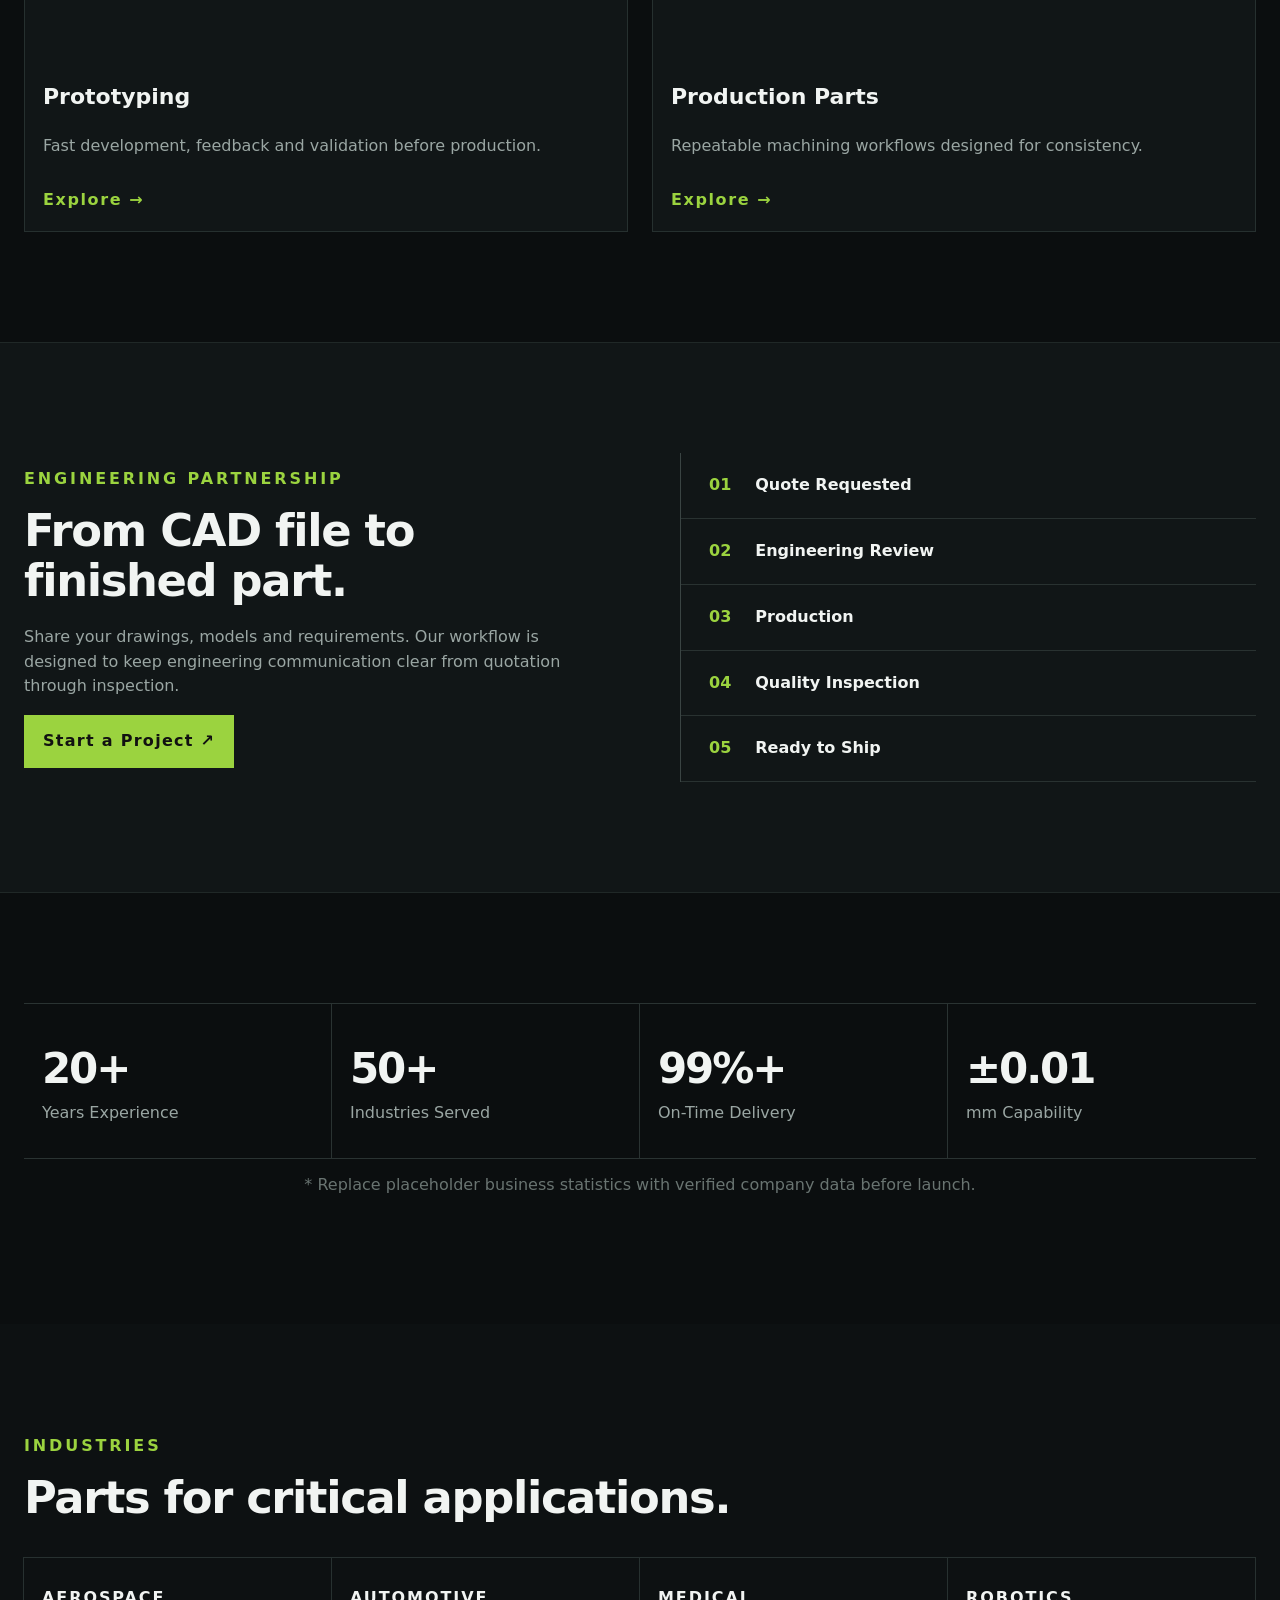
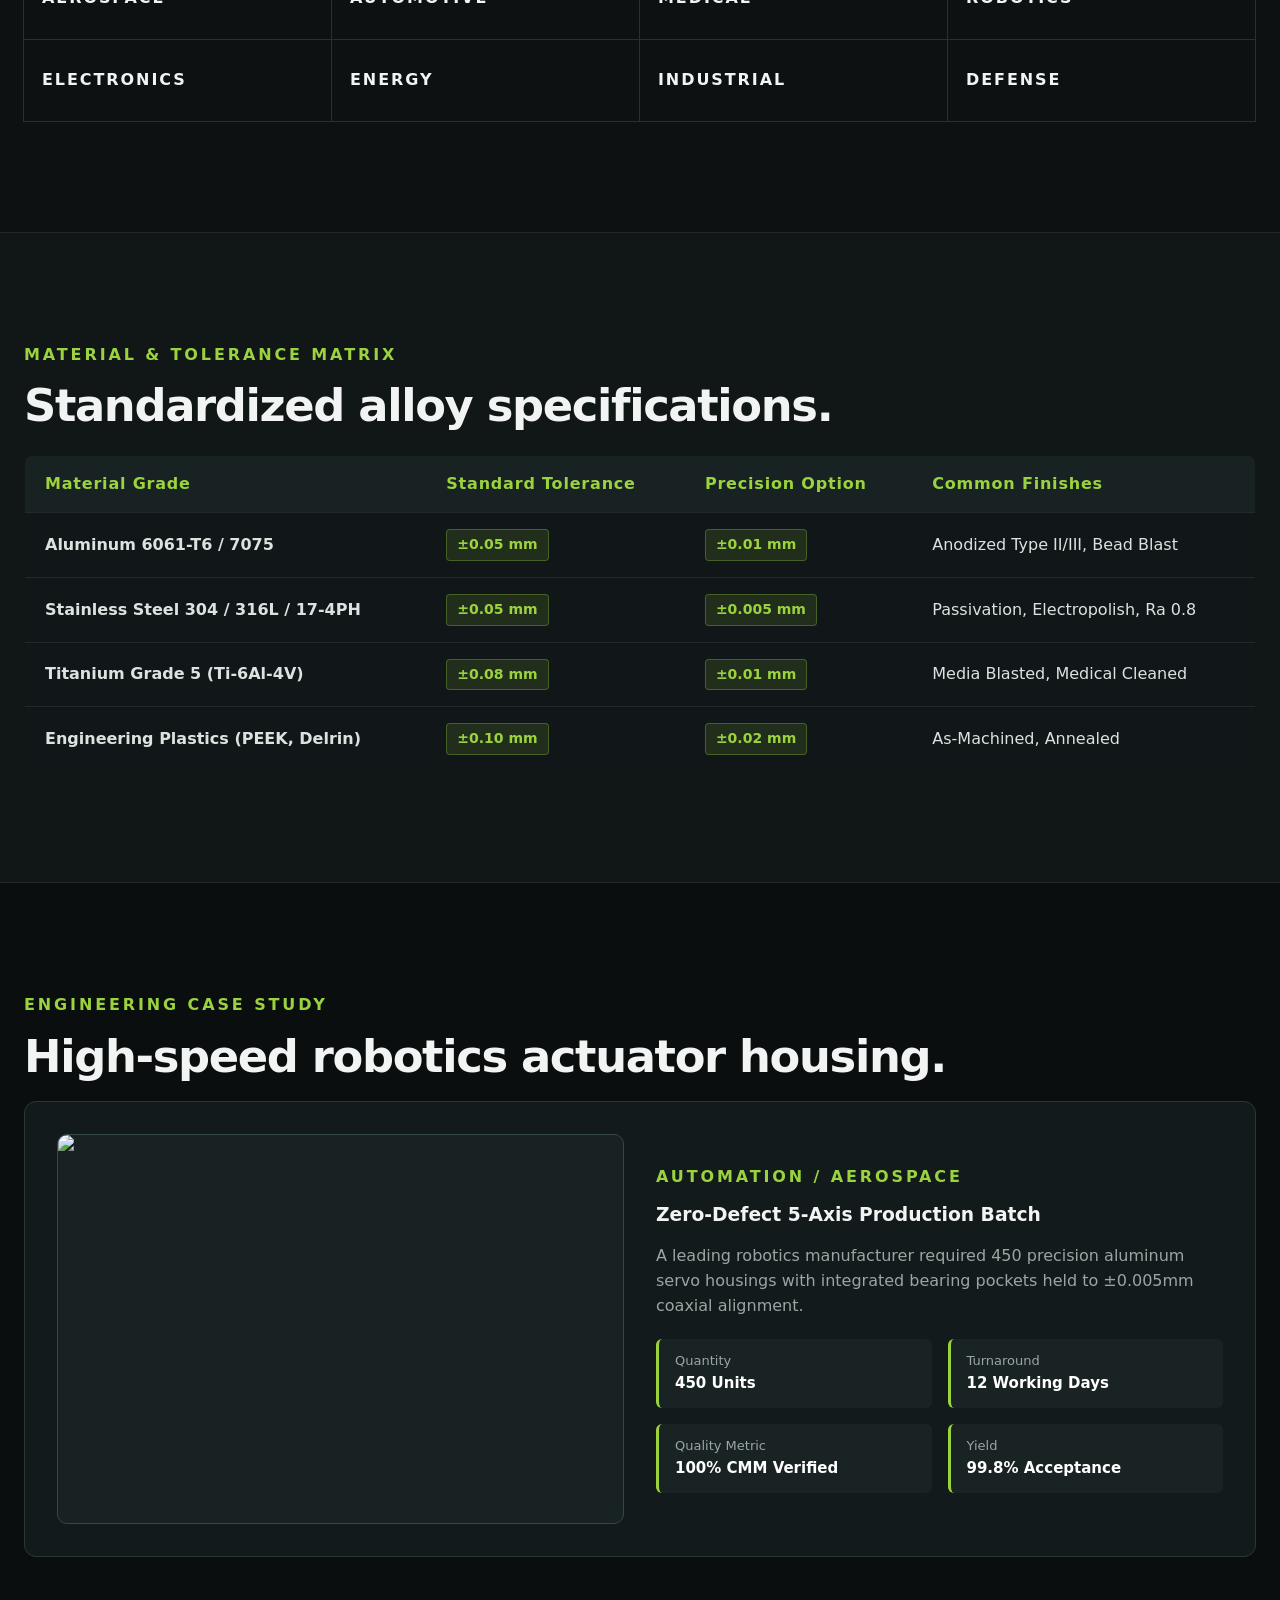
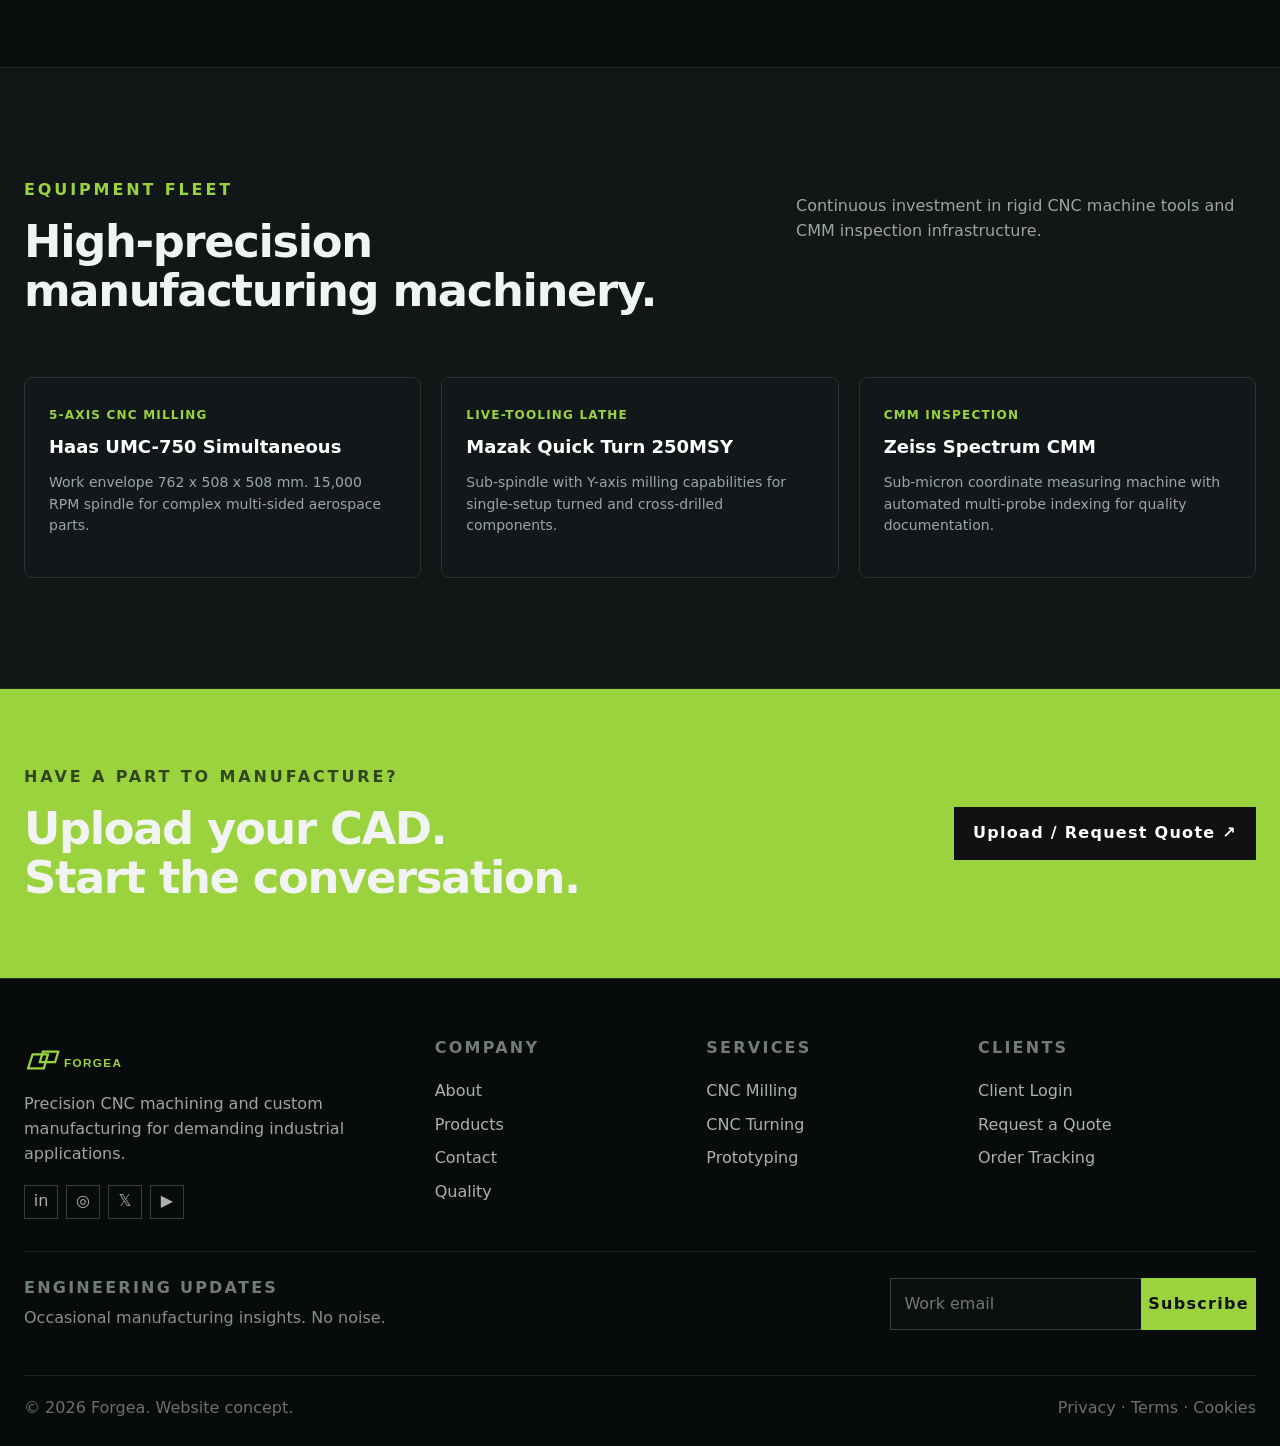
==== commit cebacda2: "12concers" ====
--- a/index.html
+++ b/index.html
@@ -4,14 +4,20 @@
 <head>
   <meta charset="UTF-8">
   <meta name="viewport" content="width=device-width, initial-scale=1.0">
+  <meta name="description" content="Forgea offers high-precision CNC machining, multi-axis milling, turning, rapid prototyping, and aerospace-grade precision manufacturing.">
+  <meta name="theme-color" content="#0b0e0f">
+  <meta property="og:title" content="Forgea — Precision Manufacturing">
+  <meta property="og:description" content="High-precision CNC machining and custom manufacturing for demanding industrial applications.">
+  <meta property="og:type" content="website">
   <title>Forgea — Precision Manufacturing</title>
   <link rel="icon" type="image/svg+xml" href="assets/favicon.svg">
   <link rel="stylesheet" href="assets/style.css">
 </head>
 
 <body data-page="home">
+  <a href="#main-content" class="skip-link">Skip to main content</a>
   <div id="site-header"></div>
-  <main>
+  <main id="main-content">
     <section class="hero hero-home">
       <div class="hero-bg"
         style="--bg:url('https://images.unsplash.com/photo-1713371398485-7bde1bde9def?auto=format&fit=crop&fm=jpg&q=85&w=1800')">
@@ -39,22 +45,22 @@
         </div>
         <div class="card-grid four">
           <a class="cap-card" href="milling.html"><span class="num">01</span>
-            <div class="visual v1"></div>
+            <div class="visual v1" role="img" aria-label="5-Axis CNC Milling Process"></div>
             <h3>CNC Milling</h3>
             <p>Multi-axis machining for complex, close-tolerance components.</p><span class="link">Explore →</span>
           </a>
           <a class="cap-card" href="turning.html"><span class="num">02</span>
-            <div class="visual v2"></div>
+            <div class="visual v2" role="img" aria-label="Precision CNC Turning and Lathe Operations"></div>
             <h3>CNC Turning</h3>
             <p>High-accuracy turned parts for demanding production programs.</p><span class="link">Explore →</span>
           </a>
           <a class="cap-card" href="prototyping.html"><span class="num">03</span>
-            <div class="visual v3"></div>
+            <div class="visual v3" role="img" aria-label="Rapid Prototyping & Engineering Development"></div>
             <h3>Prototyping</h3>
             <p>Fast development, feedback and validation before production.</p><span class="link">Explore →</span>
           </a>
           <a class="cap-card" href="products.html"><span class="num">04</span>
-            <div class="visual v4"></div>
+            <div class="visual v4" role="img" aria-label="Repeatable Precision Production Machining"></div>
             <h3>Production Parts</h3>
             <p>Repeatable machining workflows designed for consistency.</p><span class="link">Explore →</span>
           </a>
@@ -161,7 +167,7 @@
         <div class="case-study-card">
           <div class="case-study-img-box">
             <img src="https://images.unsplash.com/photo-1581092160607-ee22621dd758?auto=format&fit=crop&q=80&w=900"
-              alt="Robotics Actuator Housing" class="case-study-img" loading="lazy">
+              alt="Robotics Actuator Housing 5-Axis Precision Batch Inspection" class="case-study-img" loading="lazy" width="900" height="600">
           </div>
           <div>
             <div class="eyebrow">AUTOMATION / AEROSPACE</div>
--- a/assets/style.css
+++ b/assets/style.css
@@ -36,6 +36,12 @@
   text-decoration: none
 }
 
+img {
+  max-width: 100%;
+  height: auto;
+  vertical-align: middle;
+}
+
 button,
 input,
 textarea {
@@ -46,6 +52,29 @@
 p {
   color: var(--muted);
   font-size: 16px
+}
+
+h1, h2, h3, h4, h5, h6 {
+  font-family: inherit;
+  font-weight: 600;
+  color: var(--text);
+  line-height: 1.15;
+  margin-top: 0;
+}
+
+/* Subheadings typography */
+.subheading,
+.sub-heading,
+.subtitle,
+.lead,
+.hero p,
+.page-hero p,
+.section-head p,
+.section-head > p,
+.split p,
+.quote-banner p {
+  font-weight: 400;
+  color: var(--muted);
 }
 
 .container {
@@ -95,7 +124,9 @@
 
 .utility {
   border-bottom: 1px solid rgba(255, 255, 255, .06);
-  font-size: 16px;
+  font-size: 12.5px;
+  font-weight: 400;
+  letter-spacing: .05em;
   color: #899490
 }
 
@@ -168,9 +199,9 @@
 
 .navlinks>a,
 .dropbtn {
-  font-size: 16px;
-  font-weight: 800;
-  letter-spacing: .08em;
+  font-size: 13.5px;
+  font-weight: 600;
+  letter-spacing: .06em;
   color: #dce2df;
   background: none;
   border: 0;
@@ -215,8 +246,9 @@
 
 .dropmenu a {
   display: block;
-  padding: 13px 12px;
-  font-size: 16px;
+  padding: 11px 14px;
+  font-size: 13.5px;
+  font-weight: 400;
   color: #dce2df
 }
 
@@ -374,7 +406,7 @@
   inset: 0;
   background-image: linear-gradient(90deg, #070a0bdd 0%, #070a0daa 42%, #070a0d55 75%, #070a0d99), var(--bg);
   background-size: cover;
-  background-position: center;
+  background-position: 65% 35%;
   filter: saturate(.75)
 }
 
@@ -386,12 +418,12 @@
 }
 
 .hero h1 {
-  font-size: clamp(44px, 6vw, 88px);
-  line-height: .98;
-  letter-spacing: -.055em;
+  font-size: clamp(38px, 5.2vw, 68px);
+  line-height: 1.05;
+  letter-spacing: -.035em;
   max-width: 850px;
   margin: 0 0 24px;
-  font-weight: 850
+  font-weight: 600
 }
 
 .hero h1 span,
@@ -400,8 +432,10 @@
 }
 
 .hero p {
-  font-size: 19px;
-  max-width: 620px
+  font-size: 18px;
+  line-height: 1.6;
+  max-width: 620px;
+  font-weight: 400;
 }
 
 .actions {
@@ -434,10 +468,11 @@
 
 .section h2,
 .quote-banner h2 {
-  font-size: clamp(34px, 4vw, 56px);
-  line-height: 1.03;
-  letter-spacing: -.04em;
-  margin: 0 0 20px
+  font-size: clamp(28px, 3.5vw, 46px);
+  line-height: 1.1;
+  letter-spacing: -.03em;
+  margin: 0 0 20px;
+  font-weight: 600
 }
 
 .section-head {
@@ -487,27 +522,43 @@
 }
 
 .visual {
-  height: 180px;
-  margin: 14px 0 22px;
+  width: 100%;
+  aspect-ratio: 16 / 10;
+  min-height: 160px;
+  max-height: 240px;
+  margin: 14px 0 20px;
   background-size: cover;
-  background-position: center;
-  filter: saturate(.65)
+  background-position: center 35%;
+  background-repeat: no-repeat;
+  border-radius: 8px;
+  overflow: hidden;
+  filter: saturate(.8);
+  transition: transform 0.3s ease, filter 0.3s ease;
+}
+
+.cap-card:hover .visual {
+  filter: saturate(1);
+  transform: scale(1.02);
 }
 
 .v1 {
-  background-image: url('https://images.unsplash.com/photo-1740209475472-aa7d280f7452?auto=format&fit=crop&fm=jpg&q=82&w=1200')
+  background-image: url('https://images.unsplash.com/photo-1740209475472-aa7d280f7452?auto=format&fit=crop&fm=jpg&q=82&w=1200');
+  background-position: center 40%;
 }
 
 .v2 {
-  background-image: url('https://images.unsplash.com/photo-1666618090858-fbcee636bd3e?auto=format&fit=crop&fm=jpg&q=82&w=1200')
+  background-image: url('https://images.unsplash.com/photo-1666618090858-fbcee636bd3e?auto=format&fit=crop&fm=jpg&q=82&w=1200');
+  background-position: center 35%;
 }
 
 .v3 {
-  background-image: url('https://images.pexels.com/photos/28752153/pexels-photo-28752153.jpeg?auto=compress&cs=tinysrgb&w=1200')
+  background-image: url('https://images.pexels.com/photos/28752153/pexels-photo-28752153.jpeg?auto=compress&cs=tinysrgb&w=1200');
+  background-position: center 45%;
 }
 
 .v4 {
-  background-image: url('https://images.unsplash.com/photo-1713371398485-7bde1bde9def?auto=format&fit=crop&fm=jpg&q=82&w=1200')
+  background-image: url('https://images.unsplash.com/photo-1713371398485-7bde1bde9def?auto=format&fit=crop&fm=jpg&q=82&w=1200');
+  background-position: center 30%;
 }
 
 .cap-card h3 {
@@ -596,28 +647,32 @@
 }
 
 .material-section {
-  background: #eef1ef;
-  color: #121817
-}
-
-.material-section p,
+  background: var(--panel2);
+  color: var(--text);
+}
+
+.material-section p {
+  color: var(--muted);
+}
+
 .material-section .eyebrow {
-  color: #55705f
+  color: var(--green);
 }
 
 .material-grid {
   display: grid;
   grid-template-columns: repeat(4, 1fr);
-  border-top: 1px solid #cfd8d3
+  border-top: 1px solid var(--line);
 }
 
 .material-grid span {
   padding: 24px 0;
-  border-bottom: 1px solid #cfd8d3;
-  border-right: 1px solid #cfd8d3;
+  border-bottom: 1px solid var(--line);
+  border-right: 1px solid var(--line);
   font-size: 16px;
   font-weight: 900;
-  padding-left: 18px
+  padding-left: 18px;
+  color: var(--text);
 }
 
 .industries {
@@ -665,6 +720,13 @@
   color: #fff
 }
 
+.quote-banner p {
+  color: #243515;
+  margin: 10px 0 0;
+  font-size: 16px;
+  line-height: 1.5;
+}
+
 .page-hero {
   position: relative;
   min-height: 420px;
@@ -683,27 +745,34 @@
 }
 
 .page-hero h1 {
-  font-size: clamp(44px, 6vw, 80px);
-  line-height: 1.02;
-  letter-spacing: -.055em;
-  margin: 0 0 22px;
+  font-size: clamp(34px, 4.5vw, 56px);
+  line-height: 1.08;
+  letter-spacing: -.035em;
+  margin: 0 0 20px;
   color: #ffffff;
+  font-weight: 600;
   text-shadow: 0 2px 14px rgba(0, 0, 0, 0.65)
 }
 
 .page-hero p {
   max-width: 680px;
-  font-size: 18px;
+  font-size: 17px;
+  font-weight: 400;
   color: #e2ece7;
   text-shadow: 0 1px 8px rgba(0, 0, 0, 0.65)
 }
 
 .feature-image,
 .service-visual {
-  min-height: 470px;
+  min-height: 400px;
+  aspect-ratio: 4 / 3;
   background-size: cover;
-  background-position: center;
-  filter: saturate(.7)
+  background-position: center 35%;
+  background-repeat: no-repeat;
+  border-radius: 10px;
+  overflow: hidden;
+  filter: saturate(.8);
+  border: 1px solid var(--line);
 }
 
 .feature-image {
@@ -723,27 +792,32 @@
 }
 
 .light-grid {
-  background: #eef1ef;
-  color: #111
+  background: var(--panel);
+  color: var(--text);
+  border-top: 1px solid var(--line);
+  border-bottom: 1px solid var(--line);
 }
 
 .light-grid .eyebrow {
-  color: #55705f
+  color: var(--green);
 }
 
 .check-grid {
   display: grid;
   grid-template-columns: repeat(3, 1fr);
   gap: 12px;
-  margin-top: 34px
+  margin-top: 34px;
 }
 
 .check-grid span,
 .bullet-list span {
   padding: 17px;
-  border: 1px solid #cdd6d2;
+  border: 1px solid var(--line);
   font-size: 16px;
-  font-weight: 800
+  font-weight: 800;
+  background: var(--panel2);
+  color: var(--text);
+  border-radius: 6px;
 }
 
 .info-card {
@@ -833,9 +907,50 @@
   font-weight: 900
 }
 
-.mini-top span,
+.mini-top span {
+  color: var(--green);
+}
+
 .status {
-  color: var(--green)
+  display: inline-flex;
+  align-items: center;
+  justify-content: center;
+  gap: 6px;
+  padding: 5px 12px;
+  border-radius: 4px;
+  font-size: 12px;
+  font-weight: 800;
+  letter-spacing: 0.05em;
+  white-space: nowrap !important;
+  flex-shrink: 0 !important;
+  line-height: 1.2;
+  background: rgba(155, 211, 63, 0.15);
+  color: var(--green);
+  border: 1px solid rgba(155, 211, 63, 0.3);
+}
+
+.status-live {
+  background: rgba(155, 211, 63, 0.15);
+  color: var(--green);
+  border: 1px solid rgba(155, 211, 63, 0.3);
+}
+
+.status-pending {
+  background: rgba(224, 160, 48, 0.15) !important;
+  color: #e0a030 !important;
+  border-color: rgba(224, 160, 48, 0.3) !important;
+}
+
+body.light .status {
+  background: rgba(125, 170, 45, 0.12) !important;
+  color: #2d5a38 !important;
+  border-color: rgba(125, 170, 45, 0.3) !important;
+}
+
+body.light .status-pending {
+  background: rgba(210, 140, 20, 0.12) !important;
+  color: #b3740a !important;
+  border-color: rgba(210, 140, 20, 0.3) !important;
 }
 
 .bar {
@@ -1175,6 +1290,18 @@
   gap: 14px
 }
 
+.dash-grid.two {
+  grid-template-columns: repeat(2, 1fr);
+}
+
+.dash-grid.three {
+  grid-template-columns: repeat(3, 1fr);
+}
+
+.dash-grid.four {
+  grid-template-columns: repeat(4, 1fr);
+}
+
 .dash-card,
 .dash-panel {
   background: #111617;
@@ -1225,24 +1352,41 @@
 }
 
 .order-table {
-  border-top: 1px solid #293230;
+  border-top: 1px solid var(--line);
   display: grid;
-  grid-template-columns: repeat(3, 1fr)
+  grid-template-columns: repeat(3, 1fr);
+  margin-top: 20px;
+  padding-top: 18px;
 }
 
 .order-table div {
-  padding: 18px 10px;
-  border-right: 1px solid #293230
+  padding: 0 16px;
+  border-right: 1px solid var(--line);
+  display: flex;
+  flex-direction: column;
+  gap: 4px;
+}
+
+.order-table div:first-child {
+  padding-left: 0;
+}
+
+.order-table div:last-child {
+  border-right: none;
+  padding-right: 0;
 }
 
 .order-table span {
   display: block;
-  color: #76827e;
-  font-size: 16px
+  color: var(--muted);
+  font-size: 13px;
+  font-weight: 600;
 }
 
 .order-table b {
-  font-size: 16px
+  font-size: 15px;
+  color: var(--text);
+  font-weight: 800;
 }
 
 .file-list {
@@ -1335,19 +1479,6 @@
 
   .nav {
     height: 72px
-  }
-
-  .navlinks {
-    display: none
-  }
-
-  .menu-toggle {
-    display: block
-  }
-
-  .nav>.btn {
-    margin-left: auto;
-    margin-right: 12px
   }
 
   .card-grid.four {
@@ -1538,12 +1669,12 @@
   }
 
   .order-table {
-    grid-template-columns: 1fr
+    grid-template-columns: 1fr;
+    gap: 14px;
   }
 
   .order-table div {
-    border-right: 0;
-    border-bottom: 1px solid #293230
+    border: none;
   }
 
   .auth-card {
@@ -1598,15 +1729,17 @@
 .header-actions .theme-toggle,
 .auth-actions .rtl-toggle,
 .auth-actions .theme-toggle {
-  height: 38px !important;
-  max-height: 38px !important;
+  height: 36px !important;
+  max-height: 36px !important;
   box-sizing: border-box !important;
   display: inline-flex !important;
   align-items: center !important;
   justify-content: center !important;
-  padding: 0 16px !important;
+  padding: 0 14px !important;
   margin: 0 !important;
-  font-size: 16px !important;
+  font-size: 13px !important;
+  font-weight: 600 !important;
+  letter-spacing: .06em !important;
   line-height: 1 !important
 }
 
@@ -1690,12 +1823,12 @@
 .light .navlinks>a,
 .light .dropbtn {
   color: #111816;
-  font-weight: 800
+  font-weight: 600
 }
 
 .light .utility {
   color: #303c37;
-  font-weight: 700
+  font-weight: 400
 }
 
 .light .dropmenu {
@@ -1752,7 +1885,7 @@
 
 .light .footer h4 {
   color: #111816;
-  font-weight: 900
+  font-weight: 600
 }
 
 .light .footer a {
@@ -1834,24 +1967,6 @@
   border-color: var(--green)
 }
 
-@media(max-width:1100px) {
-  .header-actions {
-    margin-left: auto
-  }
-
-  .header-actions .btn {
-    display: inline-flex
-  }
-
-  .theme-toggle,
-  .rtl-toggle {
-    margin-left: 6px
-  }
-
-  .navlinks {
-    z-index: 10
-  }
-}
 
 @media(max-width:700px) {
   .brand i {
@@ -1875,7 +1990,7 @@
     font-size: 16px
   }
 
-  .btn-login {
+  .header-actions .btn-login {
     display: none
   }
 
@@ -2002,7 +2117,8 @@
   background: #e8eee9 !important;
   border-bottom: 1px solid #d2dad6 !important;
   color: #303c37 !important;
-  font-weight: 700 !important;
+  font-weight: 400 !important;
+  font-size: 12.5px !important;
 }
 
 body.light .utility span {
@@ -2012,7 +2128,8 @@
 body.light .navlinks>a,
 body.light .dropbtn {
   color: #111816 !important;
-  font-weight: 800 !important;
+  font-weight: 600 !important;
+  font-size: 13.5px !important;
 }
 
 body.light .navlinks>a:hover,
@@ -2028,7 +2145,8 @@
 
 body.light .dropmenu a {
   color: #111816 !important;
-  font-weight: 700 !important;
+  font-weight: 400 !important;
+  font-size: 13.5px !important;
 }
 
 body.light .dropmenu a:hover {
@@ -2605,8 +2723,9 @@
 .dash-table th,
 .dash-table td {
   padding: 16px 14px;
-  border-bottom: 1px solid #27312f;
+  border-bottom: 1px solid var(--line);
   font-size: 16px;
+  vertical-align: middle;
 }
 
 .dash-table th {
@@ -2617,12 +2736,19 @@
 }
 
 .btn-sm {
-  padding: 6px 12px;
+  display: inline-flex;
+  align-items: center;
+  justify-content: center;
+  padding: 6px 14px;
   background: #1c2526;
   border: 1px solid #364442;
   color: var(--green);
-  font-size: 16px;
+  font-size: 14px;
   font-weight: 800;
+  border-radius: 4px;
+  vertical-align: middle;
+  line-height: 1.2;
+  white-space: nowrap;
 }
 
 .btn-sm:hover {
@@ -2773,168 +2899,7 @@
   color: var(--green2) !important;
 }
 
-@media (max-width: 992px) {
-  .menu-toggle {
-    display: flex !important;
-  }
-
-  .header-actions {
-    display: none !important;
-  }
-
-  .navlinks {
-    display: none;
-    position: absolute;
-    top: 74px;
-    left: 0;
-    right: 0;
-    background: rgba(12, 17, 18, 0.98);
-    backdrop-filter: blur(16px);
-    border-bottom: 1px solid rgba(255, 255, 255, 0.12);
-    padding: 24px 24px;
-    flex-direction: column;
-    align-items: flex-start;
-    gap: 16px;
-    box-shadow: 0 24px 50px rgba(0, 0, 0, 0.6);
-    z-index: 100;
-  }
-
-  body.light .navlinks {
-    background: rgba(244, 247, 245, 0.98) !important;
-    border-bottom: 1px solid rgba(0, 0, 0, 0.12) !important;
-    box-shadow: 0 24px 50px rgba(0, 0, 0, 0.12) !important;
-  }
-
-  .navlinks.open {
-    display: flex !important;
-  }
-
-  .navlinks > a,
-  .dropdown,
-  .dropbtn {
-    width: 100%;
-    text-align: left;
-    justify-content: flex-start;
-    padding: 0 !important;
-    margin: 0 !important;
-  }
-
-  .dropdown {
-    display: flex;
-    flex-direction: column;
-    align-items: flex-start;
-  }
-
-  .dropmenu {
-    position: static !important;
-    width: 100% !important;
-    top: auto !important;
-    left: auto !important;
-    transform: none !important;
-    box-shadow: none !important;
-    border: none !important;
-    border-left: 2px solid var(--green) !important;
-    background: transparent !important;
-    padding: 6px 0 6px 14px !important;
-    margin-top: 10px !important;
-    margin-bottom: 4px !important;
-    display: none;
-    opacity: 1 !important;
-    visibility: visible !important;
-    flex-direction: column;
-    gap: 8px;
-  }
-
-  .dropdown:hover .dropmenu,
-  .dropdown:focus-within .dropmenu,
-  .dropdown.open .dropmenu {
-    display: flex !important;
-  }
-
-  .dropmenu a {
-    padding: 6px 0 !important;
-    font-size: 16px !important;
-    color: var(--muted) !important;
-    font-weight: 600 !important;
-    display: block;
-    width: 100%;
-    text-align: left;
-  }
-
-  body.light .dropmenu a {
-    color: #4b5a54 !important;
-  }
-
-  .dropmenu a:hover {
-    color: var(--green) !important;
-    background: transparent !important;
-  }
-
-  body.light .dropmenu a:hover {
-    color: var(--green2) !important;
-  }
-
-  body.rtl .navlinks {
-    align-items: flex-end;
-  }
-
-  body.rtl .navlinks > a,
-  body.rtl .dropdown,
-  body.rtl .dropbtn {
-    text-align: right;
-    justify-content: flex-end;
-  }
-
-  body.rtl .dropdown {
-    align-items: flex-end;
-  }
-
-  body.rtl .dropmenu {
-    border-left: none !important;
-    border-right: 2px solid var(--green) !important;
-    padding: 6px 14px 6px 0 !important;
-  }
-
-  body.rtl .dropmenu a {
-    text-align: right;
-  }
-
-  .mobile-actions {
-    display: flex !important;
-    flex-direction: column;
-    gap: 12px;
-    width: 100%;
-    margin-top: 14px;
-    padding-top: 18px;
-    border-top: 1px solid rgba(255, 255, 255, 0.12);
-  }
-
-  body.light .mobile-actions {
-    border-top: 1px solid rgba(0, 0, 0, 0.12) !important;
-  }
-
-  .mobile-actions .btn {
-    width: 100%;
-    text-align: center;
-    justify-content: center;
-  }
-
-  .mobile-toggles {
-    display: flex;
-    gap: 12px;
-    width: 100%;
-  }
-
-  .mobile-toggles button {
-    flex: 1;
-    height: 42px;
-    display: flex;
-    align-items: center;
-    justify-content: center;
-    font-size: 16px;
-    font-weight: 800;
-  }
-}
+
 
 /* ==========================================================================
    14 UNIQUE NEW SECTIONS STYLING
@@ -3003,11 +2968,17 @@
 @media (max-width: 768px) {
   .case-study-card { grid-template-columns: 1fr; }
 }
-.case-study-img {
-  height: 280px;
-  border-radius: 8px;
-  background: url('https://images.unsplash.com/photo-1581092160607-ee22621dd758?auto=format&fit=crop&fm=jpg&q=85&w=800') center/cover no-repeat;
+.case-study-img-box {
+  width: 100%;
+  height: 100%;
+  min-height: 280px;
+  aspect-ratio: 16 / 11;
+  border-radius: 10px;
+  overflow: hidden;
   border: 1px solid #364844;
+  background: #182223;
+  margin-bottom: 0;
+  display: flex;
 }
 .case-specs-list {
   display: grid;
@@ -3310,15 +3281,22 @@
   font-family: monospace;
   font-size: 14px;
   margin-top: 20px;
+  overflow-x: auto;
+  max-width: 100%;
 }
 .telemetry-line {
   display: flex;
-  gap: 12px;
-  padding: 6px 0;
+  flex-wrap: wrap;
+  align-items: flex-start;
+  gap: 8px 12px;
+  padding: 8px 0;
   border-bottom: 1px solid #1a2523;
   color: #b0c2bd;
-}
-.telemetry-line time { color: var(--green); font-weight: bold; }
+  word-break: break-word;
+  overflow-wrap: anywhere;
+}
+.telemetry-line time { color: var(--green); font-weight: bold; flex-shrink: 0; }
+.telemetry-line span { flex: 1 1 200px; min-width: 0; word-break: break-word; overflow-wrap: anywhere; }
 
 body.light .telemetry-stream { background: #f4f8f6 !important; border-color: #cbd6d0 !important; }
 body.light .telemetry-line { border-bottom-color: #e0e9e4 !important; color: #22302b !important; }
@@ -3432,11 +3410,10 @@
 }
 
 .visual-box,
-.step-img-box,
-.case-study-img-box {
+.step-img-box {
   width: 100%;
   aspect-ratio: 16 / 10;
-  min-height: 180px;
+  min-height: 170px;
   border-radius: 8px;
   overflow: hidden;
   margin-bottom: 16px;
@@ -3445,13 +3422,30 @@
 }
 
 .visual-img,
-.step-img,
+.step-img {
+  width: 100%;
+  height: 100%;
+  object-fit: cover;
+  object-position: center 32%;
+  display: block;
+  transition: transform 0.3s ease;
+}
+
 .case-study-img {
   width: 100%;
   height: 100%;
   object-fit: cover;
-  object-position: center;
+  object-position: center 30%;
   display: block;
+  border: none;
+  background: none;
+  transition: transform 0.3s ease;
+}
+
+.cap-card:hover .visual-img,
+article:hover .step-img,
+.case-study-card:hover .case-study-img {
+  transform: scale(1.02);
 }
 
 .visual-img[alt],
@@ -3637,6 +3631,46 @@
 
 body.light .dark-band {
   background: #e5eae6 !important;
+  color: #111716 !important;
+}
+
+body.light .material-section {
+  background: #f0f5f2 !important;
+  color: #111716 !important;
+}
+
+body.light .material-section p {
+  color: #55635f !important;
+}
+
+body.light .material-section .eyebrow {
+  color: #2d5a38 !important;
+}
+
+body.light .material-grid {
+  border-top-color: #cbd6d0 !important;
+}
+
+body.light .material-grid span {
+  border-bottom-color: #cbd6d0 !important;
+  border-right-color: #cbd6d0 !important;
+  color: #111716 !important;
+}
+
+body.light .light-grid {
+  background: #ffffff !important;
+  color: #111716 !important;
+  border-color: #cbd6d0 !important;
+}
+
+body.light .light-grid .eyebrow {
+  color: #2d5a38 !important;
+}
+
+body.light .check-grid span,
+body.light .bullet-list span {
+  background: #f7faf8 !important;
+  border-color: #cbd6d0 !important;
   color: #111716 !important;
 }
 
@@ -3814,13 +3848,25 @@
   line-height: 1.2;
 }
 
-/* 4-Card Overview Stat Grid */
+/* Stat & Panel Grids */
 .dash-grid {
   display: grid;
   grid-template-columns: repeat(4, 1fr);
   gap: 20px;
   margin-bottom: 32px;
   width: 100%;
+}
+
+.dash-grid.two {
+  grid-template-columns: repeat(2, 1fr);
+}
+
+.dash-grid.three {
+  grid-template-columns: repeat(3, 1fr);
+}
+
+.dash-grid.four {
+  grid-template-columns: repeat(4, 1fr);
 }
 
 .dash-card {
@@ -3873,14 +3919,48 @@
 
 .panel-head {
   display: flex;
+  align-items: flex-start;
+  justify-content: space-between;
+  gap: 16px;
+  margin-bottom: 18px;
+}
+
+.panel-head h2 {
+  font-size: 18px;
+  margin: 0;
+  line-height: 1.35;
+  flex: 1 1 auto;
+  min-width: 0;
+  word-break: normal;
+  overflow-wrap: break-word;
+}
+
+.status {
+  display: inline-flex;
   align-items: center;
-  justify-content: space-between;
-  margin-bottom: 18px;
-}
-
-.panel-head h2 {
-  font-size: 20px;
-  margin: 0;
+  padding: 5px 12px;
+  border-radius: 6px;
+  font-size: 11px;
+  font-weight: 800;
+  letter-spacing: 0.06em;
+  background: rgba(155, 211, 63, 0.15);
+  color: var(--green);
+  border: 1px solid rgba(155, 211, 63, 0.35);
+  white-space: nowrap;
+  flex-shrink: 0;
+  text-transform: uppercase;
+}
+
+.status.status-pending {
+  background: rgba(224, 160, 48, 0.15);
+  color: #e0a030;
+  border-color: rgba(224, 160, 48, 0.35);
+}
+
+.status.status-live {
+  background: rgba(155, 211, 63, 0.2);
+  color: var(--green);
+  border-color: var(--green);
 }
 
 /* Order Progress Bar */
@@ -3974,11 +4054,23 @@
   border: 1px solid var(--line);
   border-radius: 8px;
   padding: 14px 16px;
-}
-
-/* ==========================================
-   RESPONSIVE DESIGN SYSTEM (1024px, 768px, 480px)
-   ========================================== */
+  display: flex;
+  justify-content: space-between;
+  align-items: center;
+  gap: 16px;
+  flex-wrap: wrap;
+}
+
+.file-list li > div {
+  flex: 1 1 200px;
+  min-width: 0;
+  word-break: break-word;
+  overflow-wrap: anywhere;
+}
+
+.file-list li .btn {
+  flex-shrink: 0;
+}
 
 /* Prevent horizontal body overflow */
 html, body {
@@ -4000,12 +4092,34 @@
   max-width: 100%;
 }
 
+/* Accessibility Skip Link */
+.skip-link {
+  position: absolute;
+  top: -100px;
+  left: 16px;
+  background: var(--green);
+  color: #0b0e0f;
+  padding: 10px 16px;
+  font-weight: 800;
+  z-index: 999999;
+  border-radius: 4px;
+  transition: top 0.2s ease;
+  text-decoration: none;
+}
+.skip-link:focus {
+  top: 16px;
+}
+
 /* ------------------------------------------
-   MEDIA QUERY: Mobile Devices & Small Tablets (<= 768px)
+   MEDIA QUERY: Mobile Devices & Tablets (<= 1100px)
    ------------------------------------------ */
-@media (max-width: 768px) {
+@media (max-width: 1100px) {
   .container {
     width: min(100% - 32px, var(--max));
+  }
+
+  .hero-bg {
+    background-position: center 30% !important;
   }
 
   /* Show Menu Toggle Icon Button */
@@ -4042,21 +4156,20 @@
     width: 320px;
     max-width: 85vw;
     height: calc(100vh - 74px);
-    background: rgba(14, 19, 20, 0.98);
-    backdrop-filter: blur(16px);
-    -webkit-backdrop-filter: blur(16px);
-    border-left: 1px solid rgba(255, 255, 255, 0.1);
+    background: #0e1415 !important;
+    border-left: 1px solid rgba(255, 255, 255, 0.12);
     flex-direction: column;
     align-items: stretch;
     justify-content: flex-start;
-    gap: 0;
-    padding: 24px;
+    gap: 6px;
+    padding: 24px 20px;
     margin: 0;
     transform: translateX(100%);
     transition: transform 0.3s cubic-bezier(0.16, 1, 0.3, 1);
     overflow-y: auto;
     z-index: 9999;
-    box-shadow: -10px 0 35px rgba(0, 0, 0, 0.6);
+    box-shadow: -12px 0 40px rgba(0, 0, 0, 0.75);
+    display: flex !important;
   }
 
   .navlinks.open {
@@ -4069,7 +4182,7 @@
     right: auto;
     left: 0;
     border-left: none;
-    border-right: 1px solid rgba(255, 255, 255, 0.1);
+    border-right: 1px solid rgba(255, 255, 255, 0.12);
     transform: translateX(-100%);
   }
 
@@ -4079,19 +4192,27 @@
   }
 
   body.light .navlinks {
-    background: rgba(255, 255, 255, 0.98) !important;
-    border-left-color: rgba(0, 0, 0, 0.1) !important;
-    box-shadow: -10px 0 35px rgba(0, 0, 0, 0.15) !important;
+    background: #ffffff !important;
+    border-left-color: rgba(0, 0, 0, 0.12) !important;
+    box-shadow: -12px 0 40px rgba(0, 0, 0, 0.18) !important;
   }
 
   /* Mobile Drawer Links & Dropdowns */
   .navlinks > a,
   .dropbtn {
-    padding: 14px 0;
-    border-bottom: 1px solid rgba(255, 255, 255, 0.08);
-    width: 100%;
-    justify-content: space-between;
-    font-size: 16px;
+    padding: 13px 16px !important;
+    border-bottom: 1px solid rgba(255, 255, 255, 0.08) !important;
+    width: 100% !important;
+    display: flex !important;
+    align-items: center !important;
+    justify-content: space-between !important;
+    font-size: 14px !important;
+    font-weight: 600 !important;
+    letter-spacing: 0.05em !important;
+    color: var(--text) !important;
+    border-radius: 6px;
+    margin: 2px 0 !important;
+    text-align: left !important;
   }
 
   body.light .navlinks > a,
@@ -4100,42 +4221,109 @@
     color: #111716 !important;
   }
 
+  .navlinks > a:hover,
+  .dropbtn:hover {
+    background: rgba(255, 255, 255, 0.05) !important;
+    color: var(--green) !important;
+  }
+
+  body.light .navlinks > a:hover,
+  body.light .dropbtn:hover {
+    background: rgba(0, 0, 0, 0.04) !important;
+    color: var(--green2) !important;
+  }
+
   .navlinks > a.active::after,
   .dropbtn.active::after {
-    bottom: 0;
+    display: none;
   }
 
   .dropdown {
-    width: 100%;
+    width: 100% !important;
+    display: flex !important;
+    flex-direction: column !important;
   }
 
   .dropmenu {
-    position: static;
-    opacity: 1;
-    visibility: visible;
-    transform: none;
-    width: 100%;
-    box-shadow: none;
-    border: none;
-    background: rgba(255, 255, 255, 0.04);
-    border-radius: 8px;
-    margin: 8px 0 14px 0;
-    display: none;
-    padding: 6px;
+    position: static !important;
+    opacity: 1 !important;
+    visibility: visible !important;
+    transform: none !important;
+    width: 100% !important;
+    box-shadow: none !important;
+    border: none !important;
+    border-left: 3px solid var(--green) !important;
+    background: rgba(255, 255, 255, 0.04) !important;
+    border-radius: 6px !important;
+    margin: 6px 0 10px 0 !important;
+    display: none !important;
+    padding: 6px !important;
+    flex-direction: column !important;
+    gap: 4px !important;
+  }
+
+  body.light .dropmenu {
+    background: rgba(0, 0, 0, 0.04) !important;
+    border-left-color: var(--green2) !important;
   }
 
   .dropdown.open .dropmenu {
-    display: block;
+    display: flex !important;
+  }
+
+  .dropmenu a {
+    padding: 10px 14px !important;
+    font-size: 13.5px !important;
+    font-weight: 400 !important;
+    color: var(--muted) !important;
+    display: block !important;
+    width: 100% !important;
+    text-align: left !important;
+    border-radius: 4px !important;
+  }
+
+  body.light .dropmenu a {
+    color: #4b5a54 !important;
+  }
+
+  .dropmenu a:hover {
+    color: var(--green) !important;
+    background: rgba(255, 255, 255, 0.06) !important;
+  }
+
+  body.light .dropmenu a:hover {
+    color: var(--green2) !important;
+    background: rgba(0, 0, 0, 0.05) !important;
   }
 
   /* Mobile Action Buttons inside Side Drawer */
   .mobile-actions {
-    display: flex;
-    flex-direction: column;
-    gap: 12px;
-    margin-top: 24px;
-    padding-top: 20px;
-    border-top: 1px solid rgba(255, 255, 255, 0.1);
+    display: flex !important;
+    flex-direction: column !important;
+    gap: 12px !important;
+    width: 100% !important;
+    margin-top: 20px !important;
+    padding-top: 20px !important;
+    border-top: 1px solid rgba(255, 255, 255, 0.12) !important;
+  }
+
+  body.light .mobile-actions {
+    border-top-color: rgba(0, 0, 0, 0.12) !important;
+  }
+
+  .mobile-actions .btn {
+    width: 100% !important;
+    padding: 12px 16px !important;
+    font-size: 13.5px !important;
+    font-weight: 600 !important;
+    letter-spacing: .06em !important;
+    text-align: center !important;
+    justify-content: center !important;
+    border-radius: 6px !important;
+  }
+
+  .mobile-actions .btn-login {
+    display: inline-flex !important;
   }
 
   .mobile-toggles {
@@ -4370,8 +4558,16 @@
     gap: 16px;
   }
 
+  .dashboard-layout {
+    grid-template-columns: 1fr !important;
+  }
+
   .dash-grid {
-    grid-template-columns: 1fr;
+    grid-template-columns: 1fr !important;
+  }
+
+  .dash-grid.two {
+    grid-template-columns: 1fr !important;
   }
 
   .dash-head {
@@ -4384,8 +4580,36 @@
     width: 100%;
   }
 
+  /* Mobile One-by-One Stacking for Panel Headers & Order Tables */
+  @media (max-width: 640px) {
+    .panel-head {
+      flex-direction: column !important;
+      align-items: flex-start !important;
+      gap: 10px !important;
+    }
+
+    .panel-head .status {
+      align-self: flex-start !important;
+    }
+
+    .order-table {
+      grid-template-columns: 1fr !important;
+      gap: 12px !important;
+    }
+
+    .order-table div {
+      padding: 0 0 10px 0 !important;
+      border-right: none !important;
+      border-bottom: 1px solid var(--line);
+    }
+
+    .order-table div:last-child {
+      border-bottom: none;
+      padding-bottom: 0 !important;
+    }
+  }
+
   /* Make wide tables horizontally scrollable cleanly */
-  .dash-panel,
   .mat-matrix-table,
   .comp-table,
   .dash-table {
@@ -4395,13 +4619,19 @@
   }
 
   .quote-banner .container {
-    flex-direction: column;
-    align-items: flex-start;
-    gap: 20px;
+    display: flex !important;
+    flex-direction: column !important;
+    align-items: flex-start !important;
+    gap: 24px !important;
+  }
+
+  .quote-banner h2 {
+    margin-bottom: 0;
   }
 
   .quote-banner .btn {
     width: 100%;
+    margin-top: 6px;
   }
 
   .timeline {
@@ -4460,4 +4690,115 @@
     width: 100%;
     max-width: 100%;
   }
+}
+
+/* --- Products Page Custom CTA Section --- */
+.products-cta-section {
+  background: var(--panel2);
+  border-top: 1px solid var(--line);
+  padding: 80px 0;
+}
+
+.products-cta-grid {
+  display: grid;
+  grid-template-columns: 1.2fr 0.8fr;
+  gap: 40px;
+  align-items: center;
+}
+
+.products-cta-content h2 {
+  font-size: clamp(28px, 4vw, 42px);
+  margin: 12px 0 16px;
+  line-height: 1.15;
+  color: var(--text);
+  font-weight: 600;
+}
+
+.products-cta-content p {
+  color: var(--muted);
+  font-size: 16px;
+  line-height: 1.6;
+  font-weight: 400;
+  margin-bottom: 24px;
+}
+
+.products-badges {
+  display: flex;
+  flex-wrap: wrap;
+  gap: 12px;
+}
+
+.products-badge-item {
+  display: inline-flex;
+  align-items: center;
+  gap: 8px;
+  padding: 8px 14px;
+  background: rgba(255, 255, 255, 0.04);
+  border: 1px solid var(--line);
+  border-radius: 6px;
+  font-size: 14px;
+  font-weight: 700;
+  color: var(--text);
+}
+
+.products-action-card {
+  background: var(--panel);
+  border: 1px solid var(--line);
+  border-radius: 12px;
+  padding: 36px 30px;
+  box-shadow: 0 20px 40px rgba(0, 0, 0, 0.4);
+}
+
+.products-action-card h3 {
+  font-size: 22px;
+  margin: 0 0 10px;
+  color: var(--text);
+  font-weight: 800;
+}
+
+.products-action-card p {
+  font-size: 15px;
+  color: var(--muted);
+  margin-bottom: 24px;
+  line-height: 1.5;
+}
+
+.products-action-btns {
+  display: flex;
+  flex-direction: column;
+  gap: 12px;
+}
+
+.products-action-btns .btn {
+  width: 100%;
+  justify-content: center;
+  text-align: center;
+}
+
+body.light .products-cta-section {
+  background: #f0f5f2 !important;
+  border-top-color: #cbd6d0 !important;
+}
+
+body.light .products-badge-item {
+  background: #ffffff !important;
+  border-color: #cbd6d0 !important;
+  color: #111716 !important;
+}
+
+body.light .products-action-card {
+  background: #ffffff !important;
+  border-color: #cbd6d0 !important;
+  box-shadow: 0 15px 35px rgba(0, 0, 0, 0.08) !important;
+}
+
+body.light .products-action-card h3 {
+  color: #111716 !important;
+}
+
+@media (max-width: 992px) {
+  .products-cta-grid {
+    grid-template-columns: 1fr;
+    gap: 32px;
+  }
 }
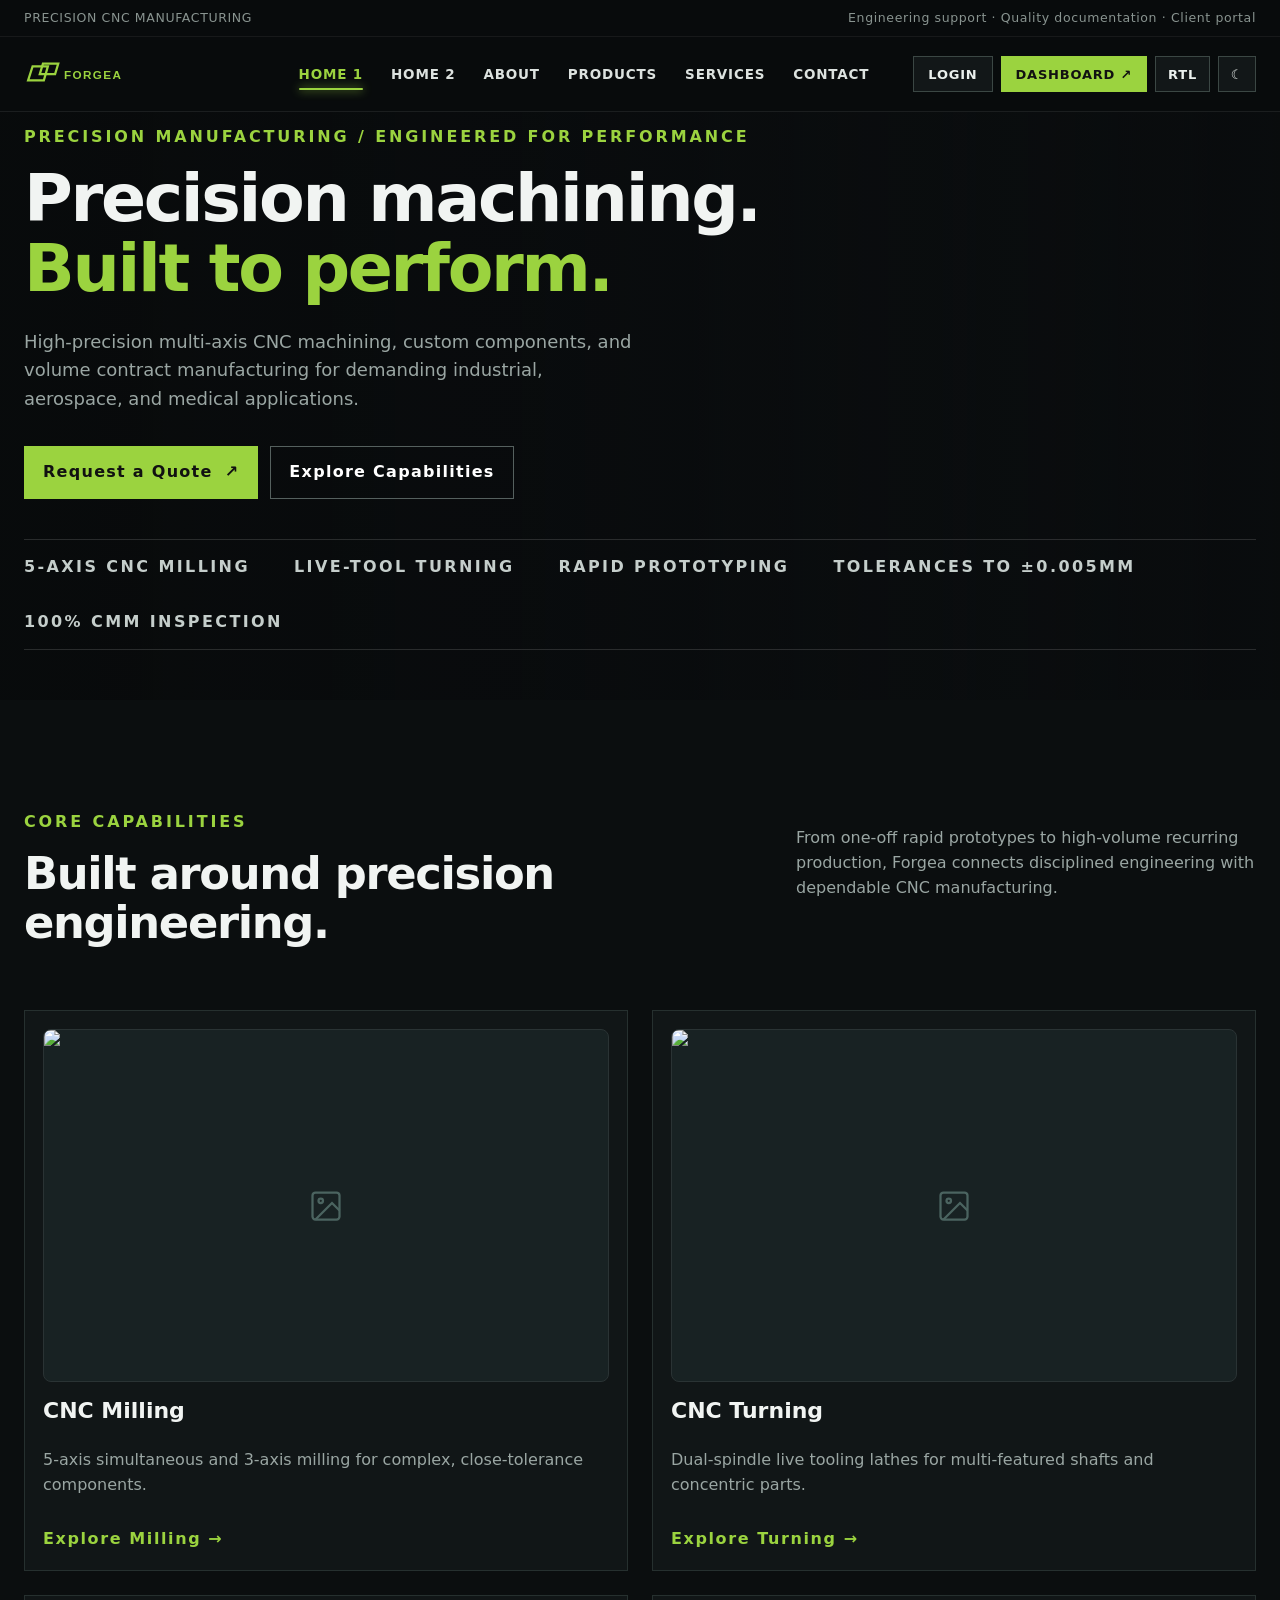
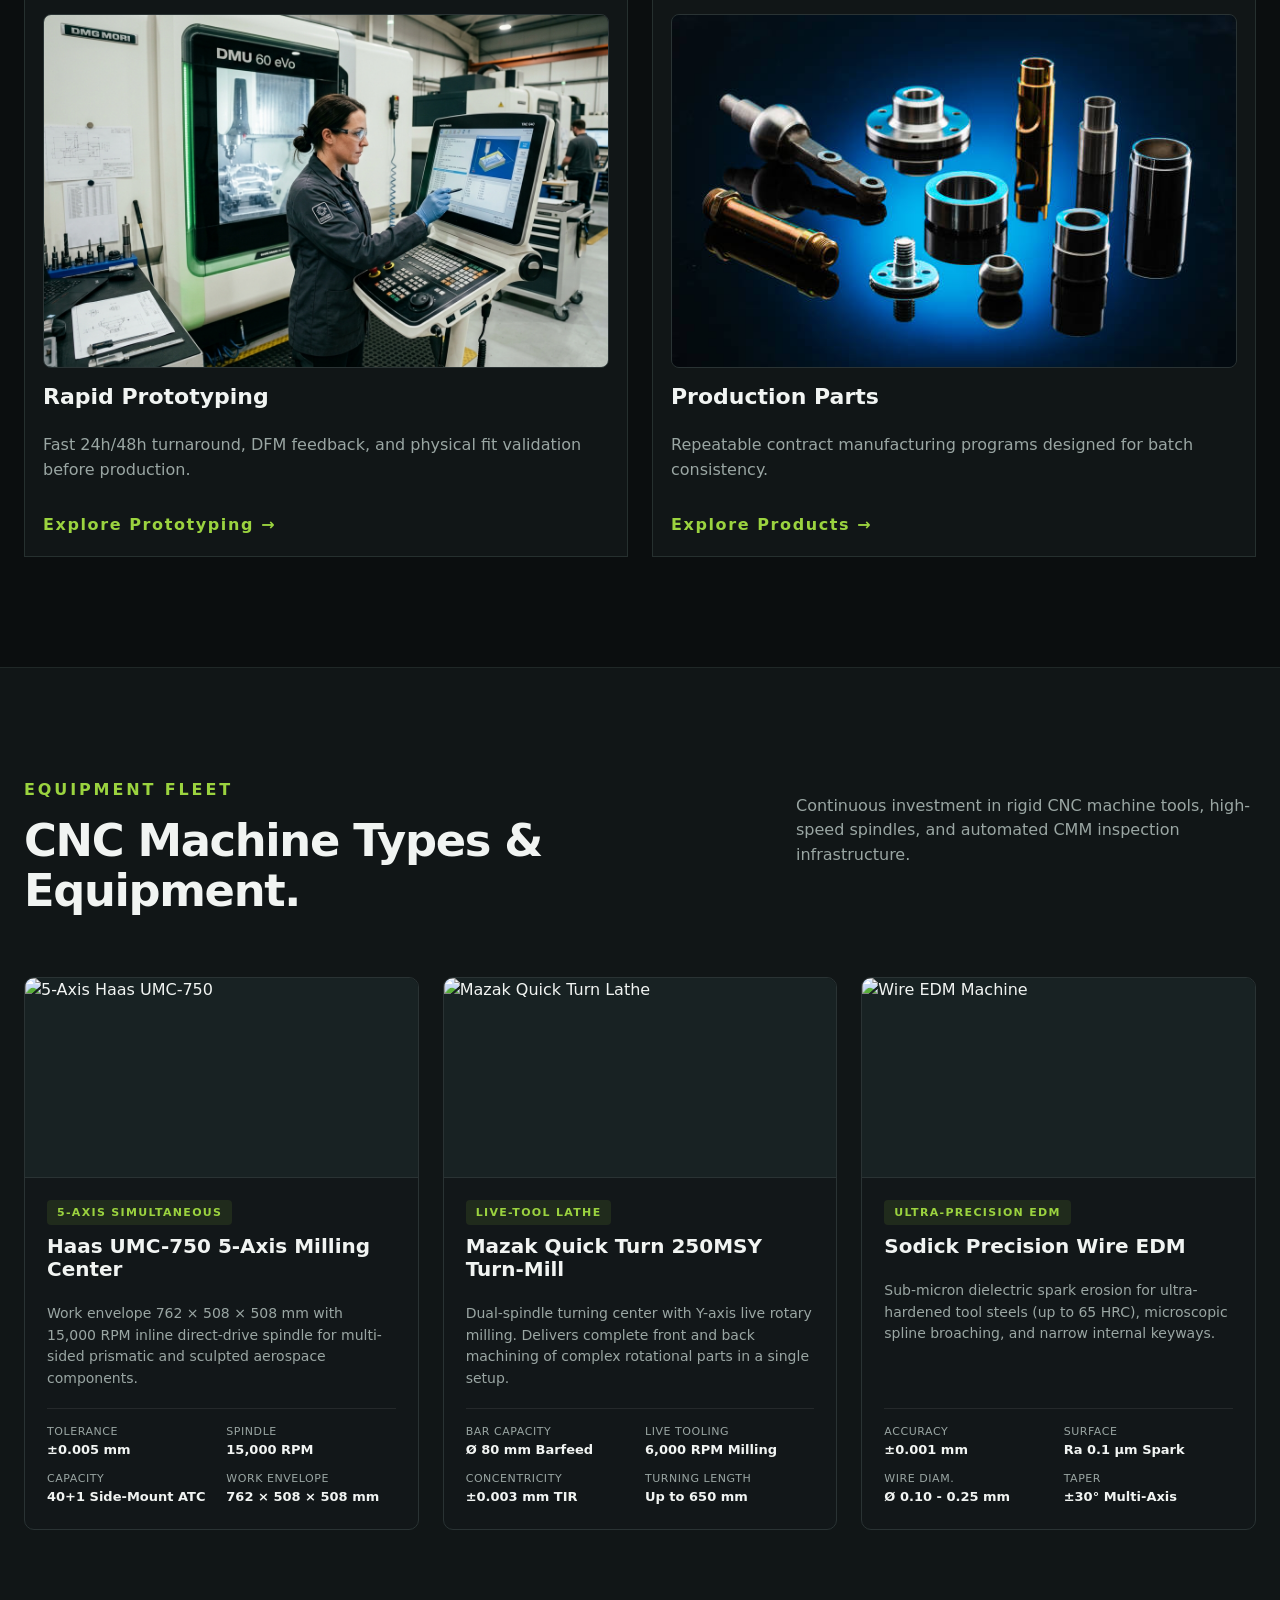
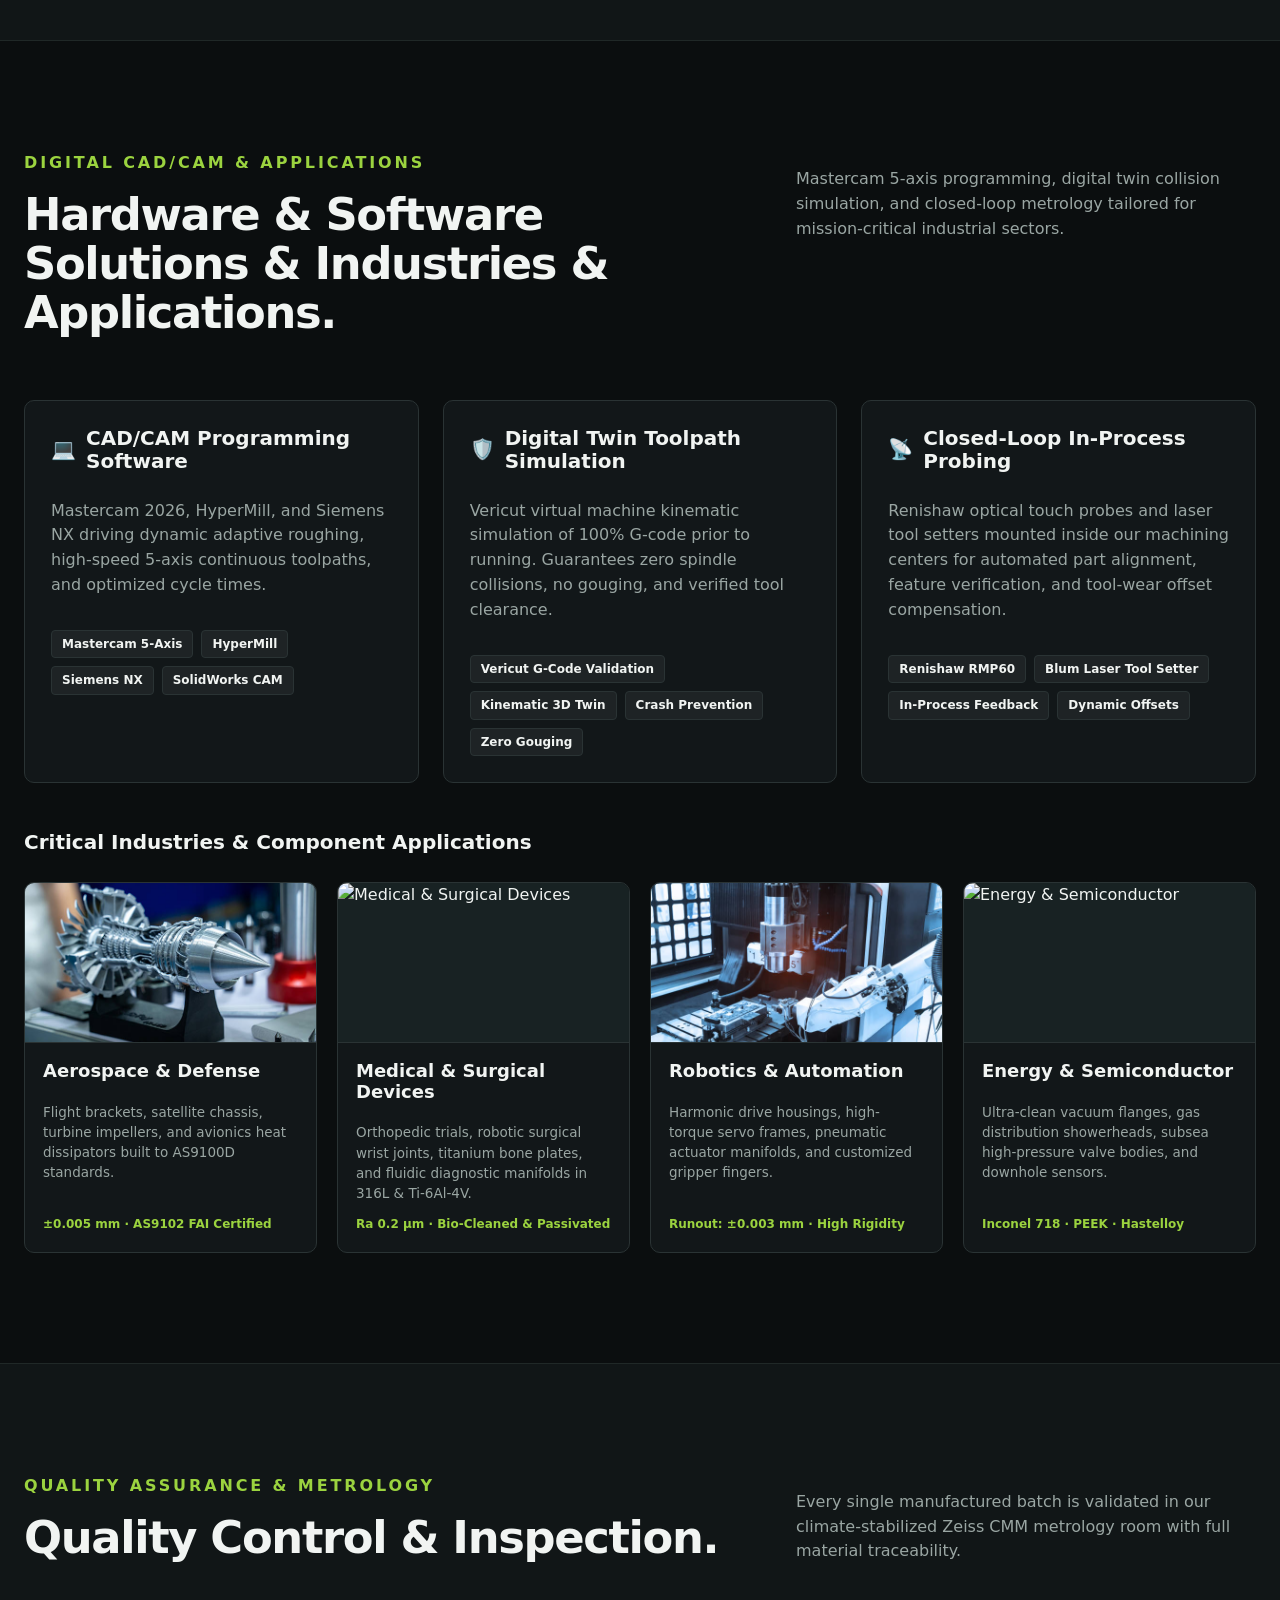
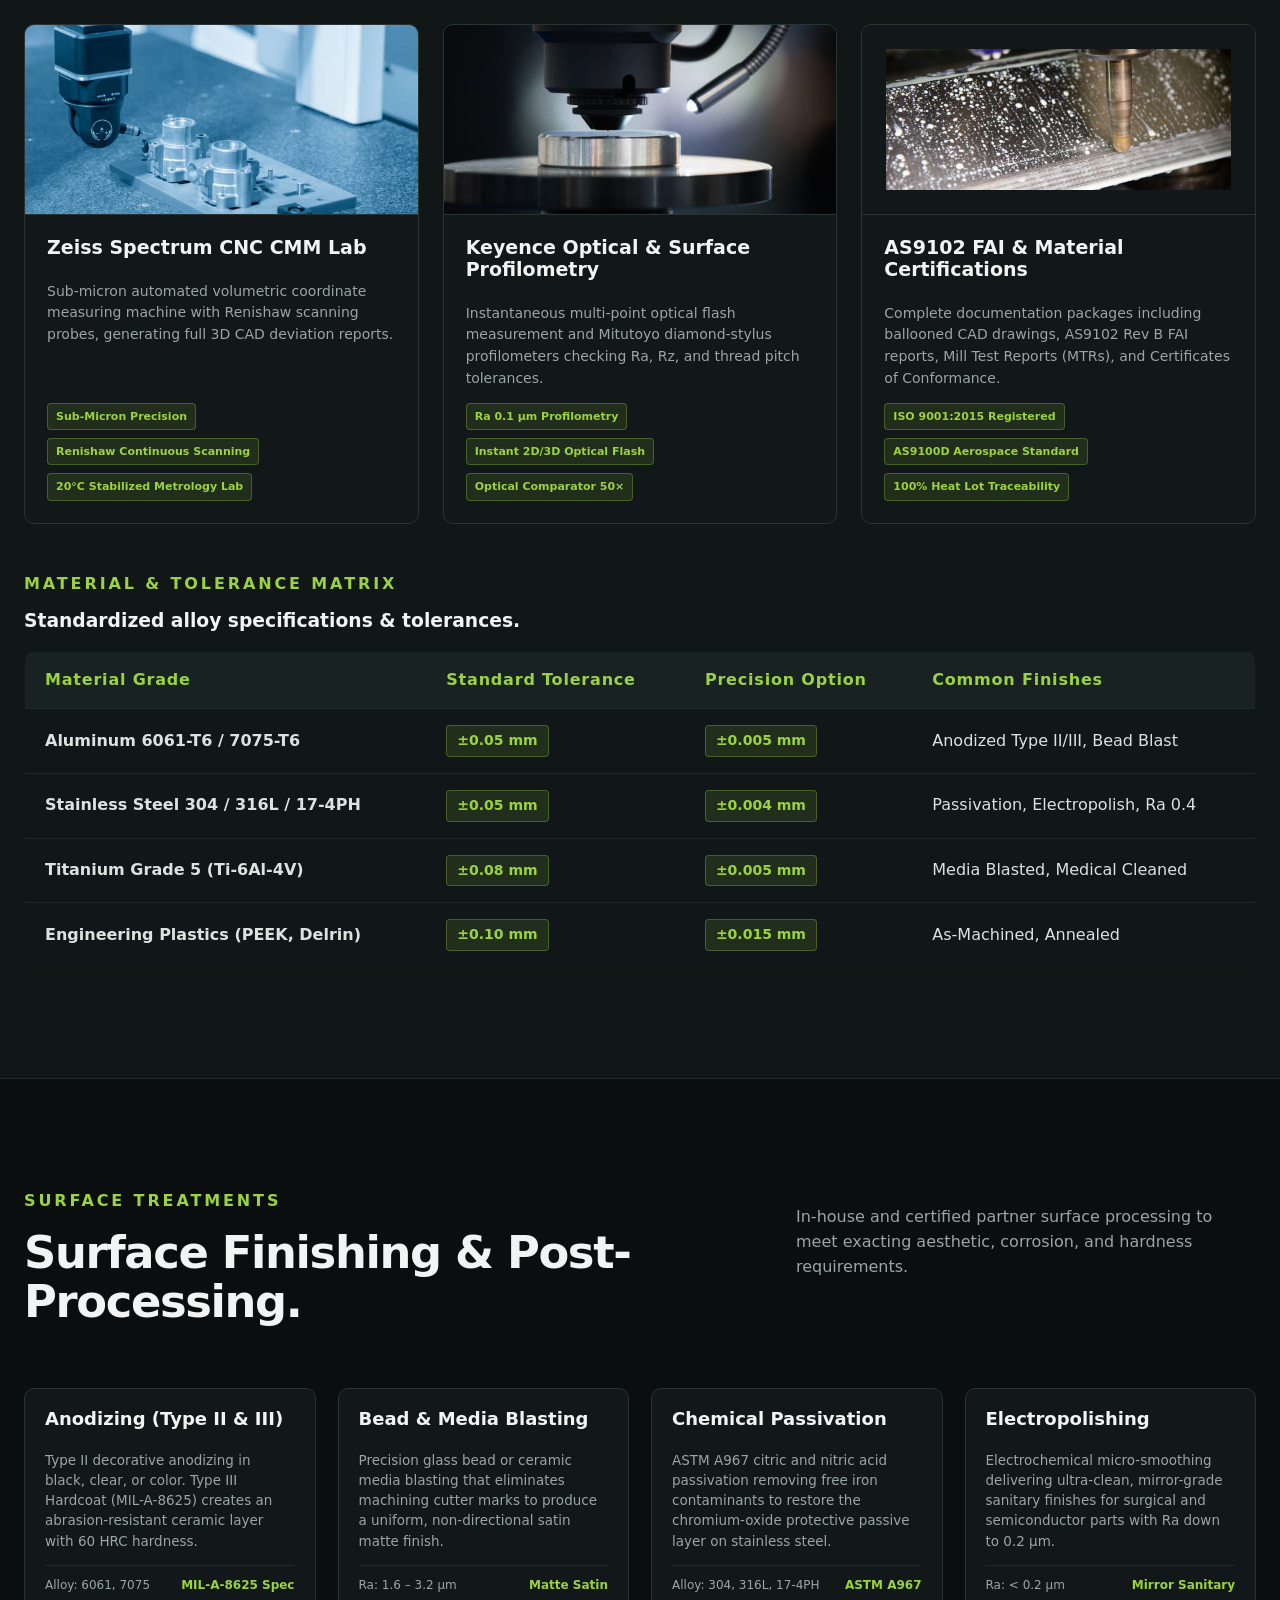
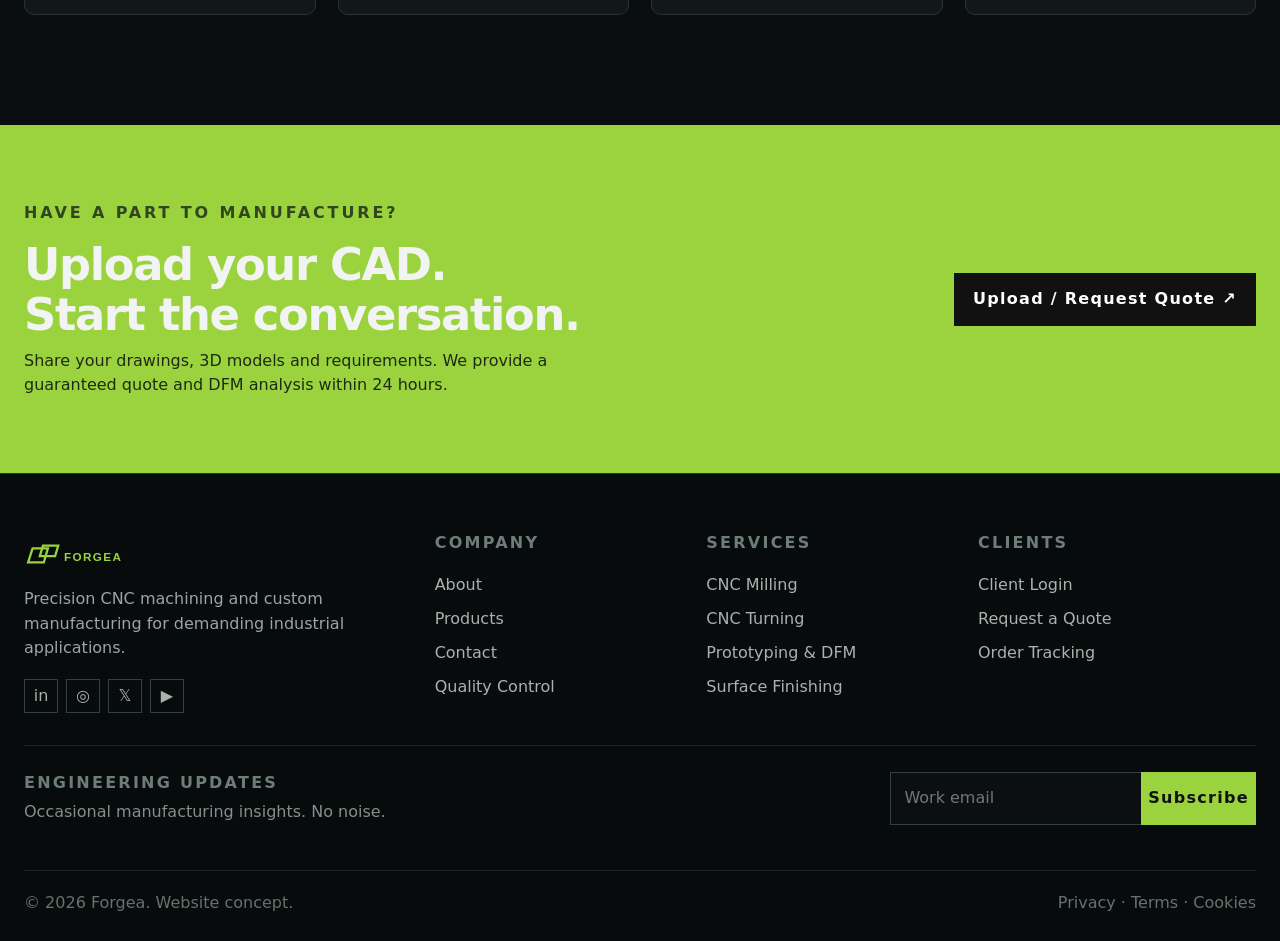
==== commit 0da5b7c1: "update" ====
--- a/index.html
+++ b/index.html
@@ -4,12 +4,14 @@
 <head>
   <meta charset="UTF-8">
   <meta name="viewport" content="width=device-width, initial-scale=1.0">
-  <meta name="description" content="Forgea offers high-precision CNC machining, multi-axis milling, turning, rapid prototyping, and aerospace-grade precision manufacturing.">
+  <meta name="description"
+    content="Forgea offers high-precision CNC machining, 5-axis milling, live-tool turning, rapid prototyping, surface finishing, and aerospace-grade precision manufacturing.">
   <meta name="theme-color" content="#0b0e0f">
   <meta property="og:title" content="Forgea — Precision Manufacturing">
-  <meta property="og:description" content="High-precision CNC machining and custom manufacturing for demanding industrial applications.">
+  <meta property="og:description"
+    content="High-precision CNC machining and custom manufacturing for demanding industrial applications.">
   <meta property="og:type" content="website">
-  <title>Forgea — Precision Manufacturing</title>
+  <title>Forgea — Precision CNC Machining & Manufacturing</title>
   <link rel="icon" type="image/svg+xml" href="assets/favicon.svg">
   <link rel="stylesheet" href="assets/style.css">
 </head>
@@ -17,213 +19,418 @@
 <body data-page="home">
   <a href="#main-content" class="skip-link">Skip to main content</a>
   <div id="site-header"></div>
+
   <main id="main-content">
+
+    <!-- Hero Section -->
     <section class="hero hero-home">
-      <div class="hero-bg"
-        style="--bg:url('https://images.unsplash.com/photo-1713371398485-7bde1bde9def?auto=format&fit=crop&fm=jpg&q=85&w=1800')">
+      <div class="hero-bg" style="--bg:url('https://images.pexels.com/photos/20607184/pexels-photo-20607184.jpeg')">
       </div>
       <div class="container hero-content">
         <div class="eyebrow">PRECISION MANUFACTURING / ENGINEERED FOR PERFORMANCE</div>
         <h1>Precision machining.<br><span>Built to perform.</span></h1>
-        <p>High-precision CNC machining and custom manufacturing for demanding industrial applications.</p>
-        <div class="actions"><a class="btn btn-primary" href="contact.html">Request a Quote <span>↗</span></a><a
-            class="btn btn-ghost" href="about.html">Explore Capabilities</a></div>
-        <div class="hero-stats"><span>CNC MILLING</span><span>CNC TURNING</span><span>PROTOTYPING</span><span>TIGHT
-            TOLERANCES</span><span>QUALITY INSPECTION</span></div>
-      </div>
-    </section>
-
-    <section class="section">
+        <p>High-precision multi-axis CNC machining, custom components, and volume contract manufacturing for demanding
+          industrial, aerospace, and medical applications.</p>
+        <div class="actions">
+          <a class="btn btn-primary" href="contact.html">Request a Quote <span>↗</span></a>
+          <a class="btn btn-ghost" href="services.html">Explore Capabilities</a>
+        </div>
+        <div class="hero-stats">
+          <span>5-AXIS CNC MILLING</span>
+          <span>LIVE-TOOL TURNING</span>
+          <span>RAPID PROTOTYPING</span>
+          <span>TOLERANCES TO ±0.005MM</span>
+          <span>100% CMM INSPECTION</span>
+        </div>
+      </div>
+    </section>
+
+    <!-- Capabilities & Custom Machining Solutions Overview -->
+    <section class="section" id="capabilities">
       <div class="container">
         <div class="section-head">
           <div>
-            <div class="eyebrow">CAPABILITIES</div>
-            <h2>Built around precision.</h2>
-          </div>
-          <p>From one-off prototypes to repeat production, Forgea connects engineering discipline with dependable
-            manufacturing.</p>
+            <div class="eyebrow">CORE CAPABILITIES</div>
+            <h2>Built around precision engineering.</h2>
+          </div>
+          <p>From one-off rapid prototypes to high-volume recurring production, Forgea connects disciplined engineering
+            with dependable CNC manufacturing.</p>
         </div>
         <div class="card-grid four">
-          <a class="cap-card" href="milling.html"><span class="num">01</span>
-            <div class="visual v1" role="img" aria-label="5-Axis CNC Milling Process"></div>
+          <a class="cap-card" href="services.html#milling">
+            <div class="visual-box">
+              <img src="https://images.pexels.com/photos/28752021/pexels-photo-28752021.jpeg"
+                alt="5-Axis CNC Milling Spindle" class="visual-img" loading="lazy">
+            </div>
             <h3>CNC Milling</h3>
-            <p>Multi-axis machining for complex, close-tolerance components.</p><span class="link">Explore →</span>
+            <p>5-axis simultaneous and 3-axis milling for complex, close-tolerance components.</p><span
+              class="link">Explore Milling →</span>
           </a>
-          <a class="cap-card" href="turning.html"><span class="num">02</span>
-            <div class="visual v2" role="img" aria-label="Precision CNC Turning and Lathe Operations"></div>
+          <a class="cap-card" href="services.html#turning">
+            <div class="visual-box">
+              <img src="https://images.pexels.com/photos/33748032/pexels-photo-33748032.jpeg"
+                alt="Live Tooling CNC Lathe" class="visual-img" loading="lazy">
+            </div>
             <h3>CNC Turning</h3>
-            <p>High-accuracy turned parts for demanding production programs.</p><span class="link">Explore →</span>
+            <p>Dual-spindle live tooling lathes for multi-featured shafts and concentric parts.</p><span
+              class="link">Explore Turning →</span>
           </a>
-          <a class="cap-card" href="prototyping.html"><span class="num">03</span>
-            <div class="visual v3" role="img" aria-label="Rapid Prototyping & Engineering Development"></div>
-            <h3>Prototyping</h3>
-            <p>Fast development, feedback and validation before production.</p><span class="link">Explore →</span>
+          <a class="cap-card" href="services.html#prototyping">
+            <div class="visual-box">
+              <img src="assets/images/process_planning.jpg" alt="Rapid Prototyping & DFM" class="visual-img"
+                loading="lazy"
+                onerror="this.onerror=null; this.src='https://images.unsplash.com/photo-1581092162384-8987c1d64718?auto=format&fit=crop&q=80&w=700';">
+            </div>
+            <h3>Rapid Prototyping</h3>
+            <p>Fast 24h/48h turnaround, DFM feedback, and physical fit validation before production.</p><span
+              class="link">Explore Prototyping →</span>
           </a>
-          <a class="cap-card" href="products.html"><span class="num">04</span>
-            <div class="visual v4" role="img" aria-label="Repeatable Precision Production Machining"></div>
+          <a class="cap-card" href="products.html">
+            <div class="visual-box">
+              <img src="assets/images/parts.jpg" alt="Production Precision Parts" class="visual-img" loading="lazy">
+            </div>
             <h3>Production Parts</h3>
-            <p>Repeatable machining workflows designed for consistency.</p><span class="link">Explore →</span>
+            <p>Repeatable contract manufacturing programs designed for batch consistency.</p><span class="link">Explore
+              Products →</span>
           </a>
         </div>
       </div>
     </section>
 
-    <section class="section dark-band">
-      <div class="container split">
-        <div>
-          <div class="eyebrow">ENGINEERING PARTNERSHIP</div>
-          <h2>From CAD file to finished part.</h2>
-          <p>Share your drawings, models and requirements. Our workflow is designed to keep engineering communication
-            clear from quotation through inspection.</p><a class="btn btn-primary" href="contact.html">Start a Project
-            ↗</a>
-        </div>
-        <div class="process">
-          <div><b>01</b><span>Quote Requested</span></div>
-          <div><b>02</b><span>Engineering Review</span></div>
-          <div><b>03</b><span>Production</span></div>
-          <div><b>04</b><span>Quality Inspection</span></div>
-          <div><b>05</b><span>Ready to Ship</span></div>
-        </div>
-      </div>
-    </section>
-
-    <section class="section">
-      <div class="container metrics">
-        <div><strong>20+</strong><span>Years Experience</span></div>
-        <div><strong>50+</strong><span>Industries Served</span></div>
-        <div><strong>99%+</strong><span>On-Time Delivery</span></div>
-        <div><strong>±0.01</strong><span>mm Capability</span></div>
-      </div>
-      <p class="note">* Replace placeholder business statistics with verified company data before launch.</p>
-    </section>
-
-
-    <section class="section industries">
-      <div class="container">
-        <div class="eyebrow">INDUSTRIES</div>
-        <h2>Parts for critical applications.</h2>
-        <div class="industry-grid">
-          <div>AEROSPACE</div>
-          <div>AUTOMOTIVE</div>
-          <div>MEDICAL</div>
-          <div>ROBOTICS</div>
-          <div>ELECTRONICS</div>
-          <div>ENERGY</div>
-          <div>INDUSTRIAL</div>
-          <div>DEFENSE</div>
-        </div>
-      </div>
-    </section>
-
-    <!-- NEW SECTION 1: Material & Tolerance Matrix -->
-    <section class="section dark-band">
-      <div class="container">
-        <div class="eyebrow">MATERIAL & TOLERANCE MATRIX</div>
-        <h2>Standardized alloy specifications.</h2>
-        <table class="mat-matrix-table">
-          <thead>
-            <tr>
-              <th>Material Grade</th>
-              <th>Standard Tolerance</th>
-              <th>Precision Option</th>
-              <th>Common Finishes</th>
-            </tr>
-          </thead>
-          <tbody>
-            <tr>
-              <td><strong>Aluminum 6061-T6 / 7075</strong></td>
-              <td><span class="tag-badge">±0.05 mm</span></td>
-              <td><span class="tag-badge">±0.01 mm</span></td>
-              <td>Anodized Type II/III, Bead Blast</td>
-            </tr>
-            <tr>
-              <td><strong>Stainless Steel 304 / 316L / 17-4PH</strong></td>
-              <td><span class="tag-badge">±0.05 mm</span></td>
-              <td><span class="tag-badge">±0.005 mm</span></td>
-              <td>Passivation, Electropolish, Ra 0.8</td>
-            </tr>
-            <tr>
-              <td><strong>Titanium Grade 5 (Ti-6Al-4V)</strong></td>
-              <td><span class="tag-badge">±0.08 mm</span></td>
-              <td><span class="tag-badge">±0.01 mm</span></td>
-              <td>Media Blasted, Medical Cleaned</td>
-            </tr>
-            <tr>
-              <td><strong>Engineering Plastics (PEEK, Delrin)</strong></td>
-              <td><span class="tag-badge">±0.10 mm</span></td>
-              <td><span class="tag-badge">±0.02 mm</span></td>
-              <td>As-Machined, Annealed</td>
-            </tr>
-          </tbody>
-        </table>
-      </div>
-    </section>
-
-    <!-- NEW SECTION 2: Case Study Spotlight -->
-    <section class="section">
-      <div class="container">
-        <div class="eyebrow">ENGINEERING CASE STUDY</div>
-        <h2>High-speed robotics actuator housing.</h2>
-        <div class="case-study-card">
-          <div class="case-study-img-box">
-            <img src="https://images.unsplash.com/photo-1581092160607-ee22621dd758?auto=format&fit=crop&q=80&w=900"
-              alt="Robotics Actuator Housing 5-Axis Precision Batch Inspection" class="case-study-img" loading="lazy" width="900" height="600">
-          </div>
-          <div>
-            <div class="eyebrow">AUTOMATION / AEROSPACE</div>
-            <h3>Zero-Defect 5-Axis Production Batch</h3>
-            <p>A leading robotics manufacturer required 450 precision aluminum servo housings with integrated bearing
-              pockets held to ±0.005mm coaxial alignment.</p>
-            <div class="case-specs-list">
-              <div class="case-spec-item"><small>Quantity</small><strong>450 Units</strong></div>
-              <div class="case-spec-item"><small>Turnaround</small><strong>12 Working Days</strong></div>
-              <div class="case-spec-item"><small>Quality Metric</small><strong>100% CMM Verified</strong></div>
-              <div class="case-spec-item"><small>Yield</small><strong>99.8% Acceptance</strong></div>
-            </div>
-          </div>
-        </div>
-      </div>
-    </section>
-
-    <!-- NEW SECTION 3: Machinery & Equipment Inventory -->
-    <section class="section dark-band">
+    <!-- CNC Machine Types & Equipment -->
+    <section class="section dark-band" id="machinery">
       <div class="container">
         <div class="section-head">
           <div>
             <div class="eyebrow">EQUIPMENT FLEET</div>
-            <h2>High-precision manufacturing machinery.</h2>
-          </div>
-          <p>Continuous investment in rigid CNC machine tools and CMM inspection infrastructure.</p>
-        </div>
-        <div class="equip-grid">
-          <div class="equip-card">
-            <span class="equip-tag">5-Axis CNC Milling</span>
-            <h3>Haas UMC-750 Simultaneous</h3>
-            <p>Work envelope 762 x 508 x 508 mm. 15,000 RPM spindle for complex multi-sided aerospace parts.</p>
-          </div>
-          <div class="equip-card">
-            <span class="equip-tag">Live-Tooling Lathe</span>
-            <h3>Mazak Quick Turn 250MSY</h3>
-            <p>Sub-spindle with Y-axis milling capabilities for single-setup turned and cross-drilled components.</p>
-          </div>
-          <div class="equip-card">
-            <span class="equip-tag">CMM Inspection</span>
-            <h3>Zeiss Spectrum CMM</h3>
-            <p>Sub-micron coordinate measuring machine with automated multi-probe indexing for quality documentation.
-            </p>
-          </div>
-        </div>
-      </div>
-    </section>
-
+            <h2>CNC Machine Types & Equipment.</h2>
+          </div>
+          <p>Continuous investment in rigid CNC machine tools, high-speed spindles, and automated CMM inspection
+            infrastructure.</p>
+        </div>
+
+        <div class="machinery-grid">
+          <div class="machinery-card">
+            <img src="https://images.unsplash.com/photo-1713371398485-7bde1bde9def?auto=format&fit=crop&q=80&w=700"
+              alt="5-Axis Haas UMC-750" class="machinery-card-img" loading="lazy">
+            <div class="machinery-card-body">
+              <span class="machinery-badge">5-Axis Simultaneous</span>
+              <h3>Haas UMC-750 5-Axis Milling Center</h3>
+              <p>Work envelope 762 × 508 × 508 mm with 15,000 RPM inline direct-drive spindle for multi-sided prismatic
+                and sculpted aerospace components.</p>
+              <div class="machinery-specs-list">
+                <div class="machinery-spec-item"><small>Tolerance</small><strong>±0.005 mm</strong></div>
+                <div class="machinery-spec-item"><small>Spindle</small><strong>15,000 RPM</strong></div>
+                <div class="machinery-spec-item"><small>Capacity</small><strong>40+1 Side-Mount ATC</strong></div>
+                <div class="machinery-spec-item"><small>Work Envelope</small><strong>762 × 508 × 508 mm</strong></div>
+              </div>
+            </div>
+          </div>
+
+          <div class="machinery-card">
+            <img src="https://images.unsplash.com/photo-1666618090858-fbcee636bd3e?auto=format&fit=crop&q=80&w=700"
+              alt="Mazak Quick Turn Lathe" class="machinery-card-img" loading="lazy">
+            <div class="machinery-card-body">
+              <span class="machinery-badge">Live-Tool Lathe</span>
+              <h3>Mazak Quick Turn 250MSY Turn-Mill</h3>
+              <p>Dual-spindle turning center with Y-axis live rotary milling. Delivers complete front and back machining
+                of complex rotational parts in a single setup.</p>
+              <div class="machinery-specs-list">
+                <div class="machinery-spec-item"><small>Bar Capacity</small><strong>Ø 80 mm Barfeed</strong></div>
+                <div class="machinery-spec-item"><small>Live Tooling</small><strong>6,000 RPM Milling</strong></div>
+                <div class="machinery-spec-item"><small>Concentricity</small><strong>±0.003 mm TIR</strong></div>
+                <div class="machinery-spec-item"><small>Turning Length</small><strong>Up to 650 mm</strong></div>
+              </div>
+            </div>
+          </div>
+
+          <div class="machinery-card">
+            <img src="https://images.unsplash.com/photo-1581092580497-e0d23cbdf1dc?auto=format&fit=crop&q=80&w=700"
+              alt="Wire EDM Machine" class="machinery-card-img" loading="lazy">
+            <div class="machinery-card-body">
+              <span class="machinery-badge">Ultra-Precision EDM</span>
+              <h3>Sodick Precision Wire EDM</h3>
+              <p>Sub-micron dielectric spark erosion for ultra-hardened tool steels (up to 65 HRC), microscopic spline
+                broaching, and narrow internal keyways.</p>
+              <div class="machinery-specs-list">
+                <div class="machinery-spec-item"><small>Accuracy</small><strong>±0.001 mm</strong></div>
+                <div class="machinery-spec-item"><small>Surface</small><strong>Ra 0.1 µm Spark</strong></div>
+                <div class="machinery-spec-item"><small>Wire Diam.</small><strong>Ø 0.10 - 0.25 mm</strong></div>
+                <div class="machinery-spec-item"><small>Taper</small><strong>±30° Multi-Axis</strong></div>
+              </div>
+            </div>
+          </div>
+        </div>
+      </div>
+    </section>
+
+    <!-- Hardware & Software Solutions / Industries & Applications -->
+    <section class="section" id="hardware-software-industries">
+      <div class="container">
+        <div class="section-head">
+          <div>
+            <div class="eyebrow">DIGITAL CAD/CAM & APPLICATIONS</div>
+            <h2>Hardware & Software Solutions & Industries & Applications.</h2>
+          </div>
+          <p>Mastercam 5-axis programming, digital twin collision simulation, and closed-loop metrology tailored for
+            mission-critical industrial sectors.</p>
+        </div>
+
+        <!-- Hardware & Software Grid -->
+        <div class="tech-solutions-grid">
+          <div class="solution-pillar-card">
+            <h3><span>💻</span> CAD/CAM Programming Software</h3>
+            <p>Mastercam 2026, HyperMill, and Siemens NX driving dynamic adaptive roughing, high-speed 5-axis continuous
+              toolpaths, and optimized cycle times.</p>
+            <div class="software-pills">
+              <span class="software-pill">Mastercam 5-Axis</span>
+              <span class="software-pill">HyperMill</span>
+              <span class="software-pill">Siemens NX</span>
+              <span class="software-pill">SolidWorks CAM</span>
+            </div>
+          </div>
+
+          <div class="solution-pillar-card">
+            <h3><span>🛡️</span> Digital Twin Toolpath Simulation</h3>
+            <p>Vericut virtual machine kinematic simulation of 100% G-code prior to running. Guarantees zero spindle
+              collisions, no gouging, and verified tool clearance.</p>
+            <div class="software-pills">
+              <span class="software-pill">Vericut G-Code Validation</span>
+              <span class="software-pill">Kinematic 3D Twin</span>
+              <span class="software-pill">Crash Prevention</span>
+              <span class="software-pill">Zero Gouging</span>
+            </div>
+          </div>
+
+          <div class="solution-pillar-card">
+            <h3><span>📡</span> Closed-Loop In-Process Probing</h3>
+            <p>Renishaw optical touch probes and laser tool setters mounted inside our machining centers for automated
+              part alignment, feature verification, and tool-wear offset compensation.</p>
+            <div class="software-pills">
+              <span class="software-pill">Renishaw RMP60</span>
+              <span class="software-pill">Blum Laser Tool Setter</span>
+              <span class="software-pill">In-Process Feedback</span>
+              <span class="software-pill">Dynamic Offsets</span>
+            </div>
+          </div>
+        </div>
+
+        <!-- Industries & Applications Cards with Images -->
+        <h3 style="font-size:20px; color:var(--text); margin:48px 0 16px 0;">Critical Industries & Component
+          Applications</h3>
+        <div class="industry-cards-grid">
+          <div class="industry-feature-card">
+            <img src="assets/images/aerospace.jpg" alt="Aerospace & Defense" class="ind-card-img" loading="lazy">
+            <div class="ind-card-body">
+              <h3>Aerospace & Defense</h3>
+              <p>Flight brackets, satellite chassis, turbine impellers, and avionics heat dissipators built to AS9100D
+                standards.</p>
+              <span class="ind-tag">±0.005 mm · AS9102 FAI Certified</span>
+            </div>
+          </div>
+
+          <div class="industry-feature-card">
+            <img src="https://images.unsplash.com/photo-1584515979956-d9f6e5d09982?auto=format&fit=crop&q=80&w=600"
+              alt="Medical & Surgical Devices" class="ind-card-img" loading="lazy">
+            <div class="ind-card-body">
+              <h3>Medical & Surgical Devices</h3>
+              <p>Orthopedic trials, robotic surgical wrist joints, titanium bone plates, and fluidic diagnostic
+                manifolds in 316L & Ti-6Al-4V.</p>
+              <span class="ind-tag">Ra 0.2 µm · Bio-Cleaned & Passivated</span>
+            </div>
+          </div>
+
+          <div class="industry-feature-card">
+            <img src="assets/images/robotics.jpg" alt="Robotics & Automation" class="ind-card-img" loading="lazy">
+            <div class="ind-card-body">
+              <h3>Robotics & Automation</h3>
+              <p>Harmonic drive housings, high-torque servo frames, pneumatic actuator manifolds, and customized gripper
+                fingers.</p>
+              <span class="ind-tag">Runout: ±0.003 mm · High Rigidity</span>
+            </div>
+          </div>
+
+          <div class="industry-feature-card">
+            <img src="https://images.unsplash.com/photo-1581092160607-ee22621dd758?auto=format&fit=crop&q=80&w=600"
+              alt="Energy & Semiconductor" class="ind-card-img" loading="lazy">
+            <div class="ind-card-body">
+              <h3>Energy & Semiconductor</h3>
+              <p>Ultra-clean vacuum flanges, gas distribution showerheads, subsea high-pressure valve bodies, and
+                downhole sensors.</p>
+              <span class="ind-tag">Inconel 718 · PEEK · Hastelloy</span>
+            </div>
+          </div>
+        </div>
+      </div>
+    </section>
+
+    <!-- Quality Control & Inspection -->
+    <section class="section dark-band" id="quality">
+      <div class="container">
+        <div class="section-head">
+          <div>
+            <div class="eyebrow">QUALITY ASSURANCE & METROLOGY</div>
+            <h2>Quality Control & Inspection.</h2>
+          </div>
+          <p>Every single manufactured batch is validated in our climate-stabilized Zeiss CMM metrology room with full
+            material traceability.</p>
+        </div>
+
+        <div class="qc-feature-grid">
+          <div class="qc-card">
+            <img src="assets/images/CNC CMM Lab.jpg" alt="Zeiss CMM Inspection" class="qc-card-img" loading="lazy">
+            <div class="qc-card-body">
+              <h3>Zeiss Spectrum CNC CMM Lab</h3>
+              <p>Sub-micron automated volumetric coordinate measuring machine with Renishaw scanning probes, generating
+                full 3D CAD deviation reports.</p>
+              <div class="qc-card-specs">
+                <span class="qc-badge">Sub-Micron Precision</span>
+                <span class="qc-badge">Renishaw Continuous Scanning</span>
+                <span class="qc-badge">20°C Stabilized Metrology Lab</span>
+              </div>
+            </div>
+          </div>
+
+          <div class="qc-card">
+            <img src="assets/images/optical.jpg" alt="Keyence Optical & Surface Roughness Inspection"
+              class="qc-card-img" loading="lazy">
+            <div class="qc-card-body">
+              <h3>Keyence Optical & Surface Profilometry</h3>
+              <p>Instantaneous multi-point optical flash measurement and Mitutoyo diamond-stylus profilometers checking
+                Ra, Rz, and thread pitch tolerances.</p>
+              <div class="qc-card-specs">
+                <span class="qc-badge">Ra 0.1 µm Profilometry</span>
+                <span class="qc-badge">Instant 2D/3D Optical Flash</span>
+                <span class="qc-badge">Optical Comparator 50×</span>
+              </div>
+            </div>
+          </div>
+
+          <div class="qc-card">
+            <img src="assets/images/certi.jpg" alt="AS9102 First Article Inspection Reports" class="qc-card-img"
+              loading="lazy" style="padding: 24px; background: #121819;">
+            <div class="qc-card-body">
+              <h3>AS9102 FAI & Material Certifications</h3>
+              <p>Complete documentation packages including ballooned CAD drawings, AS9102 Rev B FAI reports, Mill Test
+                Reports (MTRs), and Certificates of Conformance.</p>
+              <div class="qc-card-specs">
+                <span class="qc-badge">ISO 9001:2015 Registered</span>
+                <span class="qc-badge">AS9100D Aerospace Standard</span>
+                <span class="qc-badge">100% Heat Lot Traceability</span>
+              </div>
+            </div>
+          </div>
+        </div>
+
+        <!-- Material & Tolerance Matrix -->
+        <div style="margin-top: 48px;">
+          <div class="eyebrow">MATERIAL & TOLERANCE MATRIX</div>
+          <h3>Standardized alloy specifications & tolerances.</h3>
+          <table class="mat-matrix-table" style="margin-top:16px;">
+            <thead>
+              <tr>
+                <th>Material Grade</th>
+                <th>Standard Tolerance</th>
+                <th>Precision Option</th>
+                <th>Common Finishes</th>
+              </tr>
+            </thead>
+            <tbody>
+              <tr>
+                <td><strong>Aluminum 6061-T6 / 7075-T6</strong></td>
+                <td><span class="tag-badge">±0.05 mm</span></td>
+                <td><span class="tag-badge">±0.005 mm</span></td>
+                <td>Anodized Type II/III, Bead Blast</td>
+              </tr>
+              <tr>
+                <td><strong>Stainless Steel 304 / 316L / 17-4PH</strong></td>
+                <td><span class="tag-badge">±0.05 mm</span></td>
+                <td><span class="tag-badge">±0.004 mm</span></td>
+                <td>Passivation, Electropolish, Ra 0.4</td>
+              </tr>
+              <tr>
+                <td><strong>Titanium Grade 5 (Ti-6Al-4V)</strong></td>
+                <td><span class="tag-badge">±0.08 mm</span></td>
+                <td><span class="tag-badge">±0.005 mm</span></td>
+                <td>Media Blasted, Medical Cleaned</td>
+              </tr>
+              <tr>
+                <td><strong>Engineering Plastics (PEEK, Delrin)</strong></td>
+                <td><span class="tag-badge">±0.10 mm</span></td>
+                <td><span class="tag-badge">±0.015 mm</span></td>
+                <td>As-Machined, Annealed</td>
+              </tr>
+            </tbody>
+          </table>
+        </div>
+      </div>
+    </section>
+
+    <!-- Surface Finishing & Post-Processing -->
+    <section class="section" id="finishing">
+      <div class="container">
+        <div class="section-head">
+          <div>
+            <div class="eyebrow">SURFACE TREATMENTS</div>
+            <h2>Surface Finishing & Post-Processing.</h2>
+          </div>
+          <p>In-house and certified partner surface processing to meet exacting aesthetic, corrosion, and hardness
+            requirements.</p>
+        </div>
+
+        <div class="finishing-showcase-grid">
+          <div class="finishing-tile">
+            <div class="finishing-body">
+              <h3>Anodizing (Type II & III)</h3>
+              <p>Type II decorative anodizing in black, clear, or color. Type III Hardcoat (MIL-A-8625) creates an
+                abrasion-resistant ceramic layer with 60 HRC hardness.</p>
+              <div class="finishing-meta"><span>Alloy: 6061, 7075</span><strong>MIL-A-8625 Spec</strong></div>
+            </div>
+          </div>
+
+          <div class="finishing-tile">
+            <div class="finishing-body">
+              <h3>Bead & Media Blasting</h3>
+              <p>Precision glass bead or ceramic media blasting that eliminates machining cutter marks to produce a
+                uniform, non-directional satin matte finish.</p>
+              <div class="finishing-meta"><span>Ra: 1.6 – 3.2 µm</span><strong>Matte Satin</strong></div>
+            </div>
+          </div>
+
+          <div class="finishing-tile">
+            <div class="finishing-body">
+              <h3>Chemical Passivation</h3>
+              <p>ASTM A967 citric and nitric acid passivation removing free iron contaminants to restore the
+                chromium-oxide protective passive layer on stainless steel.</p>
+              <div class="finishing-meta"><span>Alloy: 304, 316L, 17-4PH</span><strong>ASTM A967</strong></div>
+            </div>
+          </div>
+
+          <div class="finishing-tile">
+            <div class="finishing-body">
+              <h3>Electropolishing</h3>
+              <p>Electrochemical micro-smoothing delivering ultra-clean, mirror-grade sanitary finishes for surgical and
+                semiconductor parts with Ra down to 0.2 µm.</p>
+              <div class="finishing-meta"><span>Ra: < 0.2 µm</span><strong>Mirror Sanitary</strong></div>
+            </div>
+          </div>
+        </div>
+      </div>
+    </section>
+
+    <!-- Quote Banner -->
     <section class="quote-banner">
       <div class="container">
         <div>
           <div class="eyebrow">HAVE A PART TO MANUFACTURE?</div>
           <h2>Upload your CAD.<br>Start the conversation.</h2>
-        </div><a class="btn btn-primary" href="contact.html">Upload / Request Quote ↗</a>
-      </div>
-    </section>
+          <p style="margin-top:10px; color:#1e2a14; max-width:600px;">Share your drawings, 3D models and requirements.
+            We provide a guaranteed quote and DFM analysis within 24 hours.</p>
+        </div>
+        <a class="btn btn-primary" href="contact.html">Upload / Request Quote ↗</a>
+      </div>
+    </section>
+
   </main>
   <div id="site-footer"></div>
   <script src="assets/app.js"></script>
--- a/assets/style.css
+++ b/assets/style.css
@@ -408,6 +408,18 @@
   background-size: cover;
   background-position: 65% 35%;
   filter: saturate(.75)
+}
+
+.hero-capacity .hero-bg,
+.hero-bg-flipped {
+  transform: scaleX(-1);
+  background-image: linear-gradient(270deg, #070a0bdd 0%, #070a0daa 42%, #070a0d55 75%, #070a0d99), var(--bg);
+}
+
+body.rtl .hero-capacity .hero-bg,
+body.rtl .hero-bg-flipped {
+  transform: scaleX(1);
+  background-image: linear-gradient(90deg, #070a0bdd 0%, #070a0daa 42%, #070a0d55 75%, #070a0d99), var(--bg);
 }
 
 .hero-content {
@@ -3114,18 +3126,19 @@
   text-align: center;
 }
 .team-avatar {
-  width: 70px;
-  height: 70px;
+  width: 84px;
+  height: 84px;
   border-radius: 50%;
+  object-fit: cover;
+  object-position: center 20%;
   background: #1f2b28;
   color: var(--green);
   font-weight: 900;
   font-size: 22px;
-  display: flex;
-  align-items: center;
-  justify-content: center;
+  display: block;
   margin: 0 auto 16px auto;
   border: 2px solid var(--green);
+  box-shadow: 0 4px 14px rgba(0, 0, 0, 0.4);
 }
 .team-card h3 { margin: 8px 0 4px 0; font-size: 18px; color: #fff; }
 .team-role { font-size: 13px; color: var(--green); font-weight: 700; margin-bottom: 8px; }
@@ -4801,4 +4814,742 @@
     grid-template-columns: 1fr;
     gap: 32px;
   }
+}
+
+/* ==========================================================================
+   ENHANCED CNC SECTIONS: MACHINERY, TECH, QC, FINISHING, GALLERY, WHY CHOOSE
+   ========================================================================== */
+
+/* --- 1. CNC Machine Types & Equipment Grid --- */
+.machinery-grid {
+  display: grid;
+  grid-template-columns: repeat(auto-fit, minmax(280px, 1fr));
+  gap: 24px;
+  margin-top: 28px;
+}
+
+.machinery-card {
+  background: var(--panel);
+  border: 1px solid var(--line);
+  border-radius: 10px;
+  overflow: hidden;
+  display: flex;
+  flex-direction: column;
+  transition: transform 0.25s ease, border-color 0.25s ease, box-shadow 0.25s ease;
+}
+
+.machinery-card:hover {
+  transform: translateY(-4px);
+  border-color: var(--green);
+  box-shadow: 0 14px 30px rgba(0, 0, 0, 0.35);
+}
+
+.machinery-card-img {
+  width: 100%;
+  height: 200px;
+  object-fit: cover;
+  display: block;
+  border-bottom: 1px solid var(--line);
+  background: #182223;
+}
+
+.machinery-card-body {
+  padding: 22px;
+  display: flex;
+  flex-direction: column;
+  flex: 1;
+}
+
+.machinery-badge {
+  display: inline-block;
+  font-size: 11px;
+  font-weight: 800;
+  letter-spacing: 0.12em;
+  text-transform: uppercase;
+  color: var(--green);
+  background: rgba(155, 211, 63, 0.1);
+  padding: 4px 10px;
+  border-radius: 4px;
+  margin-bottom: 10px;
+  align-self: flex-start;
+}
+
+.machinery-card h3 {
+  font-size: 20px;
+  margin: 0 0 8px 0;
+  color: var(--text);
+  font-weight: 700;
+}
+
+.machinery-card p {
+  font-size: 14px;
+  line-height: 1.55;
+  color: var(--muted);
+  margin-bottom: 18px;
+}
+
+.machinery-specs-list {
+  margin-top: auto;
+  display: grid;
+  grid-template-columns: 1fr 1fr;
+  gap: 10px;
+  padding-top: 14px;
+  border-top: 1px solid rgba(255, 255, 255, 0.08);
+}
+
+.machinery-spec-item {
+  font-size: 12px;
+}
+
+.machinery-spec-item small {
+  display: block;
+  color: var(--muted);
+  font-size: 11px;
+  text-transform: uppercase;
+  letter-spacing: 0.05em;
+}
+
+.machinery-spec-item strong {
+  color: var(--text);
+  font-size: 13px;
+  font-weight: 600;
+}
+
+/* --- 2. Hardware & Software Solutions & Industries --- */
+.tech-solutions-grid {
+  display: grid;
+  grid-template-columns: repeat(auto-fit, minmax(320px, 1fr));
+  gap: 24px;
+  margin-top: 28px;
+}
+
+.solution-pillar-card {
+  background: var(--panel);
+  border: 1px solid var(--line);
+  border-radius: 10px;
+  padding: 26px;
+  display: flex;
+  flex-direction: column;
+}
+
+.solution-pillar-card h3 {
+  font-size: 20px;
+  margin: 0 0 10px 0;
+  color: var(--text);
+  font-weight: 700;
+  display: flex;
+  align-items: center;
+  gap: 10px;
+}
+
+.software-pills {
+  display: flex;
+  flex-wrap: wrap;
+  gap: 8px;
+  margin: 16px 0 0 0;
+}
+
+.software-pill {
+  font-size: 12px;
+  font-weight: 600;
+  padding: 4px 10px;
+  border-radius: 4px;
+  background: rgba(255, 255, 255, 0.05);
+  border: 1px solid var(--line);
+  color: var(--text);
+}
+
+.industry-cards-grid {
+  display: grid;
+  grid-template-columns: repeat(auto-fit, minmax(260px, 1fr));
+  gap: 20px;
+  margin-top: 28px;
+}
+
+.industry-feature-card {
+  background: var(--panel);
+  border: 1px solid var(--line);
+  border-radius: 10px;
+  overflow: hidden;
+  transition: transform 0.25s ease, border-color 0.25s ease;
+  display: flex;
+  flex-direction: column;
+}
+
+.industry-feature-card:hover {
+  transform: translateY(-4px);
+  border-color: var(--green);
+}
+
+.ind-card-img {
+  width: 100%;
+  height: 160px;
+  object-fit: cover;
+  border-bottom: 1px solid var(--line);
+  background: #182223;
+}
+
+.ind-card-body {
+  padding: 18px;
+  flex: 1;
+  display: flex;
+  flex-direction: column;
+}
+
+.ind-card-body h3 {
+  font-size: 18px;
+  margin: 0 0 6px 0;
+  color: var(--text);
+  font-weight: 700;
+}
+
+.ind-card-body p {
+  font-size: 13.5px;
+  line-height: 1.5;
+  margin-bottom: 12px;
+  color: var(--muted);
+}
+
+.ind-tag {
+  margin-top: auto;
+  font-size: 12px;
+  font-weight: 600;
+  color: var(--green);
+}
+
+/* --- 3. Quality Control & Inspection Suite --- */
+.qc-feature-grid {
+  display: grid;
+  grid-template-columns: repeat(auto-fit, minmax(280px, 1fr));
+  gap: 24px;
+  margin-top: 28px;
+}
+
+.qc-card {
+  background: var(--panel);
+  border: 1px solid var(--line);
+  border-radius: 10px;
+  overflow: hidden;
+  display: flex;
+  flex-direction: column;
+  transition: transform 0.25s ease, border-color 0.25s ease;
+}
+
+.qc-card:hover {
+  transform: translateY(-4px);
+  border-color: var(--green);
+}
+
+.qc-card-img {
+  width: 100%;
+  height: 190px;
+  object-fit: cover;
+  border-bottom: 1px solid var(--line);
+  background: #182223;
+}
+
+.qc-card-body {
+  padding: 22px;
+  flex: 1;
+  display: flex;
+  flex-direction: column;
+}
+
+.qc-card h3 {
+  font-size: 19px;
+  margin: 0 0 8px 0;
+  color: var(--text);
+  font-weight: 700;
+}
+
+.qc-card p {
+  font-size: 14px;
+  line-height: 1.55;
+  color: var(--muted);
+  margin-bottom: 14px;
+}
+
+.qc-card-specs {
+  margin-top: auto;
+  display: flex;
+  flex-wrap: wrap;
+  gap: 8px;
+}
+
+.qc-badge {
+  font-size: 11px;
+  font-weight: 700;
+  padding: 4px 8px;
+  border-radius: 4px;
+  background: rgba(155, 211, 63, 0.12);
+  color: var(--green);
+  border: 1px solid rgba(155, 211, 63, 0.3);
+}
+
+/* --- 4. Surface Finishing & Post-Processing --- */
+.finishing-showcase-grid {
+  display: grid;
+  grid-template-columns: repeat(auto-fit, minmax(260px, 1fr));
+  gap: 22px;
+  margin-top: 28px;
+}
+
+.finishing-tile {
+  background: var(--panel);
+  border: 1px solid var(--line);
+  border-radius: 10px;
+  overflow: hidden;
+  display: flex;
+  flex-direction: column;
+  transition: transform 0.25s ease, border-color 0.25s ease;
+}
+
+.finishing-tile:hover {
+  transform: translateY(-4px);
+  border-color: var(--green);
+}
+
+.finishing-img-box {
+  width: 100%;
+  height: 160px;
+  position: relative;
+  overflow: hidden;
+  background: #182223;
+}
+
+.finishing-img-box img {
+  width: 100%;
+  height: 100%;
+  object-fit: cover;
+  transition: transform 0.3s ease;
+}
+
+.finishing-tile:hover .finishing-img-box img {
+  transform: scale(1.04);
+}
+
+.finishing-body {
+  padding: 20px;
+  display: flex;
+  flex-direction: column;
+  flex: 1;
+}
+
+.finishing-body h3 {
+  font-size: 18px;
+  margin: 0 0 6px 0;
+  color: var(--text);
+  font-weight: 700;
+}
+
+.finishing-body p {
+  font-size: 13.5px;
+  line-height: 1.5;
+  color: var(--muted);
+  margin-bottom: 14px;
+}
+
+.finishing-meta {
+  margin-top: auto;
+  display: flex;
+  justify-content: space-between;
+  align-items: center;
+  padding-top: 10px;
+  border-top: 1px solid rgba(255, 255, 255, 0.08);
+  font-size: 12px;
+}
+
+.finishing-meta strong {
+  color: var(--green);
+}
+
+.finishing-meta span {
+  color: var(--muted);
+}
+
+/* --- 5. Featured Machined Components Gallery --- */
+.components-gallery-grid {
+  display: grid;
+  grid-template-columns: repeat(auto-fit, minmax(280px, 1fr));
+  gap: 24px;
+  margin-top: 28px;
+}
+
+.component-item-card {
+  background: var(--panel);
+  border: 1px solid var(--line);
+  border-radius: 10px;
+  overflow: hidden;
+  display: flex;
+  flex-direction: column;
+  transition: transform 0.25s ease, border-color 0.25s ease, box-shadow 0.25s ease;
+}
+
+.component-item-card:hover {
+  transform: translateY(-4px);
+  border-color: var(--green);
+  box-shadow: 0 14px 30px rgba(0, 0, 0, 0.35);
+}
+
+.comp-gallery-img-box {
+  width: 100%;
+  height: 210px;
+  overflow: hidden;
+  position: relative;
+  background: #182223;
+  border-bottom: 1px solid var(--line);
+}
+
+.comp-gallery-img-box img {
+  width: 100%;
+  height: 100%;
+  object-fit: cover;
+  transition: transform 0.35s ease;
+}
+
+.component-item-card:hover .comp-gallery-img-box img {
+  transform: scale(1.05);
+}
+
+.comp-card-badge {
+  position: absolute;
+  top: 12px;
+  left: 12px;
+  background: rgba(11, 14, 15, 0.88);
+  backdrop-filter: blur(6px);
+  border: 1px solid rgba(155, 211, 63, 0.4);
+  color: var(--green);
+  font-size: 11px;
+  font-weight: 800;
+  padding: 4px 8px;
+  border-radius: 4px;
+  letter-spacing: 0.05em;
+}
+
+body.rtl .comp-card-badge {
+  left: auto;
+  right: 12px;
+}
+
+.comp-card-body {
+  padding: 22px;
+  display: flex;
+  flex-direction: column;
+  flex: 1;
+}
+
+.comp-card-body h3 {
+  font-size: 19px;
+  margin: 0 0 6px 0;
+  color: var(--text);
+  font-weight: 700;
+}
+
+.comp-card-body p {
+  font-size: 13.5px;
+  line-height: 1.5;
+  color: var(--muted);
+  margin-bottom: 16px;
+}
+
+.comp-meta-strip {
+  margin-top: auto;
+  display: flex;
+  flex-direction: column;
+  gap: 6px;
+  padding-top: 12px;
+  border-top: 1px solid rgba(255, 255, 255, 0.08);
+  font-size: 12px;
+}
+
+.comp-meta-row {
+  display: flex;
+  justify-content: space-between;
+  align-items: center;
+}
+
+.comp-meta-row small {
+  color: var(--muted);
+}
+
+.comp-meta-row strong {
+  color: var(--text);
+  font-weight: 600;
+}
+
+.comp-tolerance-pill {
+  color: var(--green) !important;
+  font-weight: 700;
+}
+
+/* --- 6. Custom Machining Solutions --- */
+.custom-solutions-grid {
+  display: grid;
+  grid-template-columns: repeat(auto-fit, minmax(280px, 1fr));
+  gap: 24px;
+  margin-top: 28px;
+}
+
+.custom-sol-card {
+  background: var(--panel);
+  border: 1px solid var(--line);
+  border-radius: 10px;
+  padding: 26px;
+  display: flex;
+  flex-direction: column;
+  transition: transform 0.25s ease, border-color 0.25s ease;
+}
+
+.custom-sol-card:hover {
+  transform: translateY(-4px);
+  border-color: var(--green);
+}
+
+.custom-sol-icon {
+  width: 44px;
+  height: 44px;
+  border-radius: 8px;
+  background: rgba(155, 211, 63, 0.12);
+  border: 1px solid rgba(155, 211, 63, 0.3);
+  color: var(--green);
+  display: flex;
+  align-items: center;
+  justify-content: center;
+  font-size: 20px;
+  margin-bottom: 16px;
+}
+
+.custom-sol-card h3 {
+  font-size: 19px;
+  margin: 0 0 8px 0;
+  color: var(--text);
+  font-weight: 700;
+}
+
+.custom-sol-card p {
+  font-size: 14px;
+  line-height: 1.55;
+  color: var(--muted);
+  margin-bottom: 14px;
+}
+
+.custom-bullet-list {
+  margin-top: auto;
+  display: flex;
+  flex-direction: column;
+  gap: 6px;
+  font-size: 13px;
+  color: var(--text);
+}
+
+.custom-bullet-list span {
+  display: flex;
+  align-items: center;
+  gap: 8px;
+}
+
+.custom-bullet-list span::before {
+  content: "✓";
+  color: var(--green);
+  font-weight: bold;
+}
+
+/* --- 7. Why Choose Our CNC Manufacturing Services --- */
+.why-choose-grid {
+  display: grid;
+  grid-template-columns: repeat(auto-fit, minmax(300px, 1fr));
+  gap: 24px;
+  margin-top: 28px;
+}
+
+.why-choose-card {
+  background: var(--panel);
+  border: 1px solid var(--line);
+  border-radius: 10px;
+  padding: 26px;
+  display: flex;
+  gap: 18px;
+  align-items: flex-start;
+  transition: transform 0.25s ease, border-color 0.25s ease;
+}
+
+.why-choose-card:hover {
+  transform: translateY(-3px);
+  border-color: var(--green);
+}
+
+.why-icon-wrap {
+  width: 46px;
+  height: 46px;
+  flex-shrink: 0;
+  border-radius: 8px;
+  background: rgba(155, 211, 63, 0.12);
+  border: 1px solid rgba(155, 211, 63, 0.3);
+  color: var(--green);
+  display: flex;
+  align-items: center;
+  justify-content: center;
+  font-size: 22px;
+}
+
+.why-card-content h3 {
+  font-size: 18px;
+  margin: 0 0 6px 0;
+  color: var(--text);
+  font-weight: 700;
+}
+
+.why-card-content p {
+  font-size: 13.5px;
+  line-height: 1.5;
+  color: var(--muted);
+  margin: 0;
+}
+
+/* --- 8. Unified Services Page Elements --- */
+.service-nav-bar {
+  background: var(--panel);
+  border-bottom: 1px solid var(--line);
+  position: sticky;
+  top: 70px;
+  z-index: 90;
+  padding: 10px 0;
+  backdrop-filter: blur(10px);
+}
+
+.service-nav-inner {
+  display: flex;
+  gap: 12px;
+  overflow-x: auto;
+  white-space: nowrap;
+  padding: 4px 0;
+  scrollbar-width: thin;
+}
+
+.service-nav-btn {
+  display: inline-flex;
+  align-items: center;
+  gap: 8px;
+  padding: 8px 16px;
+  border-radius: 6px;
+  border: 1px solid var(--line);
+  background: rgba(255, 255, 255, 0.03);
+  color: var(--text);
+  font-size: 13px;
+  font-weight: 600;
+  transition: all 0.2s ease;
+  text-decoration: none;
+}
+
+.service-nav-btn:hover,
+.service-nav-btn.active {
+  background: rgba(155, 211, 63, 0.15);
+  border-color: var(--green);
+  color: var(--green);
+}
+
+.service-block-split {
+  display: grid;
+  grid-template-columns: 1fr 1fr;
+  gap: 36px;
+  align-items: center;
+}
+
+@media (max-width: 900px) {
+  .service-block-split {
+    grid-template-columns: 1fr;
+    gap: 24px;
+  }
+}
+
+.service-block-img-box {
+  width: 100%;
+  height: 100%;
+  min-height: 320px;
+  border-radius: 10px;
+  overflow: hidden;
+  border: 1px solid var(--line);
+  background: #182223;
+}
+
+.service-block-img-box img {
+  width: 100%;
+  height: 100%;
+  object-fit: cover;
+  display: block;
+}
+
+/* ==========================================================================
+   LIGHT MODE OVERRIDES FOR NEW SECTIONS
+   ========================================================================== */
+body.light .machinery-card,
+body.light .solution-pillar-card,
+body.light .industry-feature-card,
+body.light .qc-card,
+body.light .finishing-tile,
+body.light .component-item-card,
+body.light .custom-sol-card,
+body.light .why-choose-card {
+  background: #ffffff !important;
+  border-color: #cbd6d0 !important;
+  box-shadow: 0 4px 18px rgba(0, 0, 0, 0.05);
+}
+
+body.light .machinery-card-img,
+body.light .ind-card-img,
+body.light .qc-card-img,
+body.light .comp-gallery-img-box,
+body.light .service-block-img-box {
+  border-bottom-color: #cbd6d0 !important;
+  background-color: #f2f7f4 !important;
+}
+
+body.light .machinery-card h3,
+body.light .solution-pillar-card h3,
+body.light .industry-feature-card h3,
+body.light .qc-card h3,
+body.light .finishing-body h3,
+body.light .comp-card-body h3,
+body.light .custom-sol-card h3,
+body.light .why-card-content h3,
+body.light .custom-bullet-list,
+body.light .machinery-spec-item strong,
+body.light .comp-meta-row strong {
+  color: #111816 !important;
+}
+
+body.light .software-pill {
+  background: #f0f5f2 !important;
+  border-color: #cad6d0 !important;
+  color: #111816 !important;
+}
+
+body.light .comp-card-badge {
+  background: rgba(255, 255, 255, 0.94) !important;
+  color: #55791a !important;
+  border-color: #9bd33f !important;
+}
+
+body.light .service-nav-bar {
+  background: #ffffff !important;
+  border-bottom-color: #cbd6d0 !important;
+}
+
+body.light .service-nav-btn {
+  background: #f2f6f4 !important;
+  border-color: #cbd6d0 !important;
+  color: #111816 !important;
+}
+
+body.light .service-nav-btn:hover,
+body.light .service-nav-btn.active {
+  background: #eaf3ed !important;
+  border-color: var(--green2) !important;
+  color: var(--green2) !important;
+}
+
+body.light .machinery-specs-list,
+body.light .finishing-meta,
+body.light .comp-meta-strip {
+  border-top-color: #e2ece7 !important;
 }
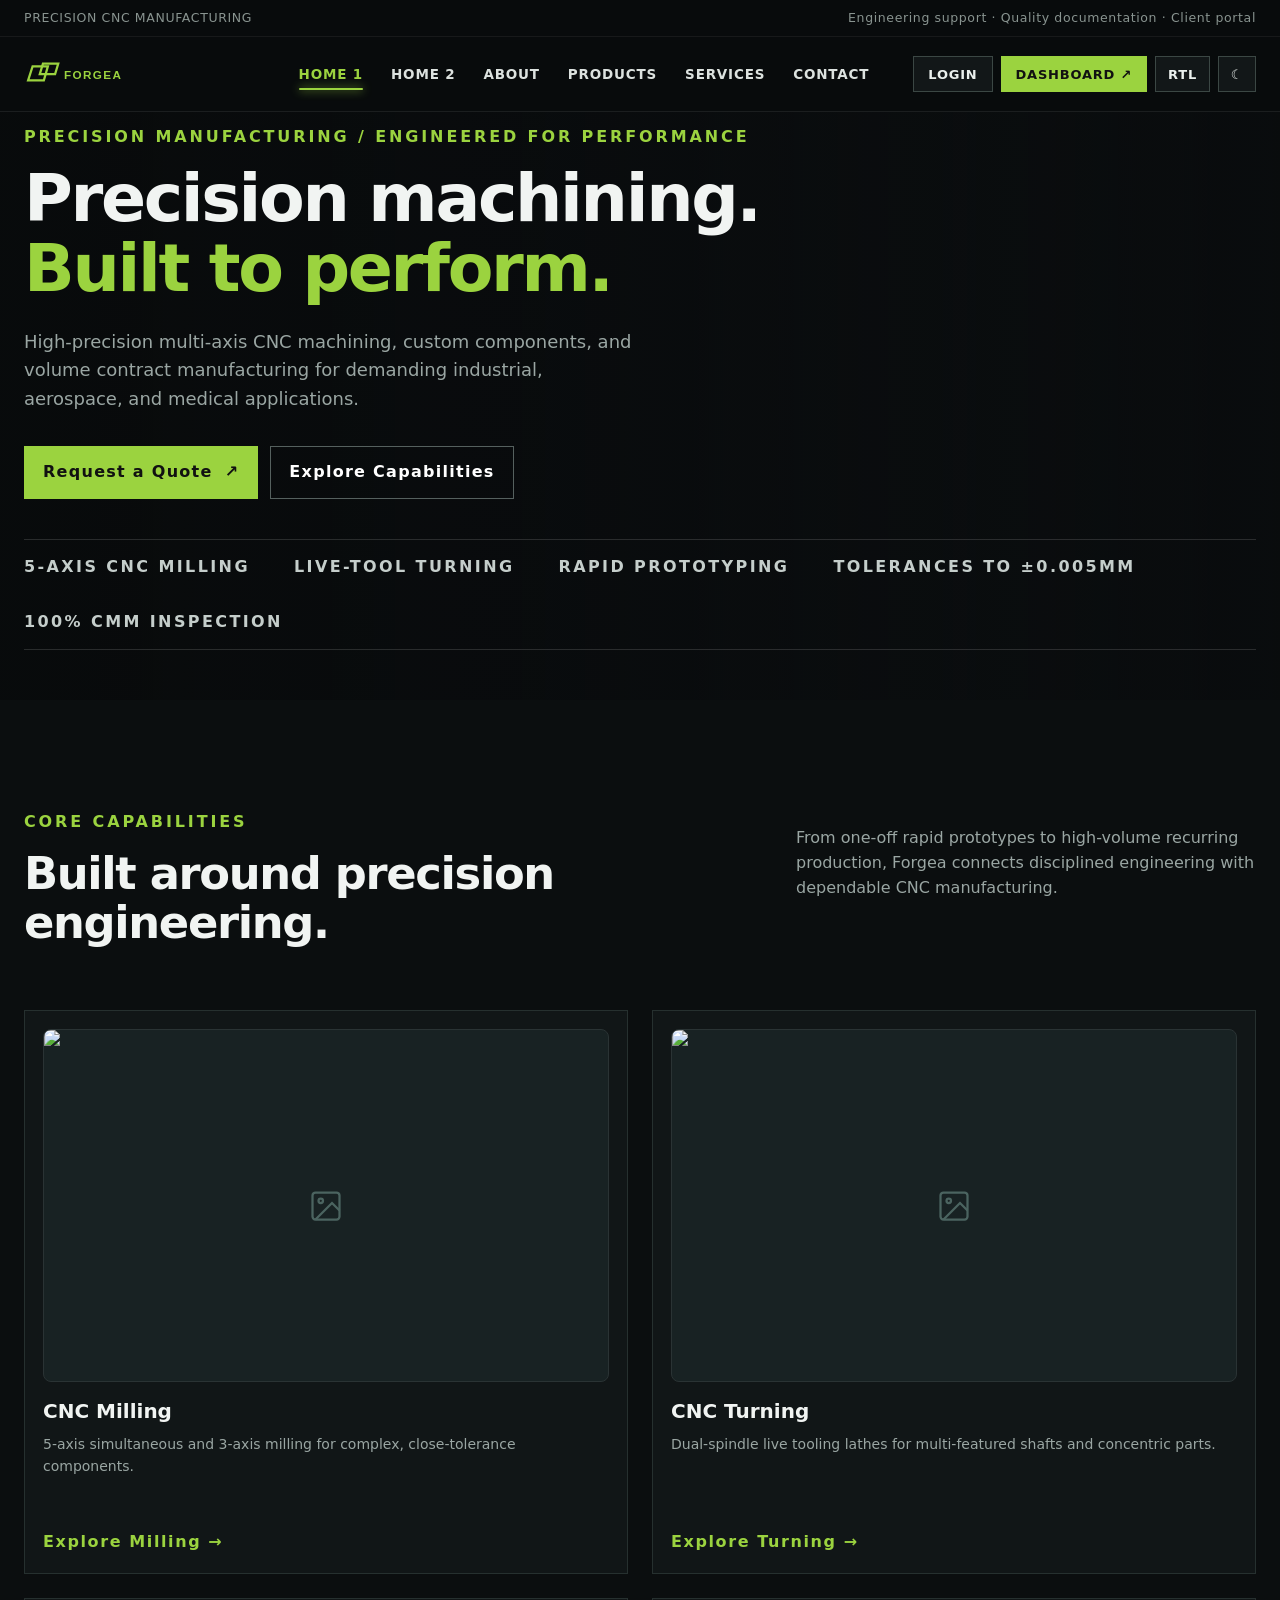
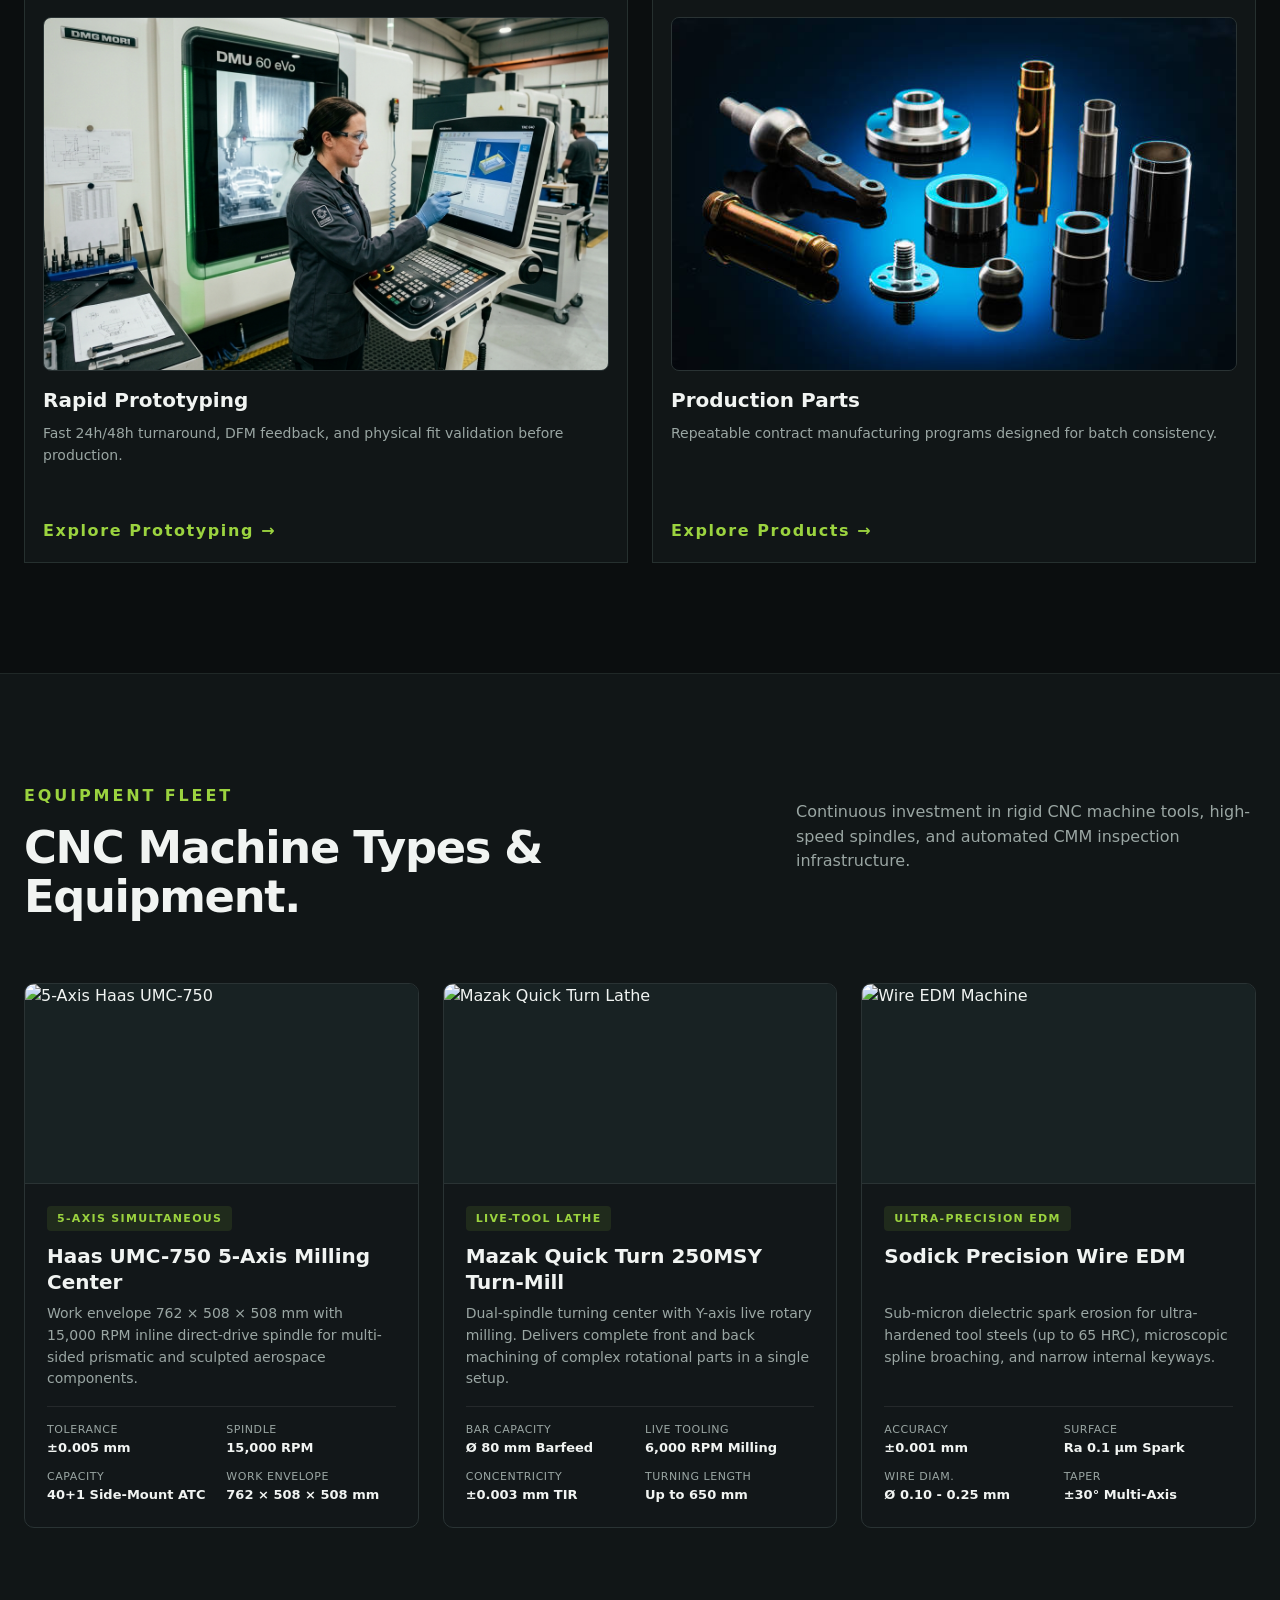
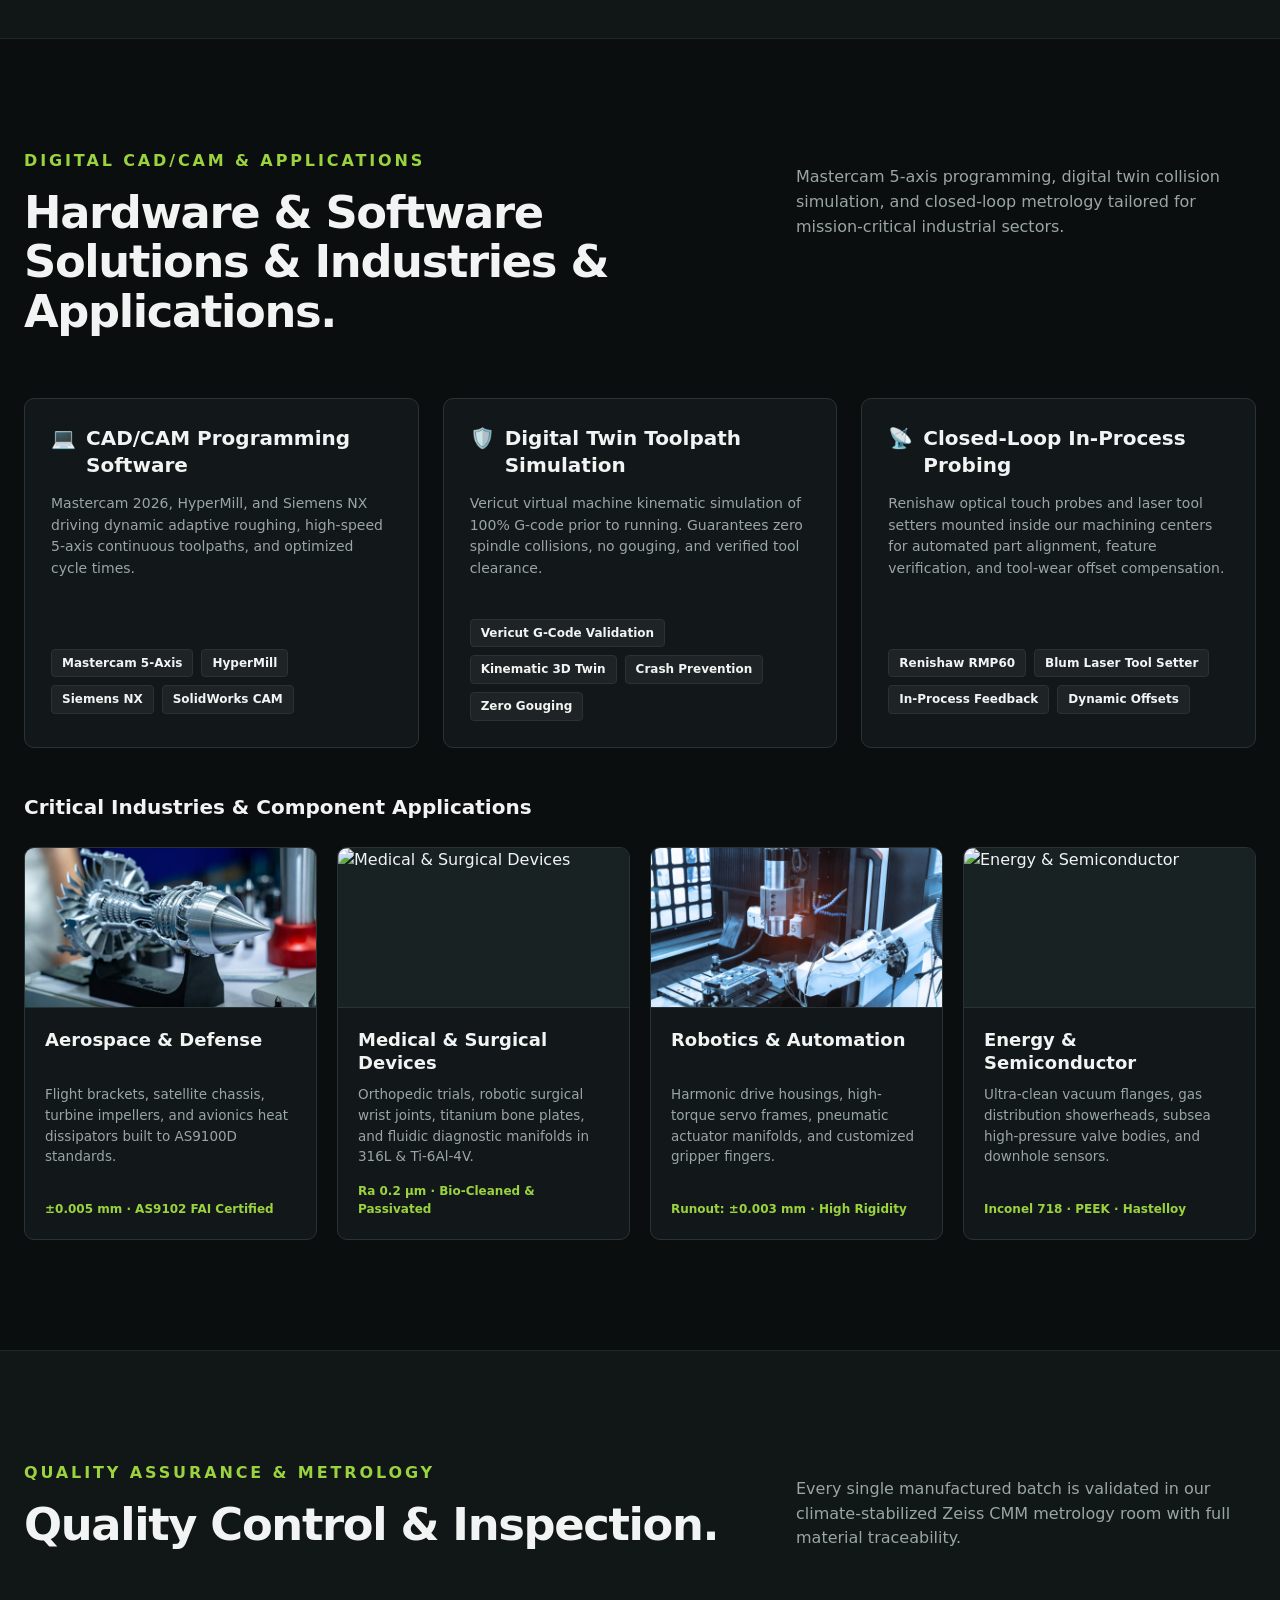
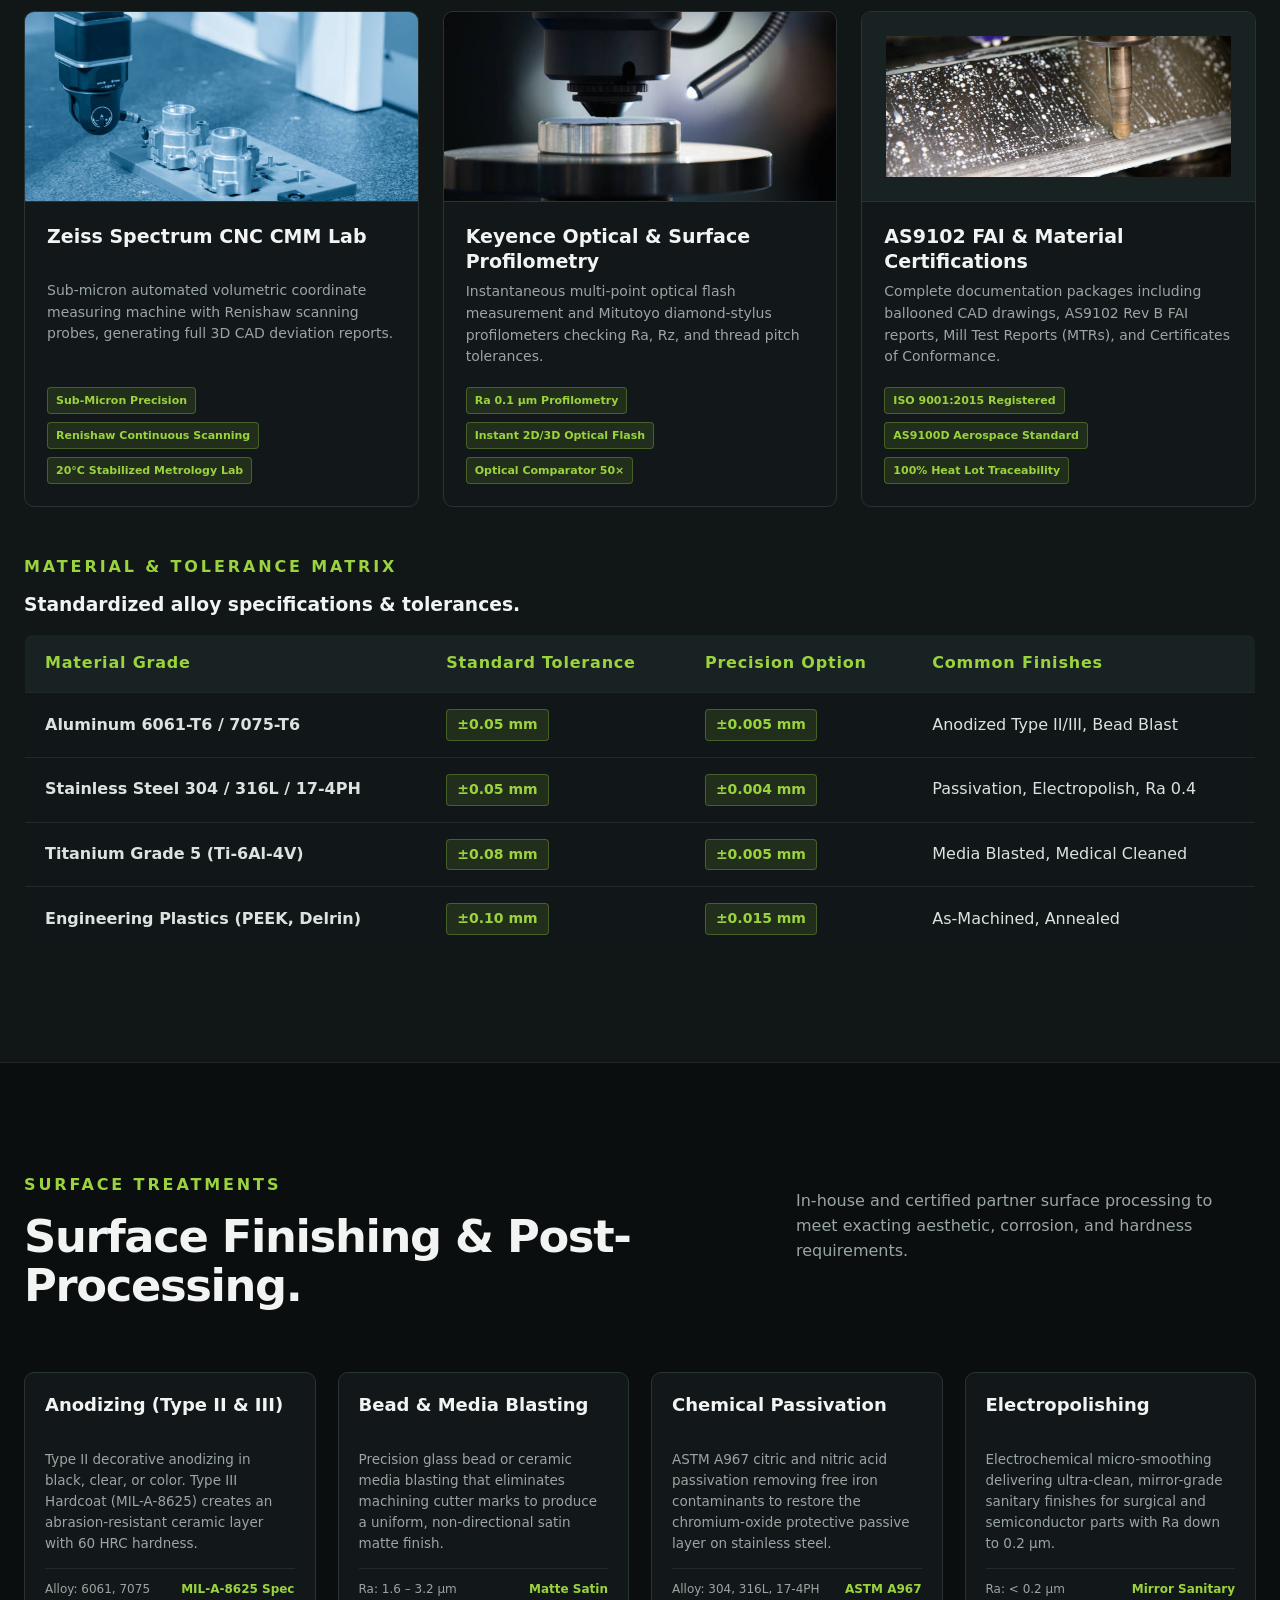
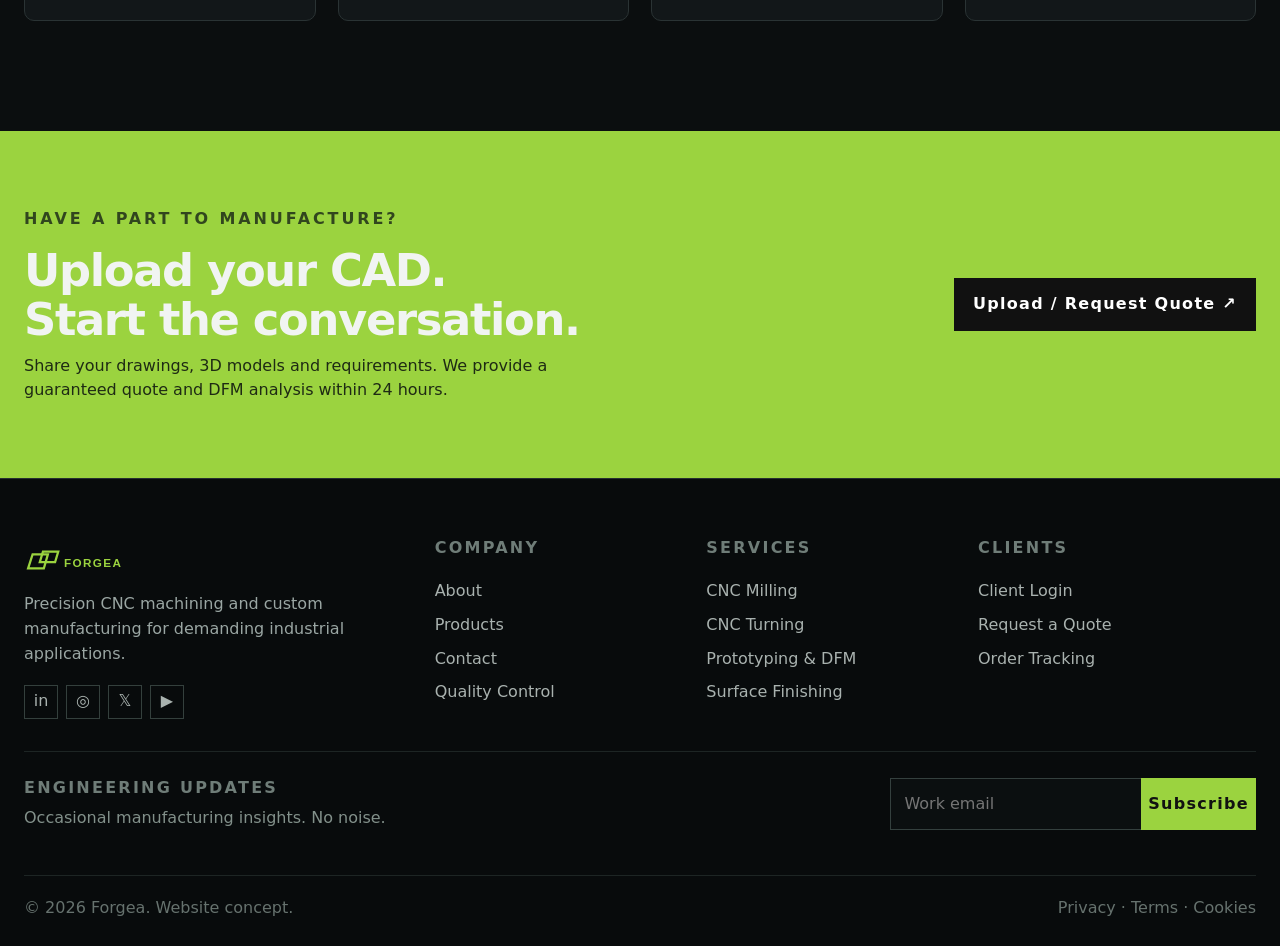
==== commit 3792bb99: "fixed" ====
--- a/index.html
+++ b/index.html
@@ -14,6 +14,314 @@
   <title>Forgea — Precision CNC Machining & Manufacturing</title>
   <link rel="icon" type="image/svg+xml" href="assets/favicon.svg">
   <link rel="stylesheet" href="assets/style.css">
+  <style>
+    /* High-Contrast Green Text & Badge Overrides for Light Mode (WCAG AAA) */
+    body.light {
+      --green: #166534;
+      --green2: #14532d;
+    }
+    body.light .eyebrow,
+    body.light .section-head .eyebrow,
+    body.light .material-section .eyebrow,
+    body.light .light-grid .eyebrow {
+      color: #166534 !important;
+      font-weight: 800 !important;
+      letter-spacing: 0.18em;
+    }
+    body.light .hero .eyebrow,
+    body.light .page-hero .eyebrow,
+    body.light .hero h1 span,
+    body.light .page-hero h1 span {
+      color: #9bd33f !important;
+    }
+    body.light .ind-tag {
+      color: #166534 !important;
+      font-weight: 700 !important;
+      letter-spacing: 0.02em;
+    }
+    body.light .machinery-badge,
+    body.light .qc-badge,
+    body.light .tag-badge {
+      color: #166534 !important;
+      background: #eaf5ed !important;
+      border: 1px solid #a8d5b5 !important;
+      font-weight: 700 !important;
+    }
+    body.light .link,
+    body.light .cap-card .link {
+      color: #166534 !important;
+      font-weight: 700 !important;
+    }
+    body.light .finishing-meta strong {
+      color: #166534 !important;
+      font-weight: 700 !important;
+    }
+    body.light .navlinks > a.active,
+    body.light .dropbtn.active {
+      color: #166534 !important;
+      font-weight: 800 !important;
+    }
+    body.light .navlinks > a.active::after {
+      background: #166534 !important;
+    }
+
+    @media (max-width: 1100px) {
+      .navlinks > a.active,
+      .dropbtn.active {
+        background: rgba(155, 211, 63, 0.14) !important;
+        color: var(--green) !important;
+        font-weight: 800 !important;
+        border-left: 4px solid var(--green) !important;
+        border-bottom-color: transparent !important;
+        border-radius: 6px !important;
+        padding-left: 14px !important;
+      }
+      .navlinks > a.active::after,
+      .dropbtn.active::after {
+        display: inline-block !important;
+        content: '' !important;
+        position: static !important;
+        width: 8px !important;
+        height: 8px !important;
+        border-radius: 50% !important;
+        background: var(--green) !important;
+        box-shadow: 0 0 10px rgba(155, 211, 63, 0.7) !important;
+        margin-left: auto !important;
+        flex-shrink: 0 !important;
+      }
+      body.light .navlinks > a.active,
+      body.light .dropbtn.active {
+        background: #eaf5ed !important;
+        color: #166534 !important;
+        font-weight: 800 !important;
+        border-left: 4px solid #166534 !important;
+        border-bottom-color: transparent !important;
+        border-radius: 6px !important;
+        padding-left: 14px !important;
+      }
+      body.light .navlinks > a.active::after,
+      body.light .dropbtn.active::after {
+        background: #166534 !important;
+        box-shadow: 0 0 6px rgba(22, 101, 52, 0.35) !important;
+      }
+      body.rtl .navlinks > a.active,
+      html[dir="rtl"] .navlinks > a.active {
+        border-left: none !important;
+        border-right: 4px solid var(--green) !important;
+        padding-right: 14px !important;
+        padding-left: 16px !important;
+      }
+      body.rtl.light .navlinks > a.active,
+      html[dir="rtl"] body.light .navlinks > a.active {
+        border-left: none !important;
+        border-right: 4px solid #166534 !important;
+      }
+    }
+    body.light .brand i {
+      filter: brightness(0.48) saturate(1.4) !important;
+    }
+    body.light .qc-cert-img {
+      background: #f2f7f4 !important;
+    }
+
+    /* Parallel Alignment Across Card Types (Equal Starting Points) */
+    .solution-pillar-card {
+      display: flex;
+      flex-direction: column;
+      height: 100%;
+    }
+    .solution-pillar-card h3 {
+      min-height: 56px;
+      display: flex;
+      align-items: flex-start;
+      gap: 10px;
+      margin: 0 0 12px 0;
+      line-height: 1.35;
+    }
+    .solution-pillar-card h3 span {
+      flex-shrink: 0;
+      line-height: 1.35;
+    }
+    .solution-pillar-card p {
+      min-height: 110px;
+      margin: 0 0 16px 0;
+      flex-grow: 1;
+    }
+    .software-pills {
+      margin-top: auto;
+      min-height: 72px;
+      align-content: flex-start;
+    }
+
+    .industry-feature-card {
+      display: flex;
+      flex-direction: column;
+      height: 100%;
+    }
+    .ind-card-img {
+      height: 160px;
+      flex-shrink: 0;
+    }
+    .ind-card-body {
+      display: flex;
+      flex-direction: column;
+      flex: 1;
+    }
+    .ind-card-body h3 {
+      min-height: 48px;
+      display: flex;
+      align-items: flex-start;
+      margin: 0 0 8px 0;
+      line-height: 1.3;
+    }
+    .ind-card-body p {
+      min-height: 84px;
+      margin: 0 0 14px 0;
+      flex-grow: 1;
+    }
+    .ind-tag {
+      margin-top: auto;
+      min-height: 20px;
+      display: flex;
+      align-items: center;
+    }
+
+    .machinery-card {
+      display: flex;
+      flex-direction: column;
+      height: 100%;
+    }
+    .machinery-card-img {
+      height: 200px;
+      flex-shrink: 0;
+    }
+    .machinery-card-body {
+      display: flex;
+      flex-direction: column;
+      flex: 1;
+    }
+    .machinery-badge {
+      min-height: 24px;
+      margin-bottom: 12px;
+      align-self: flex-start;
+    }
+    .machinery-card h3 {
+      min-height: 52px;
+      display: flex;
+      align-items: flex-start;
+      margin: 0 0 8px 0;
+      line-height: 1.3;
+    }
+    .machinery-card p {
+      min-height: 76px;
+      margin: 0 0 16px 0;
+      flex-grow: 1;
+    }
+    .machinery-specs-list {
+      margin-top: auto;
+      min-height: 74px;
+    }
+
+    .qc-card {
+      display: flex;
+      flex-direction: column;
+      height: 100%;
+    }
+    .qc-card-img {
+      height: 190px;
+      flex-shrink: 0;
+    }
+    .qc-card-body {
+      display: flex;
+      flex-direction: column;
+      flex: 1;
+    }
+    .qc-card h3 {
+      min-height: 48px;
+      display: flex;
+      align-items: flex-start;
+      margin: 0 0 8px 0;
+      line-height: 1.3;
+    }
+    .qc-card p {
+      min-height: 92px;
+      margin: 0 0 14px 0;
+      flex-grow: 1;
+    }
+    .qc-card-specs {
+      margin-top: auto;
+      min-height: 60px;
+      align-content: flex-start;
+    }
+
+    .finishing-tile {
+      display: flex;
+      flex-direction: column;
+      height: 100%;
+    }
+    .finishing-body {
+      display: flex;
+      flex-direction: column;
+      flex: 1;
+    }
+    .finishing-body h3 {
+      min-height: 48px;
+      display: flex;
+      align-items: flex-start;
+      margin: 0 0 8px 0;
+      line-height: 1.3;
+    }
+    .finishing-body p {
+      min-height: 84px;
+      margin: 0 0 14px 0;
+      flex-grow: 1;
+    }
+    .finishing-meta {
+      margin-top: auto;
+      min-height: 32px;
+    }
+
+    .card-grid .cap-card {
+      display: flex;
+      flex-direction: column;
+      height: 100%;
+    }
+    .card-grid .cap-card h3 {
+      min-height: 28px;
+      margin: 0 0 8px 0;
+    }
+    .card-grid .cap-card p {
+      min-height: 68px;
+      margin: 0 0 14px 0;
+      flex-grow: 1;
+    }
+    .card-grid .cap-card .link {
+      margin-top: auto;
+      min-height: 24px;
+      display: inline-flex;
+      align-items: center;
+    }
+
+    @media (max-width: 768px) {
+      .solution-pillar-card h3,
+      .solution-pillar-card p,
+      .software-pills,
+      .ind-card-body h3,
+      .ind-card-body p,
+      .machinery-card h3,
+      .machinery-card p,
+      .machinery-specs-list,
+      .qc-card h3,
+      .qc-card p,
+      .qc-card-specs,
+      .finishing-body h3,
+      .finishing-body p,
+      .card-grid .cap-card h3,
+      .card-grid .cap-card p {
+        min-height: auto;
+      }
+    }
+  </style>
 </head>
 
 <body data-page="home">
@@ -307,8 +615,8 @@
           </div>
 
           <div class="qc-card">
-            <img src="assets/images/certi.jpg" alt="AS9102 First Article Inspection Reports" class="qc-card-img"
-              loading="lazy" style="padding: 24px; background: #121819;">
+            <img src="assets/images/certi.jpg" alt="AS9102 First Article Inspection Reports" class="qc-card-img qc-cert-img"
+              loading="lazy" style="padding: 24px;">
             <div class="qc-card-body">
               <h3>AS9102 FAI & Material Certifications</h3>
               <p>Complete documentation packages including ballooned CAD drawings, AS9102 Rev B FAI reports, Mill Test
--- a/assets/style.css
+++ b/assets/style.css
@@ -2270,7 +2270,8 @@
 }
 
 body.light .eyebrow {
-  color: var(--green2) !important;
+  color: #166534 !important;
+  font-weight: 800 !important;
 }
 
 /* Capabilities Cards (.cap-card) in Bright Mode */
@@ -2298,7 +2299,8 @@
 }
 
 body.light .cap-card .link {
-  color: var(--green2) !important;
+  color: #166534 !important;
+  font-weight: 700 !important;
 }
 
 /* Dark Band Section (.dark-band) in Bright Mode */
@@ -3029,15 +3031,39 @@
   border: 1px solid #263330;
   border-radius: 8px;
   padding: 24px;
+  display: flex;
+  flex-direction: column;
+  height: 100%;
   transition: transform 0.2s, border-color 0.2s;
 }
 .equip-card:hover {
   transform: translateY(-3px);
   border-color: var(--green);
 }
-.equip-card h3 { margin: 10px 0 6px 0; font-size: 18px; color: #fff; }
-.equip-card p { font-size: 14px; margin-bottom: 16px; }
-.equip-tag { font-size: 12px; font-weight: 800; color: var(--green); text-transform: uppercase; letter-spacing: 0.1em; }
+.equip-card h3 {
+  margin: 10px 0 6px 0;
+  font-size: 18px;
+  line-height: 1.3;
+  color: #fff;
+  min-height: 28px;
+  display: flex;
+  align-items: flex-start;
+}
+.equip-card p {
+  font-size: 14px;
+  line-height: 1.55;
+  margin-bottom: 16px;
+  min-height: 64px;
+  flex-grow: 1;
+}
+.equip-tag {
+  font-size: 12px;
+  font-weight: 800;
+  color: var(--green);
+  text-transform: uppercase;
+  letter-spacing: 0.1em;
+  margin-top: auto;
+}
 
 body.light .equip-card {
   background: #ffffff !important;
@@ -3417,9 +3443,29 @@
   height: 100%;
 }
 
+.card-grid .cap-card h3 {
+  font-size: 20px;
+  line-height: 1.3;
+  margin: 0 0 8px 0;
+  min-height: 28px;
+  display: flex;
+  align-items: flex-start;
+}
+
+.card-grid .cap-card p {
+  font-size: 14px;
+  line-height: 1.55;
+  margin: 0 0 14px 0;
+  min-height: 68px;
+  flex-grow: 1;
+}
+
 .card-grid .cap-card .link {
   margin-top: auto;
   padding-top: 14px;
+  min-height: 24px;
+  display: inline-flex;
+  align-items: center;
 }
 
 .visual-box,
@@ -3581,8 +3627,14 @@
   --line: #cdd5d1;
   --text: #111716;
   --muted: #4e5a56;
+  --green: #166534;
+  --green2: #14532d;
   background-color: #f4f7f5 !important;
   color: #111716 !important;
+}
+
+body.light .brand i {
+  filter: brightness(0.48) saturate(1.4) !important;
 }
 
 body.light .header {
@@ -3602,7 +3654,20 @@
 
 body.light .navlinks > a:hover,
 body.light .dropbtn:hover {
-  color: #4a8000 !important;
+  color: #166534 !important;
+}
+
+body.light .navlinks > a.active,
+body.light .dropbtn.active,
+body.light .dropdown.active > .dropbtn {
+  color: #166534 !important;
+  font-weight: 800 !important;
+}
+
+body.light .navlinks > a.active::after,
+body.light .dropbtn.active::after,
+body.light .dropdown.active > .dropbtn::after {
+  background: #166534 !important;
 }
 
 body.light .dropmenu {
@@ -3616,18 +3681,26 @@
 }
 
 body.light .dropmenu a:hover {
-  background: #eef4f0 !important;
-  color: #3b6b00 !important;
+  background: #eaf5ed !important;
+  color: #166534 !important;
+}
+
+body.light .dropmenu a.active {
+  color: #166534 !important;
+  background: #eaf5ed !important;
+  border-left: 3px solid #166534 !important;
 }
 
 body.light .btn-primary {
-  background: #6a9e11 !important;
+  background: #1e7a30 !important;
   color: #ffffff !important;
-  border-color: #6a9e11 !important;
+  border-color: #1e7a30 !important;
+  font-weight: 700 !important;
 }
 
 body.light .btn-primary:hover {
-  background: #54800b !important;
+  background: #155d24 !important;
+  border-color: #155d24 !important;
   color: #ffffff !important;
 }
 
@@ -4246,9 +4319,74 @@
     color: var(--green2) !important;
   }
 
+  /* Mobile Drawer Active Link Highlight */
+  .navlinks > a.active,
+  .dropbtn.active {
+    background: rgba(155, 211, 63, 0.14) !important;
+    color: var(--green) !important;
+    font-weight: 800 !important;
+    border-left: 4px solid var(--green) !important;
+    border-bottom-color: transparent !important;
+    border-radius: 6px !important;
+    padding-left: 14px !important;
+  }
+
   .navlinks > a.active::after,
   .dropbtn.active::after {
-    display: none;
+    display: inline-block !important;
+    content: '' !important;
+    position: static !important;
+    width: 8px !important;
+    height: 8px !important;
+    border-radius: 50% !important;
+    background: var(--green) !important;
+    box-shadow: 0 0 10px rgba(155, 211, 63, 0.7) !important;
+    margin-left: auto !important;
+    flex-shrink: 0 !important;
+  }
+
+  body.light .navlinks > a.active,
+  body.light .dropbtn.active {
+    background: #eaf5ed !important;
+    color: #166534 !important;
+    font-weight: 800 !important;
+    border-left: 4px solid #166534 !important;
+    border-bottom-color: transparent !important;
+    border-radius: 6px !important;
+    padding-left: 14px !important;
+  }
+
+  body.light .navlinks > a.active::after,
+  body.light .dropbtn.active::after {
+    background: #166534 !important;
+    box-shadow: 0 0 6px rgba(22, 101, 52, 0.35) !important;
+  }
+
+  /* RTL Support for Mobile Drawer Active Link */
+  body.rtl .navlinks > a.active,
+  html[dir="rtl"] .navlinks > a.active,
+  body.rtl .dropbtn.active,
+  html[dir="rtl"] .dropbtn.active {
+    border-left: none !important;
+    border-right: 4px solid var(--green) !important;
+    padding-right: 14px !important;
+    padding-left: 16px !important;
+  }
+
+  body.rtl .navlinks > a.active::after,
+  html[dir="rtl"] .navlinks > a.active::after,
+  body.rtl .dropbtn.active::after,
+  html[dir="rtl"] .dropbtn.active::after {
+    margin-left: 0 !important;
+    margin-right: auto !important;
+  }
+
+  body.rtl.light .navlinks > a.active,
+  html[dir="rtl"] body.light .navlinks > a.active,
+  body.rtl.light .dropbtn.active,
+  html[dir="rtl"] body.light .dropbtn.active {
+    border-left: none !important;
+    border-right: 4px solid #166534 !important;
   }
 
   .dropdown {
@@ -4870,22 +5008,30 @@
   background: rgba(155, 211, 63, 0.1);
   padding: 4px 10px;
   border-radius: 4px;
-  margin-bottom: 10px;
+  margin-bottom: 12px;
   align-self: flex-start;
+  min-height: 24px;
+  box-sizing: border-box;
 }
 
 .machinery-card h3 {
   font-size: 20px;
+  line-height: 1.3;
   margin: 0 0 8px 0;
   color: var(--text);
   font-weight: 700;
+  min-height: 52px;
+  display: flex;
+  align-items: flex-start;
 }
 
 .machinery-card p {
   font-size: 14px;
   line-height: 1.55;
   color: var(--muted);
-  margin-bottom: 18px;
+  margin: 0 0 16px 0;
+  min-height: 76px;
+  flex-grow: 1;
 }
 
 .machinery-specs-list {
@@ -4895,6 +5041,7 @@
   gap: 10px;
   padding-top: 14px;
   border-top: 1px solid rgba(255, 255, 255, 0.08);
+  min-height: 74px;
 }
 
 .machinery-spec-item {
@@ -4930,23 +5077,42 @@
   padding: 26px;
   display: flex;
   flex-direction: column;
+  height: 100%;
 }
 
 .solution-pillar-card h3 {
   font-size: 20px;
-  margin: 0 0 10px 0;
+  line-height: 1.35;
+  margin: 0 0 12px 0;
   color: var(--text);
   font-weight: 700;
   display: flex;
-  align-items: center;
+  align-items: flex-start;
   gap: 10px;
+  min-height: 56px;
+}
+
+.solution-pillar-card h3 span {
+  flex-shrink: 0;
+  line-height: 1.35;
+}
+
+.solution-pillar-card p {
+  font-size: 14px;
+  line-height: 1.55;
+  color: var(--muted);
+  margin: 0 0 16px 0;
+  min-height: 110px;
+  flex-grow: 1;
 }
 
 .software-pills {
   display: flex;
   flex-wrap: wrap;
   gap: 8px;
-  margin: 16px 0 0 0;
+  margin: auto 0 0 0;
+  align-content: flex-start;
+  min-height: 72px;
 }
 
 .software-pill {
@@ -4974,6 +5140,7 @@
   transition: transform 0.25s ease, border-color 0.25s ease;
   display: flex;
   flex-direction: column;
+  height: 100%;
 }
 
 .industry-feature-card:hover {
@@ -4987,10 +5154,11 @@
   object-fit: cover;
   border-bottom: 1px solid var(--line);
   background: #182223;
+  flex-shrink: 0;
 }
 
 .ind-card-body {
-  padding: 18px;
+  padding: 20px;
   flex: 1;
   display: flex;
   flex-direction: column;
@@ -4998,16 +5166,22 @@
 
 .ind-card-body h3 {
   font-size: 18px;
-  margin: 0 0 6px 0;
+  line-height: 1.3;
+  margin: 0 0 8px 0;
   color: var(--text);
   font-weight: 700;
+  min-height: 48px;
+  display: flex;
+  align-items: flex-start;
 }
 
 .ind-card-body p {
   font-size: 13.5px;
-  line-height: 1.5;
-  margin-bottom: 12px;
+  line-height: 1.55;
+  margin: 0 0 14px 0;
   color: var(--muted);
+  min-height: 84px;
+  flex-grow: 1;
 }
 
 .ind-tag {
@@ -5015,6 +5189,9 @@
   font-size: 12px;
   font-weight: 600;
   color: var(--green);
+  min-height: 20px;
+  display: flex;
+  align-items: center;
 }
 
 /* --- 3. Quality Control & Inspection Suite --- */
@@ -5032,6 +5209,7 @@
   overflow: hidden;
   display: flex;
   flex-direction: column;
+  height: 100%;
   transition: transform 0.25s ease, border-color 0.25s ease;
 }
 
@@ -5046,6 +5224,7 @@
   object-fit: cover;
   border-bottom: 1px solid var(--line);
   background: #182223;
+  flex-shrink: 0;
 }
 
 .qc-card-body {
@@ -5057,16 +5236,22 @@
 
 .qc-card h3 {
   font-size: 19px;
+  line-height: 1.3;
   margin: 0 0 8px 0;
   color: var(--text);
   font-weight: 700;
+  min-height: 48px;
+  display: flex;
+  align-items: flex-start;
 }
 
 .qc-card p {
   font-size: 14px;
   line-height: 1.55;
   color: var(--muted);
-  margin-bottom: 14px;
+  margin: 0 0 14px 0;
+  min-height: 92px;
+  flex-grow: 1;
 }
 
 .qc-card-specs {
@@ -5074,6 +5259,8 @@
   display: flex;
   flex-wrap: wrap;
   gap: 8px;
+  min-height: 60px;
+  align-content: flex-start;
 }
 
 .qc-badge {
@@ -5101,6 +5288,7 @@
   overflow: hidden;
   display: flex;
   flex-direction: column;
+  height: 100%;
   transition: transform 0.25s ease, border-color 0.25s ease;
 }
 
@@ -5115,6 +5303,7 @@
   position: relative;
   overflow: hidden;
   background: #182223;
+  flex-shrink: 0;
 }
 
 .finishing-img-box img {
@@ -5137,16 +5326,22 @@
 
 .finishing-body h3 {
   font-size: 18px;
-  margin: 0 0 6px 0;
+  line-height: 1.3;
+  margin: 0 0 8px 0;
   color: var(--text);
   font-weight: 700;
+  min-height: 48px;
+  display: flex;
+  align-items: flex-start;
 }
 
 .finishing-body p {
   font-size: 13.5px;
-  line-height: 1.5;
+  line-height: 1.55;
   color: var(--muted);
-  margin-bottom: 14px;
+  margin: 0 0 14px 0;
+  min-height: 84px;
+  flex-grow: 1;
 }
 
 .finishing-meta {
@@ -5157,6 +5352,7 @@
   padding-top: 10px;
   border-top: 1px solid rgba(255, 255, 255, 0.08);
   font-size: 12px;
+  min-height: 32px;
 }
 
 .finishing-meta strong {
@@ -5182,6 +5378,7 @@
   overflow: hidden;
   display: flex;
   flex-direction: column;
+  height: 100%;
   transition: transform 0.25s ease, border-color 0.25s ease, box-shadow 0.25s ease;
 }
 
@@ -5198,6 +5395,7 @@
   position: relative;
   background: #182223;
   border-bottom: 1px solid var(--line);
+  flex-shrink: 0;
 }
 
 .comp-gallery-img-box img {
@@ -5240,16 +5438,22 @@
 
 .comp-card-body h3 {
   font-size: 19px;
-  margin: 0 0 6px 0;
+  line-height: 1.3;
+  margin: 0 0 8px 0;
   color: var(--text);
   font-weight: 700;
+  min-height: 48px;
+  display: flex;
+  align-items: flex-start;
 }
 
 .comp-card-body p {
   font-size: 13.5px;
-  line-height: 1.5;
+  line-height: 1.55;
   color: var(--muted);
-  margin-bottom: 16px;
+  margin: 0 0 14px 0;
+  min-height: 64px;
+  flex-grow: 1;
 }
 
 .comp-meta-strip {
@@ -5260,6 +5464,7 @@
   padding-top: 12px;
   border-top: 1px solid rgba(255, 255, 255, 0.08);
   font-size: 12px;
+  min-height: 52px;
 }
 
 .comp-meta-row {
@@ -5297,6 +5502,7 @@
   padding: 26px;
   display: flex;
   flex-direction: column;
+  height: 100%;
   transition: transform 0.25s ease, border-color 0.25s ease;
 }
 
@@ -5317,20 +5523,27 @@
   justify-content: center;
   font-size: 20px;
   margin-bottom: 16px;
+  flex-shrink: 0;
 }
 
 .custom-sol-card h3 {
   font-size: 19px;
+  line-height: 1.3;
   margin: 0 0 8px 0;
   color: var(--text);
   font-weight: 700;
+  min-height: 48px;
+  display: flex;
+  align-items: flex-start;
 }
 
 .custom-sol-card p {
   font-size: 14px;
   line-height: 1.55;
   color: var(--muted);
-  margin-bottom: 14px;
+  margin: 0 0 14px 0;
+  min-height: 84px;
+  flex-grow: 1;
 }
 
 .custom-bullet-list {
@@ -5340,6 +5553,7 @@
   gap: 6px;
   font-size: 13px;
   color: var(--text);
+  min-height: 60px;
 }
 
 .custom-bullet-list span {
@@ -5370,6 +5584,7 @@
   display: flex;
   gap: 18px;
   align-items: flex-start;
+  height: 100%;
   transition: transform 0.25s ease, border-color 0.25s ease;
 }
 
@@ -5392,11 +5607,19 @@
   font-size: 22px;
 }
 
+.why-card-content {
+  display: flex;
+  flex-direction: column;
+  flex: 1;
+}
+
 .why-card-content h3 {
   font-size: 18px;
+  line-height: 1.3;
   margin: 0 0 6px 0;
   color: var(--text);
   font-weight: 700;
+  min-height: 26px;
 }
 
 .why-card-content p {
@@ -5404,6 +5627,8 @@
   line-height: 1.5;
   color: var(--muted);
   margin: 0;
+  min-height: 64px;
+  flex-grow: 1;
 }
 
 /* --- 8. Unified Services Page Elements --- */
@@ -5525,9 +5750,15 @@
 }
 
 body.light .comp-card-badge {
-  background: rgba(255, 255, 255, 0.94) !important;
-  color: #55791a !important;
-  border-color: #9bd33f !important;
+  background: #ffffff !important;
+  color: #166534 !important;
+  border: 1px solid #a8d5b5 !important;
+  font-weight: 800 !important;
+}
+
+body.light .comp-tolerance-pill {
+  color: #166534 !important;
+  font-weight: 700 !important;
 }
 
 body.light .service-nav-bar {
@@ -5543,13 +5774,154 @@
 
 body.light .service-nav-btn:hover,
 body.light .service-nav-btn.active {
-  background: #eaf3ed !important;
-  border-color: var(--green2) !important;
-  color: var(--green2) !important;
+  background: #eaf5ed !important;
+  border-color: #166534 !important;
+  color: #166534 !important;
 }
 
 body.light .machinery-specs-list,
 body.light .finishing-meta,
 body.light .comp-meta-strip {
   border-top-color: #e2ece7 !important;
+}
+
+/* ==========================================================================
+   HIGH-CONTRAST GREEN TEXT & BADGE CONTRAST OVERRIDES FOR LIGHT MODE
+   WCAG AAA Compliant Contrast on White (#ffffff), Panels & Bands (#e5eae6)
+   ========================================================================== */
+
+/* Eyebrows across all light mode sections (Hero eyebrow stays bright on dark overlay) */
+body.light .eyebrow,
+body.light .section-head .eyebrow,
+body.light .material-section .eyebrow,
+body.light .light-grid .eyebrow {
+  color: #166534 !important;
+  font-weight: 800 !important;
+  letter-spacing: 0.18em;
+}
+
+body.light .hero .eyebrow,
+body.light .page-hero .eyebrow,
+body.light .hero h1 span,
+body.light .page-hero h1 span {
+  color: #9bd33f !important;
+}
+
+/* Industry Feature Card Tags (e.g. AS9102, Ra 0.2, Runout, Inconel specs) */
+body.light .ind-tag {
+  color: #166534 !important;
+  font-weight: 700 !important;
+  letter-spacing: 0.02em;
+}
+
+/* Equipment Fleet & Machinery Badges */
+body.light .machinery-badge {
+  color: #166534 !important;
+  background: #eaf5ed !important;
+  border: 1px solid #a8d5b5 !important;
+  font-weight: 800 !important;
+}
+
+/* Quality Control & Inspection Badges */
+body.light .qc-badge {
+  color: #166534 !important;
+  background: #eaf5ed !important;
+  border: 1px solid #a8d5b5 !important;
+  font-weight: 700 !important;
+}
+
+/* Tolerance Matrix Table Badges */
+body.light .tag-badge {
+  color: #166534 !important;
+  background: #eaf5ed !important;
+  border: 1px solid #a8d5b5 !important;
+  font-weight: 700 !important;
+}
+
+/* Surface Finishing Specification Highlights */
+body.light .finishing-meta strong {
+  color: #166534 !important;
+  font-weight: 700 !important;
+}
+
+/* Card Links and Action Links */
+body.light .link,
+body.light .cap-card .link,
+body.light .card-grid .cap-card .link {
+  color: #166534 !important;
+  font-weight: 700 !important;
+}
+
+body.light .link:hover,
+body.light .cap-card:hover .link {
+  color: #14532d !important;
+}
+
+/* Custom Machining Solutions Icons & Bullets */
+body.light .custom-sol-icon,
+body.light .why-icon-wrap {
+  color: #166534 !important;
+  background: #eaf5ed !important;
+  border: 1px solid #a8d5b5 !important;
+}
+
+body.light .custom-bullet-list span::before {
+  color: #166534 !important;
+  font-weight: bold;
+}
+
+/* Equipment, Team, FAQ, Telemetry, and Matrix Components */
+body.light .equip-tag,
+body.light .team-role,
+body.light .faq-item.open .faq-question,
+body.light .telemetry-line time,
+body.light .perk-box span,
+body.light .comp-table th,
+body.light .mini-steps .active,
+body.light .progress-labels .active,
+body.light .status {
+  color: #166534 !important;
+}
+
+/* Toggles & Interactive Elements */
+body.light .rtl-toggle:hover,
+body.light .rtl-toggle.active,
+body.light .theme-toggle:hover {
+  border-color: #166534 !important;
+  color: #166534 !important;
+  background: #eaf5ed !important;
+}
+
+body.light .dash-tab.active {
+  background: #166534 !important;
+  color: #ffffff !important;
+}
+
+/* Responsive card alignment adaptation */
+@media (max-width: 768px) {
+  .solution-pillar-card h3,
+  .solution-pillar-card p,
+  .software-pills,
+  .ind-card-body h3,
+  .ind-card-body p,
+  .machinery-card h3,
+  .machinery-card p,
+  .machinery-specs-list,
+  .qc-card h3,
+  .qc-card p,
+  .qc-card-specs,
+  .finishing-body h3,
+  .finishing-body p,
+  .card-grid .cap-card h3,
+  .card-grid .cap-card p,
+  .comp-card-body h3,
+  .comp-card-body p,
+  .custom-sol-card h3,
+  .custom-sol-card p,
+  .why-card-content h3,
+  .why-card-content p,
+  .equip-card h3,
+  .equip-card p {
+    min-height: auto;
+  }
 }
